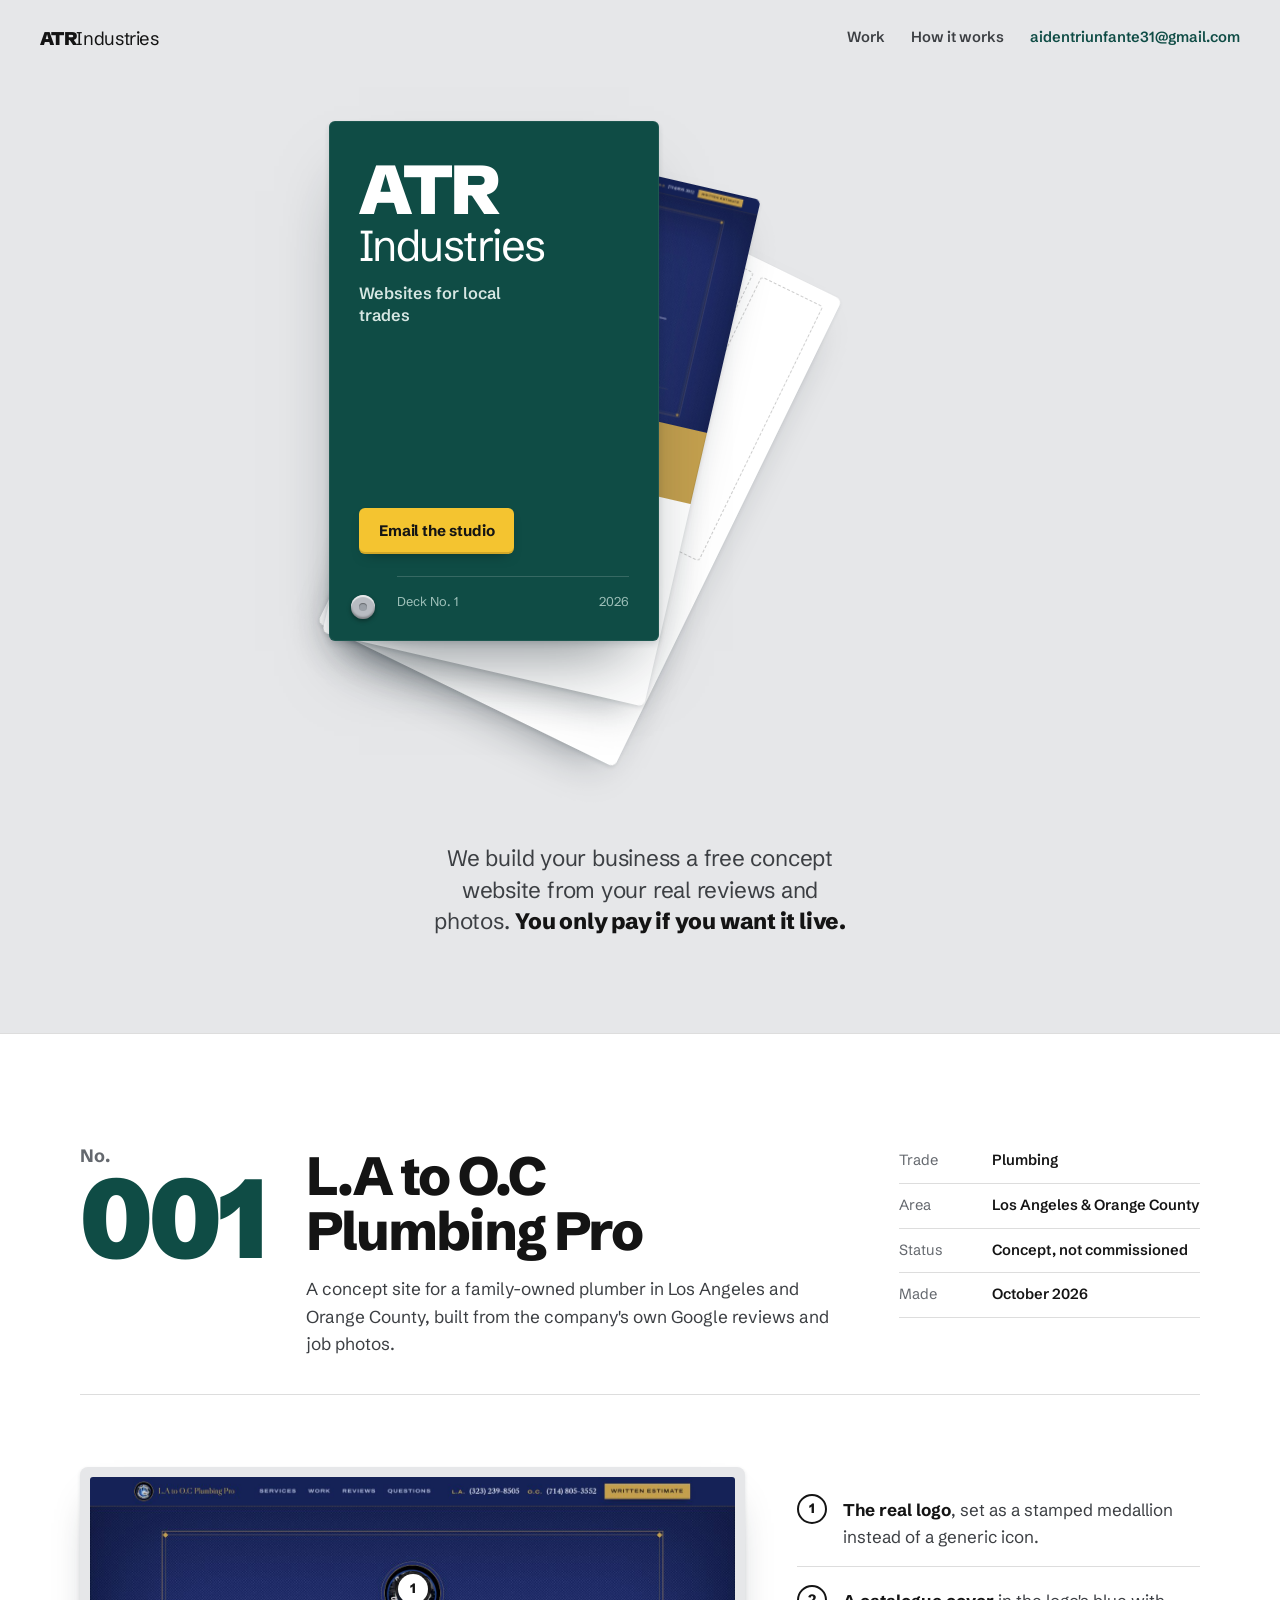
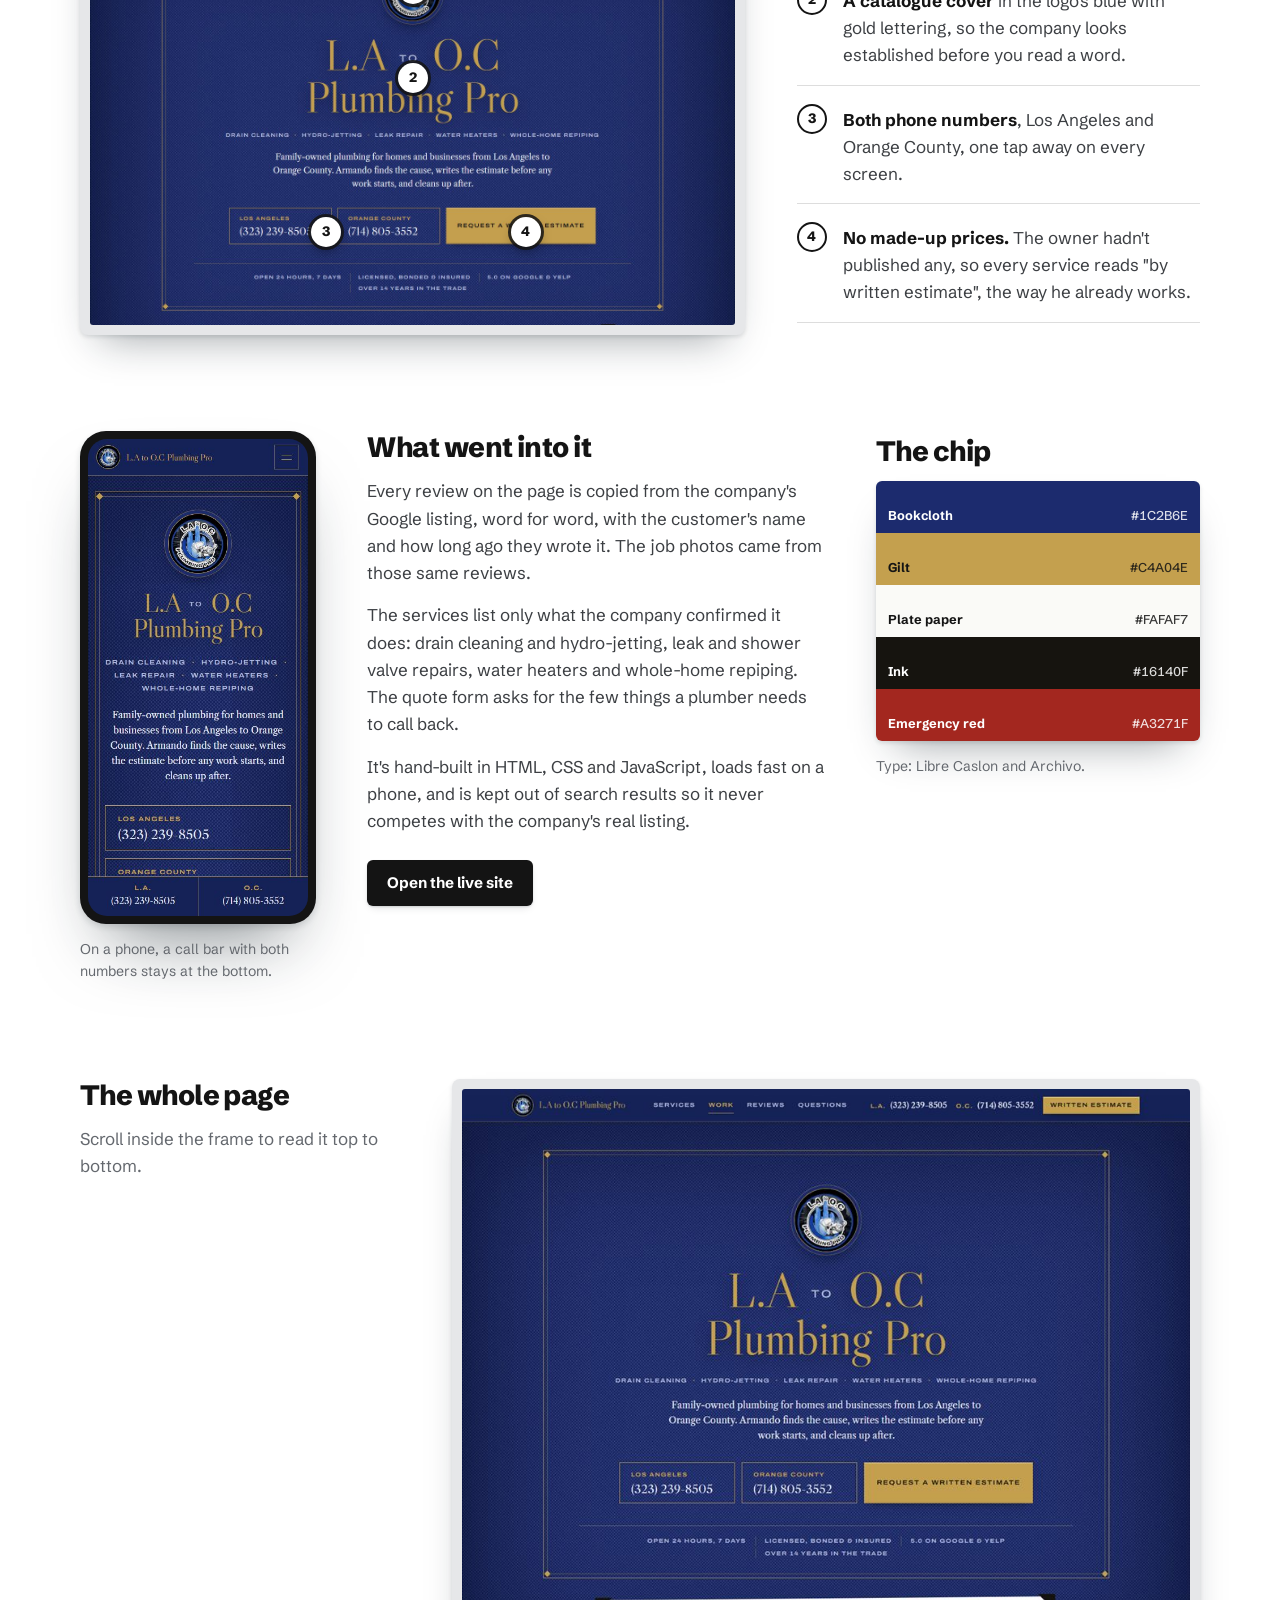
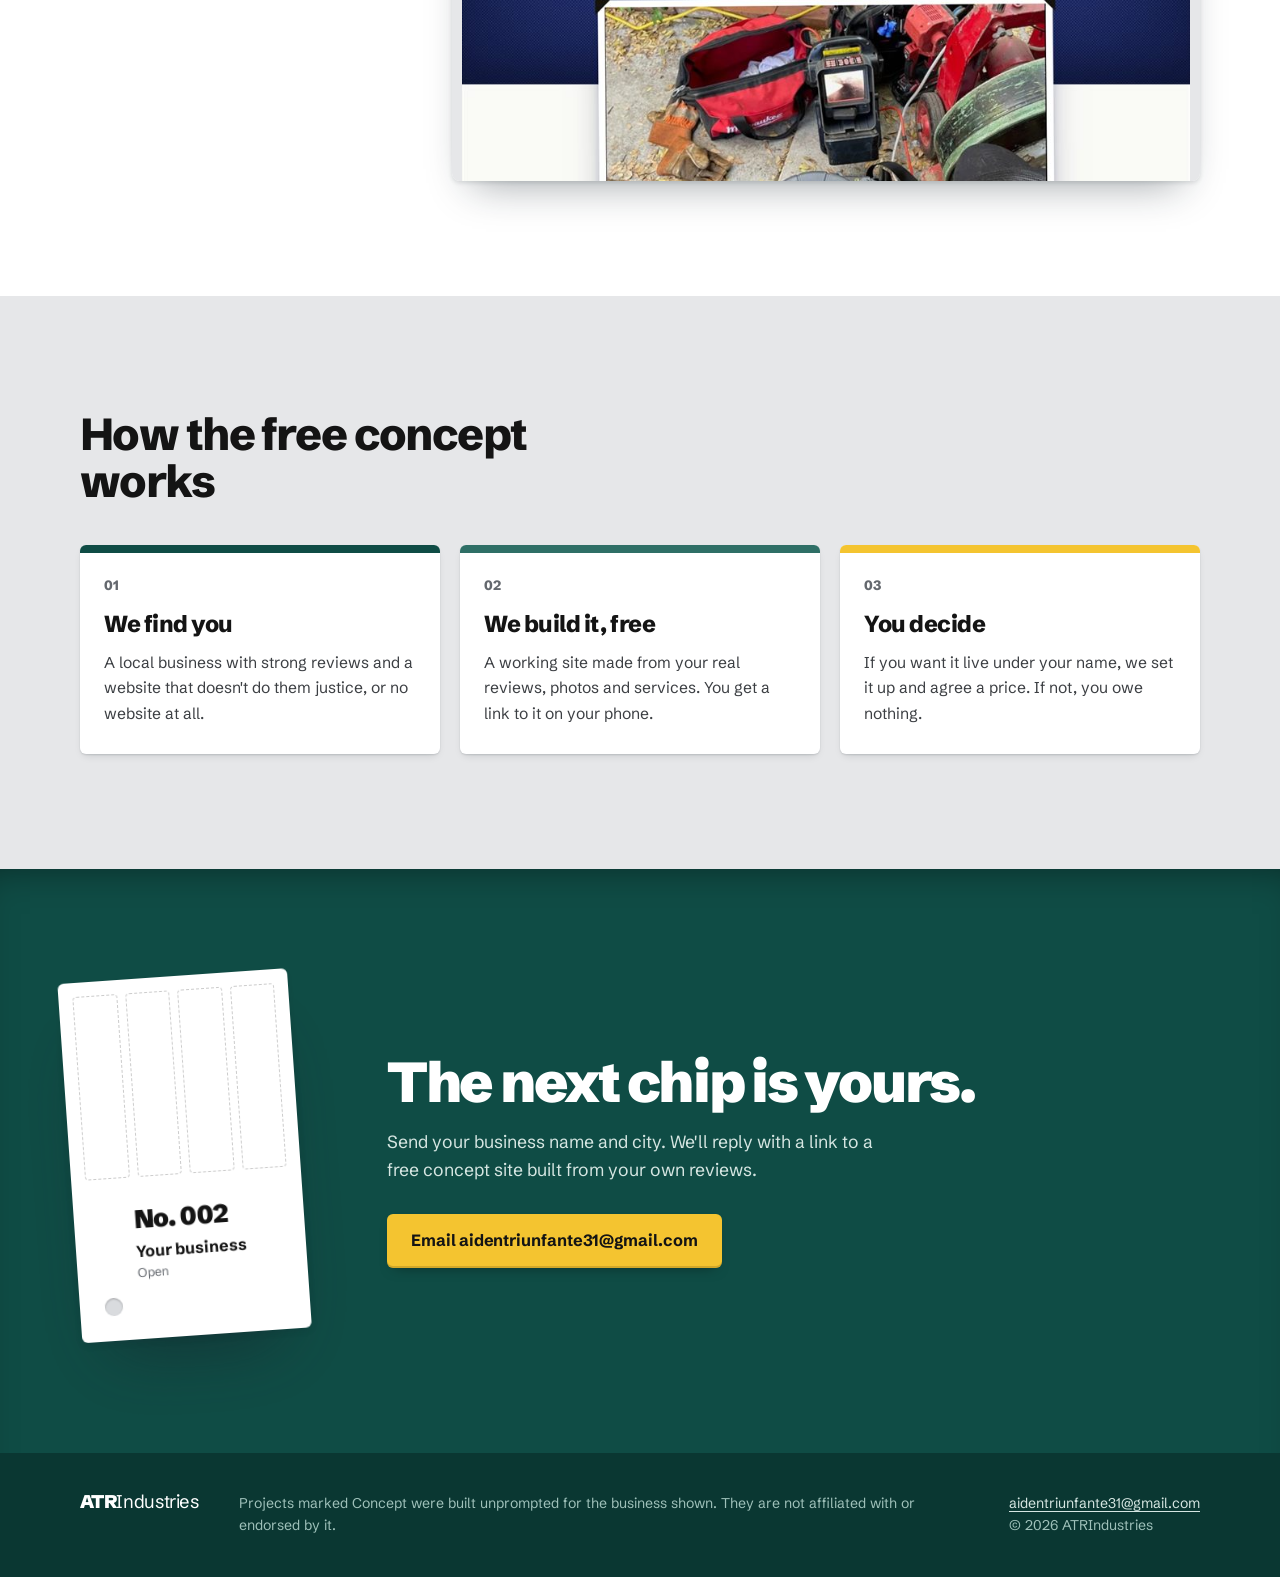
==== index.html @ 30187fc5 "ATRIndustries portfolio: fan deck with the L.A to O.C Plumbing Pro concept as chip No. 001 Co-Author" ====
<!doctype html>
<html lang="en">
<head>
<meta charset="utf-8">
<meta name="viewport" content="width=device-width, initial-scale=1">
<title>ATRIndustries | Websites for local trades</title>
<meta name="description" content="ATRIndustries builds local businesses a free concept website from their real reviews and photos. You only pay if you want it live.">
<meta property="og:title" content="ATRIndustries | Websites for local trades">
<meta property="og:description" content="A free concept website built from your real reviews and photos. You only pay if you want it live.">
<meta property="og:image" content="https://aidentriunfante31-code.github.io/assets/og.jpg">
<meta property="og:url" content="https://aidentriunfante31-code.github.io/">
<meta name="twitter:card" content="summary_large_image">
<link rel="icon" href="data:image/svg+xml,%3Csvg xmlns='http://www.w3.org/2000/svg' viewBox='0 0 32 32'%3E%3Crect x='6' y='2' width='20' height='28' rx='3' fill='%230F4C45'/%3E%3Ccircle cx='11' cy='25' r='2.4' fill='%23E6E7E9'/%3E%3Crect x='9' y='6' width='14' height='5' fill='%23F4C430'/%3E%3C/svg%3E">
<link rel="preconnect" href="https://fonts.googleapis.com">
<link rel="preconnect" href="https://fonts.gstatic.com" crossorigin>
<link href="https://fonts.googleapis.com/css2?family=Schibsted+Grotesk:ital,wght@0,400..900;1,400..900&display=swap" rel="stylesheet">
<link rel="stylesheet" href="styles.css">
</head>
<body>

<a class="skip" href="#main">Skip to content</a>

<header class="top">
  <a class="mark" href="#top" aria-label="ATRIndustries, home"><b>ATR</b>Industries</a>
  <nav class="top-nav" aria-label="Sections">
    <a href="#no-001">Work</a>
    <a href="#how">How it works</a>
    <a href="mailto:aidentriunfante31@gmail.com?subject=Free%20concept%20site" class="top-mail"><span class="long">aidentriunfante31@gmail.com</span><span class="short">Email</span></a>
  </nav>
</header>

<main id="main">

<!-- THE DECK -->
<section class="stage" id="top" aria-label="ATRIndustries fan deck">
  <div class="deck" id="deck">
    <a class="chip chip-next" href="#next" style="--a: var(--a2)" data-chip="next">
      <span class="chip-blank" aria-hidden="true"><i></i><i></i><i></i><i></i></span>
      <span class="chip-meta"><b>No. 002</b><span>Your business, next</span><small>Open</small></span>
    </a>

    <a class="chip chip-work" href="#no-001" style="--a: var(--a1)" data-chip="001">
      <span class="chip-tab" aria-hidden="true">Last opened</span>
      <span class="chip-shot"><img src="assets/plumbing-desktop.jpg" alt="" width="1440" height="1000"></span>
      <span class="chip-swatches" aria-hidden="true">
        <i style="--c:#16140f"></i><i style="--c:#a3271f"></i><i style="--c:#fafaf7"></i><i style="--c:#1c2b6e"></i><i style="--c:#c4a04e"></i>
      </span>
      <span class="chip-meta"><b>No. 001</b><span>L.A to O.C Plumbing Pro</span><small>Concept, October 2026</small></span>
    </a>

    <div class="chip cover">
      <h1 class="cover-mark"><b>ATR</b>Industries</h1>
      <p class="cover-sub">Websites for local trades</p>
      <a class="btn btn-flash" href="mailto:aidentriunfante31@gmail.com?subject=Free%20concept%20site">Email the studio</a>
      <p class="cover-foot"><span>Deck No. 1</span><span>2026</span></p>
    </div>

    <span class="rivet" aria-hidden="true"></span>
  </div>

  <p class="stage-line">We build your business a free concept website from your real reviews and photos. <strong>You only pay if you want it live.</strong></p>
</section>

<!-- CHIP No. 001 -->
<section class="project" id="no-001">
  <div class="wrap">
    <header class="project-head">
      <p class="project-no" aria-hidden="true">001</p>
      <div>
        <h2 class="project-title">L.A to O.C Plumbing Pro</h2>
        <p class="project-lede">A concept site for a family-owned plumber in Los Angeles and Orange County, built from the company's own Google reviews and job photos.</p>
      </div>
      <dl class="facts">
        <div><dt>Trade</dt><dd>Plumbing</dd></div>
        <div><dt>Area</dt><dd>Los Angeles &amp; Orange County</dd></div>
        <div><dt>Status</dt><dd>Concept, not commissioned</dd></div>
        <div><dt>Made</dt><dd>October 2026</dd></div>
      </dl>
    </header>

    <div class="annotated">
      <figure class="shot">
        <div class="shot-mat">
          <img src="assets/plumbing-desktop.jpg" alt="The plumbing concept site's opening screen: a blue cloth cover with gold lettering, the logo, two phone numbers and an estimate button" width="1440" height="1000" loading="lazy">
          <span class="pin" style="--x:50%; --y:26%" data-n="1" aria-hidden="true">1</span>
          <span class="pin" style="--x:50%; --y:45%" data-n="2" aria-hidden="true">2</span>
          <span class="pin" style="--x:37%; --y:78%" data-n="3" aria-hidden="true">3</span>
          <span class="pin" style="--x:67%; --y:78%" data-n="4" aria-hidden="true">4</span>
        </div>
      </figure>
      <ol class="notes">
        <li data-n="1"><b>The real logo</b>, set as a stamped medallion instead of a generic icon.</li>
        <li data-n="2"><b>A catalogue cover</b> in the logo's blue with gold lettering, so the company looks established before you read a word.</li>
        <li data-n="3"><b>Both phone numbers</b>, Los Angeles and Orange County, one tap away on every screen.</li>
        <li data-n="4"><b>No made-up prices.</b> The owner hadn't published any, so every service reads "by written estimate", the way he already works.</li>
      </ol>
    </div>

    <div class="detail">
      <figure class="phone">
        <div class="phone-mat"><img src="assets/plumbing-mobile.jpg" alt="The same site on a phone, with a call bar fixed to the bottom of the screen" width="390" height="844" loading="lazy"></div>
        <figcaption>On a phone, a call bar with both numbers stays at the bottom.</figcaption>
      </figure>

      <div class="detail-text">
        <h2>What went into it</h2>
        <p>Every review on the page is copied from the company's Google listing, word for word, with the customer's name and how long ago they wrote it. The job photos came from those same reviews.</p>
        <p>The services list only what the company confirmed it does: drain cleaning and hydro-jetting, leak and shower valve repairs, water heaters and whole-home repiping. The quote form asks for the few things a plumber needs to call back.</p>
        <p>It's hand-built in HTML, CSS and JavaScript, loads fast on a phone, and is kept out of search results so it never competes with the company's real listing.</p>
        <a class="btn btn-ink" href="https://aidentriunfante31-code.github.io/la-to-oc-plumbing-demo/" target="_blank" rel="noopener">Open the live site</a>
      </div>

      <div class="palette">
        <h2>The chip</h2>
        <ul>
          <li style="--c:#1c2b6e"><span>Bookcloth</span><code>#1C2B6E</code></li>
          <li style="--c:#c4a04e"><span>Gilt</span><code>#C4A04E</code></li>
          <li style="--c:#fafaf7"><span>Plate paper</span><code>#FAFAF7</code></li>
          <li style="--c:#16140f"><span>Ink</span><code>#16140F</code></li>
          <li style="--c:#a3271f"><span>Emergency red</span><code>#A3271F</code></li>
        </ul>
        <p>Type: Libre Caslon and Archivo.</p>
      </div>
    </div>

    <figure class="scroller">
      <figcaption><h2>The whole page</h2><p>Scroll inside the frame to read it top to bottom.</p></figcaption>
      <div class="scroll-frame" tabindex="0" aria-label="Full-page screenshot of the plumbing concept site, scrollable">
        <img src="assets/plumbing-full.jpg" alt="Full-page screenshot: cover, the firm and contents, five numbered services, job photos, how a job runs, customer reviews, the estimate form, questions and footer" width="900" height="6212" loading="lazy">
      </div>
    </figure>
  </div>
</section>

<!-- HOW IT WORKS -->
<section class="how" id="how">
  <div class="wrap">
    <h2>How the free concept works</h2>
    <ol class="steps">
      <li><b>01</b><h3>We find you</h3><p>A local business with strong reviews and a website that doesn't do them justice, or no website at all.</p></li>
      <li><b>02</b><h3>We build it, free</h3><p>A working site made from your real reviews, photos and services. You get a link to it on your phone.</p></li>
      <li><b>03</b><h3>You decide</h3><p>If you want it live under your name, we set it up and agree a price. If not, you owe nothing.</p></li>
    </ol>
  </div>
</section>

<!-- NEXT CHIP -->
<section class="next" id="next">
  <div class="wrap next-grid">
    <div class="next-chip" aria-hidden="true">
      <span class="chip-blank"><i></i><i></i><i></i><i></i></span>
      <span class="chip-meta"><b>No. 002</b><span>Your business</span><small>Open</small></span>
    </div>
    <div class="next-text">
      <h2>The next chip is yours.</h2>
      <p>Send your business name and city. We'll reply with a link to a free concept site built from your own reviews.</p>
      <a class="btn btn-flash btn-lg" href="mailto:aidentriunfante31@gmail.com?subject=Free%20concept%20site&body=Business%20name%3A%0ACity%3A%0A">Email aidentriunfante31@gmail.com</a>
    </div>
  </div>
</section>

</main>

<footer class="foot">
  <div class="wrap foot-row">
    <p class="mark"><b>ATR</b>Industries</p>
    <p>Projects marked Concept were built unprompted for the business shown. They are not affiliated with or endorsed by it.</p>
    <p><a href="mailto:aidentriunfante31@gmail.com">aidentriunfante31@gmail.com</a><br>&copy; <span id="year">2026</span> ATRIndustries</p>
  </div>
</footer>

<script src="app.js"></script>
</body>
</html>
---- styles.css ----
/* ATRIndustries: the fan deck
   Display-card gray ground, white chip stock, deck-cover green,
   one saffron flash for whatever is active. */

:root {
  --green: #0f4c45;
  --green-deep: #0a3732;
  --green-ink: #d6e6e2;
  --green-ink-2: #9fc1ba;
  --ground: #e6e7e9;
  --ground-2: #d9dbde;
  --chip: #ffffff;
  --ink: #141414;
  --ink-2: #3c3f43;
  --muted: #64686e;
  --rule: rgb(20 20 20 / 0.14);
  --flash: #f4c430;
  --steel: #b8bcc2;
  --shade: 20 32 40;
  --lift-1: 0 1px 2px rgb(var(--shade) / 0.14), 0 4px 10px -4px rgb(var(--shade) / 0.18);
  --lift-2: 0 2px 4px rgb(var(--shade) / 0.12), 0 22px 40px -20px rgb(var(--shade) / 0.42);
  --lift-3: 0 3px 6px rgb(var(--shade) / 0.14), 0 40px 70px -30px rgb(var(--shade) / 0.55);

  --font: "Schibsted Grotesk", "Helvetica Neue", Arial, sans-serif;
  --wrap: 1200px;
  --gutter: clamp(16px, 4vw, 40px);
  --ease: cubic-bezier(0.16, 1, 0.3, 1);

  /* deck geometry */
  --cw: 330px;
  --ch: 520px;
  --a1: 13deg;
  --a2: 26deg;
  --pivot-x: 34px;
  --pivot-y: 34px;
}

*, *::before, *::after { box-sizing: border-box; }
html { scroll-behavior: smooth; -webkit-text-size-adjust: 100%; scrollbar-color: var(--green) var(--ground); }
body { margin: 0; background: var(--ground); color: var(--ink); font-family: var(--font); font-size: 17px; line-height: 1.6; -webkit-font-smoothing: antialiased; caret-color: var(--green); overflow-x: hidden; }
::selection { background: var(--flash); color: var(--ink); }
img { display: block; max-width: 100%; height: auto; }
a { color: inherit; text-underline-offset: 0.2em; text-decoration-thickness: 1px; }
h1, h2, h3, p, figure, dl, dd { margin: 0; }
ol, ul { margin: 0; padding: 0; list-style: none; }
:focus-visible { outline: 2px solid var(--green); outline-offset: 3px; border-radius: 4px; }
.cover :focus-visible, .next :focus-visible { outline-color: var(--flash); }
.skip { position: absolute; left: 12px; top: -60px; z-index: 50; background: var(--flash); color: var(--ink); padding: 10px 14px; font-weight: 700; border-radius: 6px; }
.skip:focus { top: 12px; }
.wrap { max-width: var(--wrap); margin: 0 auto; padding-inline: var(--gutter); }

/* ---------- Buttons ---------- */
.btn { display: inline-flex; align-items: center; justify-content: center; gap: 0.5em; padding: 0.85em 1.3em; border-radius: 6px; font-weight: 700; font-size: 0.95rem; line-height: 1.3; text-decoration: none; letter-spacing: -0.005em; transition: transform 0.25s var(--ease), box-shadow 0.25s var(--ease), background-color 0.2s; }
.btn:active { transform: translateY(1px); transition-duration: 0.1s; }
.btn-lg { padding: 1em 1.5em; font-size: 1.02rem; }
.btn-flash { background: var(--flash); color: var(--ink); box-shadow: inset 0 -2px 0 rgb(0 0 0 / 0.14), 0 6px 14px -8px rgb(0 0 0 / 0.5); }
.btn-flash:hover { transform: translateY(-1px); box-shadow: inset 0 -2px 0 rgb(0 0 0 / 0.14), 0 12px 22px -10px rgb(0 0 0 / 0.55); }
.btn-ink { background: var(--ink); color: var(--chip); box-shadow: var(--lift-1); }
.btn-ink:hover { background: var(--green); transform: translateY(-1px); box-shadow: var(--lift-2); }

/* ---------- Header ---------- */
.top { position: relative; z-index: 10; display: flex; align-items: center; justify-content: space-between; gap: 20px; max-width: 1320px; margin: 0 auto; padding: 22px var(--gutter); }
.mark { font-size: 1.15rem; letter-spacing: -0.02em; text-decoration: none; font-weight: 400; }
.mark b { font-weight: 900; letter-spacing: -0.03em; }
.top-nav { display: flex; align-items: center; gap: 26px; font-size: 0.92rem; font-weight: 600; }
.top-nav a { text-decoration: none; color: var(--ink-2); padding: 4px 0; border-bottom: 1px solid transparent; transition: color 0.2s, border-color 0.2s; }
.top-nav a:hover { color: var(--ink); border-color: var(--ink); }
.top-mail { color: var(--green) !important; }
.top-mail .short { display: none; }

/* ---------- The deck ---------- */
.stage { position: relative; padding: clamp(8px, 2vw, 24px) var(--gutter) clamp(56px, 8vw, 96px); display: flex; flex-direction: column; align-items: center; }
.deck { position: relative; width: calc(var(--cw) + var(--ch) * 0.44 + 40px); height: calc(var(--ch) + 40px); margin-left: calc(var(--ch) * -0.12); margin-bottom: calc(var(--cw) * 0.42); }
.chip, .next-chip {
  position: absolute; left: 20px; bottom: 20px; width: var(--cw); height: var(--ch);
  border-radius: 6px; background: var(--chip); color: var(--ink); text-decoration: none;
  transform-origin: var(--pivot-x) calc(100% - var(--pivot-y));
  transform: rotate(var(--a, 0deg)) translateY(var(--lift, 0px));
  box-shadow: var(--lift-2);
  transition: transform 0.55s var(--ease), box-shadow 0.4s var(--ease);
  display: flex; flex-direction: column; overflow: hidden;
}
/* punched rivet hole on every chip */
.chip::after, .next-chip::after { content: ""; position: absolute; left: calc(var(--pivot-x) - 9px); bottom: calc(var(--pivot-y) - 9px); width: 18px; height: 18px; border-radius: 50%; background: var(--ground-2); box-shadow: inset 0 1px 2px rgb(0 0 0 / 0.25); }
.chip-next { z-index: 1; }
.chip-work { z-index: 2; }
.cover { z-index: 3; --a: 0deg; }
a.chip:hover, a.chip:focus-visible { --lift: -34px; box-shadow: var(--lift-3); }
a.chip:focus-visible { outline-offset: 4px; }

.chip-shot { display: block; height: 46%; overflow: hidden; background: #1c2b6e; border-bottom: 1px solid var(--rule); }
.chip-shot img { width: 100%; height: 100%; object-fit: cover; object-position: 50% 0; transition: transform 0.9s var(--ease); }
a.chip:hover .chip-shot img { transform: scale(1.04); }
.chip-swatches, .chip-blank { display: grid; grid-template-columns: repeat(5, 1fr); height: 14%; }
.chip-swatches i { background: var(--c); border-right: 1px solid rgb(0 0 0 / 0.06); }
.chip-blank { grid-template-columns: repeat(4, 1fr); height: 60%; gap: 8px; padding: 14px; }
.chip-blank i { border: 1.5px dashed rgb(20 20 20 / 0.22); border-radius: 4px; }
.chip-meta { display: flex; flex-direction: column; gap: 2px; padding: 16px 18px 0 calc(var(--pivot-x) + 26px); }
.chip-meta b { font-size: 1.6rem; font-weight: 900; letter-spacing: -0.03em; line-height: 1; }
.chip-meta span { font-weight: 700; font-size: 1rem; line-height: 1.25; margin-top: 6px; }
.chip-meta small { font-size: 0.78rem; color: var(--muted); }
.chip-work .chip-meta { padding-top: 14px; }
.chip-next .chip-meta { margin-top: auto; padding-bottom: 70px; }
.chip-tab { position: absolute; z-index: 2; top: 0; right: 14px; padding: 18px 10px 8px; background: var(--flash); color: var(--ink); font-size: 0.72rem; font-weight: 800; letter-spacing: 0.02em; border-radius: 0 0 4px 4px; transform: translateY(-110%); transition: transform 0.4s var(--ease); box-shadow: 0 4px 8px -4px rgb(0 0 0 / 0.4); }
.chip-work.seen .chip-tab { transform: translateY(-12px); }

.cover { background: var(--green); color: var(--green-ink); padding: 34px 30px 30px; justify-content: flex-start; box-shadow: var(--lift-3), inset 0 0 0 1px rgb(255 255 255 / 0.06); }
.cover::after { background: var(--green-deep); box-shadow: inset 0 1px 2px rgb(0 0 0 / 0.5); }
.cover-mark { font-size: clamp(2.1rem, 3.4vw, 2.7rem); line-height: 1; letter-spacing: -0.035em; color: #fff; font-weight: 400; }
.cover-mark b { display: block; font-weight: 900; font-size: 1.6em; letter-spacing: -0.045em; }
.cover-sub { margin-top: 16px; font-size: 1.02rem; font-weight: 600; color: var(--green-ink); max-width: 16ch; line-height: 1.3; }
.cover .btn { align-self: flex-start; margin-top: auto; }
.cover-foot { display: flex; justify-content: space-between; gap: 12px; margin: 22px 0 0 calc(var(--pivot-x) + 4px); padding-top: 14px; border-top: 1px solid rgb(255 255 255 / 0.16); font-size: 0.8rem; color: var(--green-ink-2); }

.rivet { position: absolute; z-index: 5; left: calc(20px + var(--pivot-x) - 12px); bottom: calc(20px + var(--pivot-y) - 12px); width: 24px; height: 24px; border-radius: 50%; background: var(--steel); box-shadow: inset 0 2px 1px rgb(255 255 255 / 0.7), inset 0 -2px 2px rgb(0 0 0 / 0.3), 0 2px 4px rgb(0 0 0 / 0.35); }
.rivet::after { content: ""; position: absolute; inset: 8px; border-radius: 50%; background: #9aa0a7; box-shadow: inset 0 1px 1px rgb(0 0 0 / 0.35); }

.stage-line { max-width: 34ch; margin-top: clamp(28px, 4vw, 44px); text-align: center; font-size: clamp(1.15rem, 1.8vw, 1.4rem); line-height: 1.4; color: var(--ink-2); letter-spacing: -0.01em; text-wrap: balance; }
.stage-line strong { color: var(--ink); font-weight: 800; }

/* ---------- Project No. 001 ---------- */
.project { background: var(--chip); padding: clamp(64px, 9vw, 120px) 0; border-top: 1px solid var(--rule); }
.project-head { display: grid; grid-template-columns: auto 1fr auto; gap: 20px 44px; align-items: start; padding-bottom: 36px; border-bottom: 1px solid var(--rule); }
.project-no { font-size: clamp(4rem, 9vw, 7rem); font-weight: 900; letter-spacing: -0.06em; line-height: 0.82; color: var(--green); }
.project-no::before { content: "No."; display: block; font-size: 0.16em; letter-spacing: 0; font-weight: 700; color: var(--muted); margin-bottom: 0.5em; }
.project h2.project-title { font-size: clamp(2rem, 4.2vw, 3.4rem); font-weight: 800; letter-spacing: -0.035em; line-height: 1.02; text-wrap: balance; }
.project-lede { margin-top: 16px; max-width: 52ch; color: var(--ink-2); font-size: 1.08rem; }
.facts { display: grid; gap: 10px; min-width: 230px; font-size: 0.92rem; }
.facts div { display: grid; grid-template-columns: 5.2rem 1fr; gap: 10px; padding-bottom: 10px; border-bottom: 1px solid var(--rule); }
.facts dt { color: var(--muted); }
.facts dd { font-weight: 600; }

.annotated { display: grid; grid-template-columns: 1.65fr 1fr; gap: clamp(28px, 4vw, 56px); align-items: center; margin-top: clamp(40px, 6vw, 72px); }
.shot-mat { position: relative; padding: 10px; background: var(--ground); border-radius: 8px; box-shadow: var(--lift-2); }
.shot-mat img { border-radius: 3px; }
.pin { position: absolute; left: calc(10px + (100% - 20px) * var(--x) / 100%); top: calc(10px + (100% - 20px) * var(--y) / 100%); }
.pin { left: var(--x); top: var(--y); width: 30px; height: 30px; margin: -15px 0 0 -15px; border-radius: 50%; display: grid; place-items: center; background: var(--chip); color: var(--ink); font-size: 0.85rem; font-weight: 800; box-shadow: 0 0 0 3px rgb(20 20 20 / 0.85), 0 6px 14px -4px rgb(0 0 0 / 0.6); transition: transform 0.3s var(--ease), background-color 0.2s; }
.pin.on { background: var(--flash); transform: scale(1.18); }
.notes { display: grid; gap: 4px; counter-reset: none; }
.notes li { position: relative; padding: 16px 0 16px 46px; border-bottom: 1px solid var(--rule); color: var(--ink-2); cursor: default; transition: color 0.2s; }
.notes li::before { content: attr(data-n); position: absolute; left: 0; top: 14px; width: 30px; height: 30px; border-radius: 50%; display: grid; place-items: center; border: 2px solid var(--ink); font-weight: 800; font-size: 0.85rem; color: var(--ink); transition: background-color 0.2s; }
.notes li b { color: var(--ink); }
.notes li.on::before { background: var(--flash); border-color: var(--ink); }
.notes li.on { color: var(--ink); }

.detail { display: grid; grid-template-columns: 0.62fr 1.2fr 0.85fr; gap: clamp(28px, 4vw, 56px); margin-top: clamp(56px, 8vw, 96px); align-items: start; }
.phone-mat { padding: 8px; background: var(--ink); border-radius: 26px; box-shadow: var(--lift-3); max-width: 260px; }
.phone-mat img { border-radius: 19px; }
.phone figcaption { margin-top: 14px; font-size: 0.88rem; color: var(--muted); max-width: 26ch; }
.detail h2, .scroller h2 { font-size: 1.75rem; font-weight: 800; letter-spacing: -0.02em; line-height: 1.15; margin-bottom: 14px; }
.detail-text p { color: var(--ink-2); max-width: 60ch; }
.detail-text p + p { margin-top: 0.9em; }
.detail-text .btn { margin-top: 26px; }
.palette { padding-top: 4px; }
.palette ul { display: grid; gap: 0; border-radius: 6px; overflow: hidden; box-shadow: var(--lift-2); }
.palette li { display: flex; justify-content: space-between; align-items: flex-end; gap: 10px; min-height: 52px; padding: 8px 12px; background: var(--c); font-size: 0.8rem; font-weight: 700; color: #fff; }
.palette li:nth-child(3) { color: var(--ink); }
.palette li:nth-child(2) { color: var(--ink); }
.palette code { font-family: var(--font); font-weight: 500; opacity: 0.85; font-variant-numeric: tabular-nums; }
.palette p { margin-top: 14px; font-size: 0.88rem; color: var(--muted); }

.scroller { margin-top: clamp(56px, 8vw, 96px); display: grid; grid-template-columns: 0.6fr 1.4fr; gap: clamp(24px, 4vw, 56px); align-items: start; }
.scroller figcaption p { color: var(--muted); }
.scroll-frame { height: min(78vh, 760px); overflow-y: auto; border-radius: 8px; background: var(--ground); padding: 10px; box-shadow: var(--lift-2); scrollbar-color: var(--green) var(--ground); overscroll-behavior: contain; }
.scroll-frame img { border-radius: 3px; width: 100%; }

/* ---------- How ---------- */
.how { padding: clamp(64px, 9vw, 120px) 0; }
.how h2 { font-size: clamp(1.9rem, 3.6vw, 2.8rem); font-weight: 800; letter-spacing: -0.035em; line-height: 1.05; max-width: 18ch; }
.steps { display: grid; grid-template-columns: repeat(3, 1fr); gap: 20px; margin-top: 40px; }
.steps li { background: var(--chip); border-radius: 6px; padding: 24px 24px 28px; box-shadow: var(--lift-1); position: relative; overflow: hidden; }
.steps li::before { content: ""; position: absolute; left: 0; right: 0; top: 0; height: 8px; background: var(--green); }
.steps li:nth-child(2)::before { background: #2f6f66; }
.steps li:nth-child(3)::before { background: var(--flash); }
.steps b { display: block; font-size: 0.85rem; font-weight: 800; color: var(--muted); margin-top: 6px; }
.steps h3 { font-size: 1.45rem; font-weight: 800; letter-spacing: -0.02em; margin: 8px 0 8px; }
.steps p { color: var(--ink-2); font-size: 0.98rem; }

/* ---------- Next chip ---------- */
.next { background: var(--green); color: var(--green-ink); padding: clamp(64px, 9vw, 112px) 0; box-shadow: inset 0 24px 40px -28px rgb(0 0 0 / 0.5); }
.next-grid { display: grid; grid-template-columns: auto 1fr; gap: clamp(36px, 6vw, 88px); align-items: center; }
.next-chip { position: relative; left: auto; bottom: auto; --cw: 230px; --ch: 360px; transform: rotate(-4deg); box-shadow: var(--lift-3); }
.next-chip .chip-meta { margin-top: auto; padding-bottom: 56px; }
.next-text h2 { font-size: clamp(2rem, 4.4vw, 3.6rem); font-weight: 900; letter-spacing: -0.04em; line-height: 1; color: #fff; }
.next-text p { margin: 18px 0 30px; max-width: 46ch; font-size: 1.1rem; color: var(--green-ink); }

/* ---------- Footer ---------- */
.foot { background: var(--green-deep); color: var(--green-ink-2); padding: 34px 0 40px; font-size: 0.88rem; }
.foot-row { display: grid; grid-template-columns: auto 1fr auto; gap: 16px 40px; align-items: baseline; }
.foot .mark { color: #fff; }
.foot a { color: var(--green-ink); }

/* ---------- Motion: the deck fans open once ---------- */
@media (prefers-reduced-motion: no-preference) {
  .chip-next, .chip-work { animation: fan 1.1s var(--ease) both; }
  .chip-work { animation-delay: 0.25s; }
  .chip-next { animation-delay: 0.38s; }
  .cover { animation: settle 0.8s var(--ease) 0.05s both; }
  .stage-line { animation: rise 0.8s var(--ease) 0.7s both; }
}
@keyframes fan { from { transform: rotate(0deg); } }
@keyframes settle { from { transform: translateY(18px); opacity: 0; } }
@keyframes rise { from { transform: translateY(10px); opacity: 0; } }
.pin { animation: none; }
.annotated.pre .pin { transform: scale(0); }
.annotated .pin { transition: transform 0.45s var(--ease) var(--pd, 0ms), background-color 0.2s; }
@media (prefers-reduced-motion: reduce) {
  html { scroll-behavior: auto; }
  .annotated.pre .pin { transform: none; }
  a.chip:hover, a.chip:focus-visible { --lift: 0px; }
}

/* ---------- Responsive ---------- */
@media (max-width: 1000px) {
  .project-head { grid-template-columns: auto 1fr; }
  .facts { grid-column: 1 / -1; grid-template-columns: repeat(2, 1fr); column-gap: 24px; }
  .annotated { grid-template-columns: 1fr; }
  .detail { grid-template-columns: auto 1fr; }
  .palette { grid-column: 1 / -1; }
  .scroller { grid-template-columns: 1fr; }
  .steps { grid-template-columns: 1fr; max-width: 560px; }
}
@media (max-width: 640px) {
  :root { --cw: min(62vw, 250px); --ch: calc(var(--cw) * 1.58); --a1: 9deg; --a2: 18deg; --pivot-x: 26px; --pivot-y: 26px; }
  .deck { width: calc(var(--cw) + var(--ch) * 0.32 + 30px); margin-left: 0; }
  .cover { padding: 24px 20px 20px; }
  .cover-mark { font-size: 1.85rem; }
  .cover-sub { font-size: 0.92rem; margin-top: 10px; }
  .cover .btn { padding: 0.75em 1em; font-size: 0.88rem; }
  .cover-foot { font-size: 0.72rem; margin-top: 14px; padding-top: 10px; }
  .chip-meta { padding: 10px 12px 0 calc(var(--pivot-x) + 20px); }
  .chip-meta b { font-size: 1.2rem; }
  .chip-meta span { font-size: 0.85rem; }
  .chip-meta small { font-size: 0.72rem; }
  .top-mail .long { display: none; }
  .top-mail .short { display: inline; }
  .top-nav { gap: 18px; }
  .top-nav a:not(.top-mail):first-child { display: none; }
  .project-head { grid-template-columns: 1fr; }
  .facts { grid-template-columns: 1fr; }
  .detail { grid-template-columns: 1fr; }
  .phone-mat { max-width: 230px; }
  .next-grid { grid-template-columns: 1fr; }
  .next-chip { --cw: 180px; --ch: 280px; }
  .foot-row { grid-template-columns: 1fr; }
  .pin { width: 24px; height: 24px; margin: -12px 0 0 -12px; font-size: 0.72rem; }
}
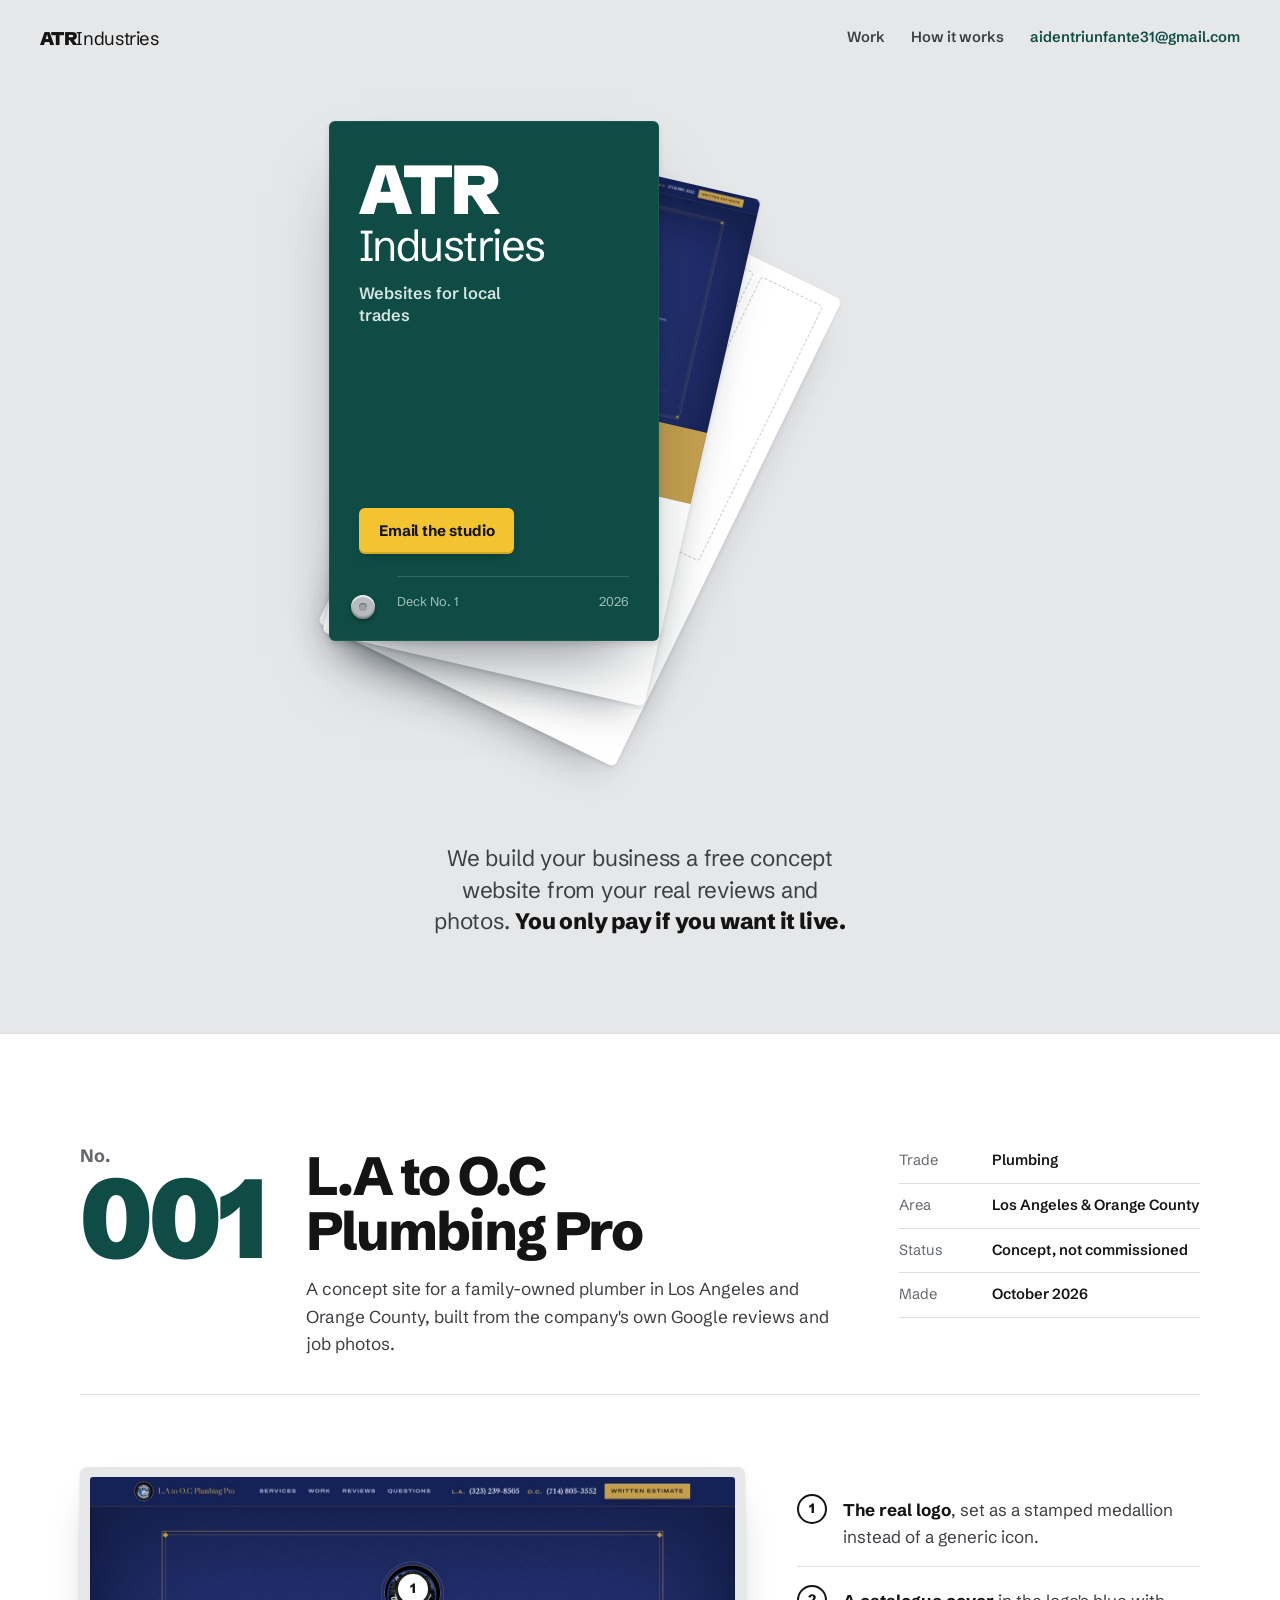
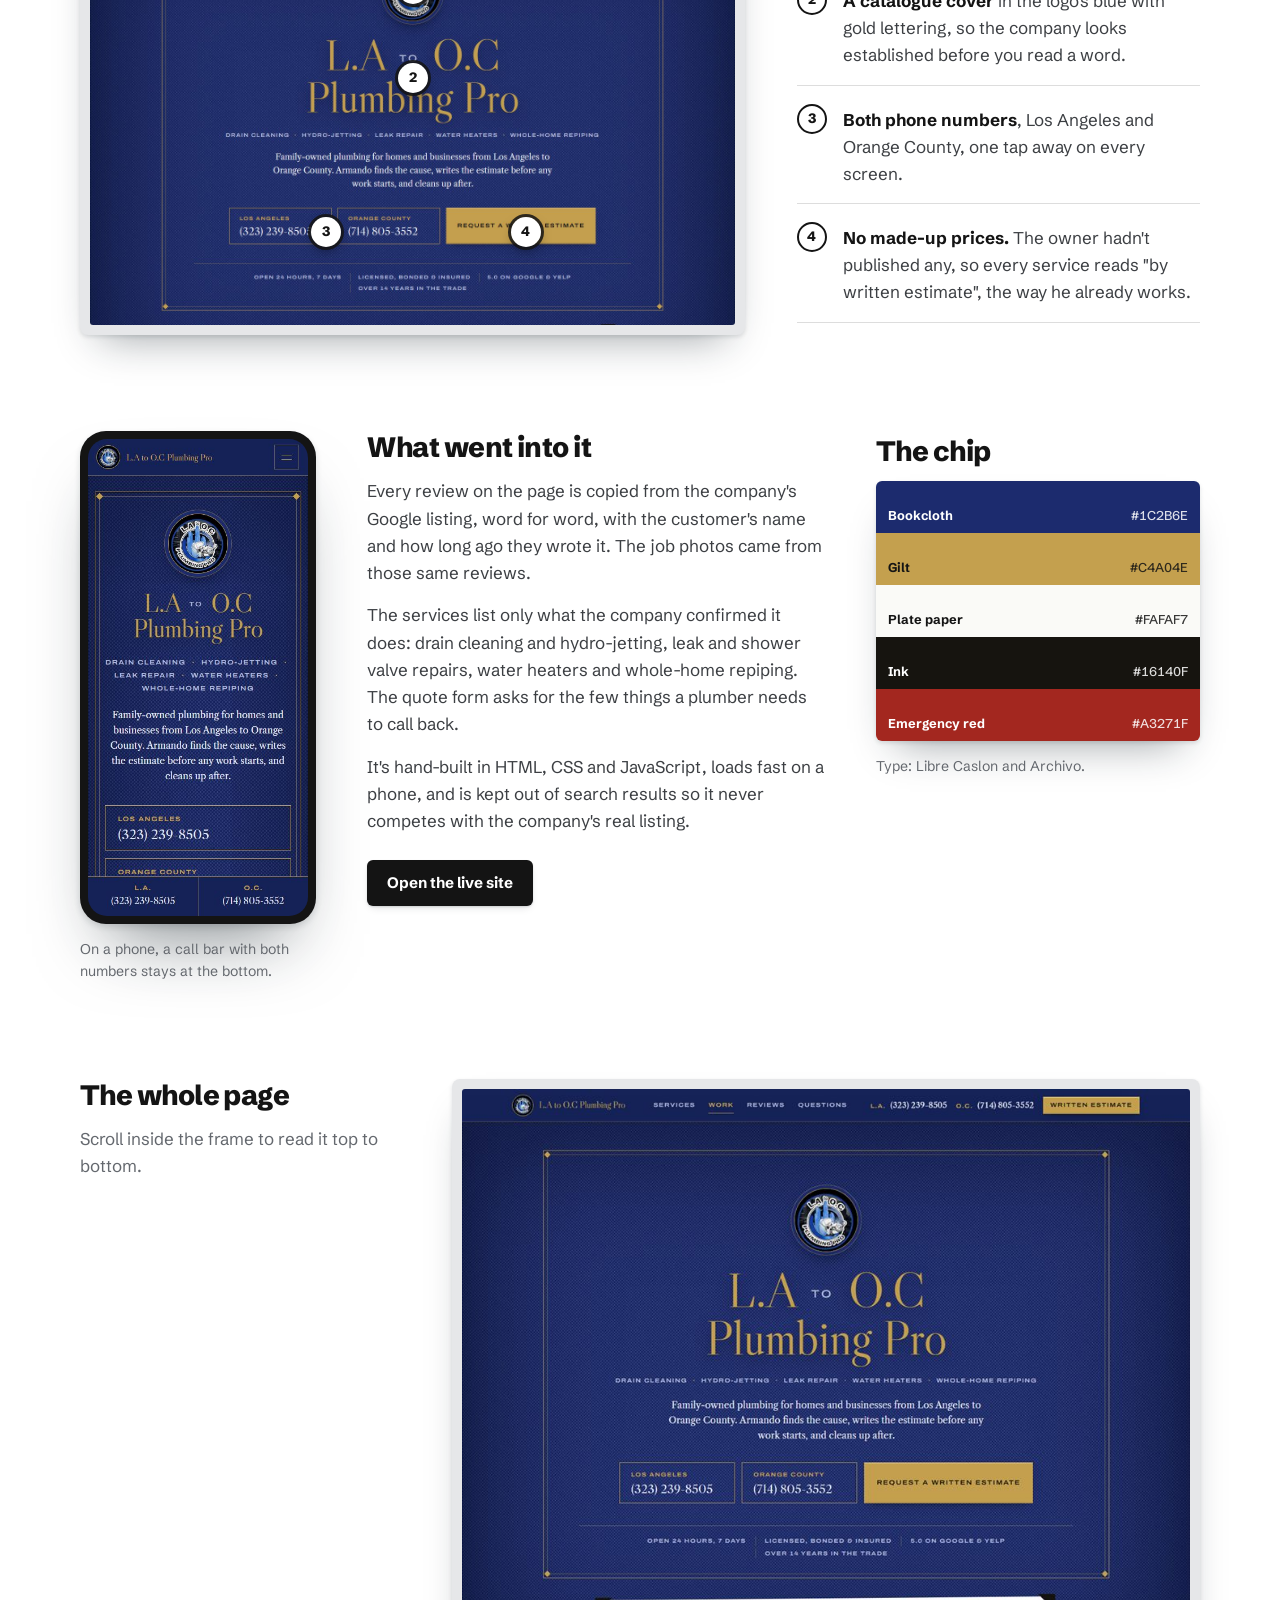
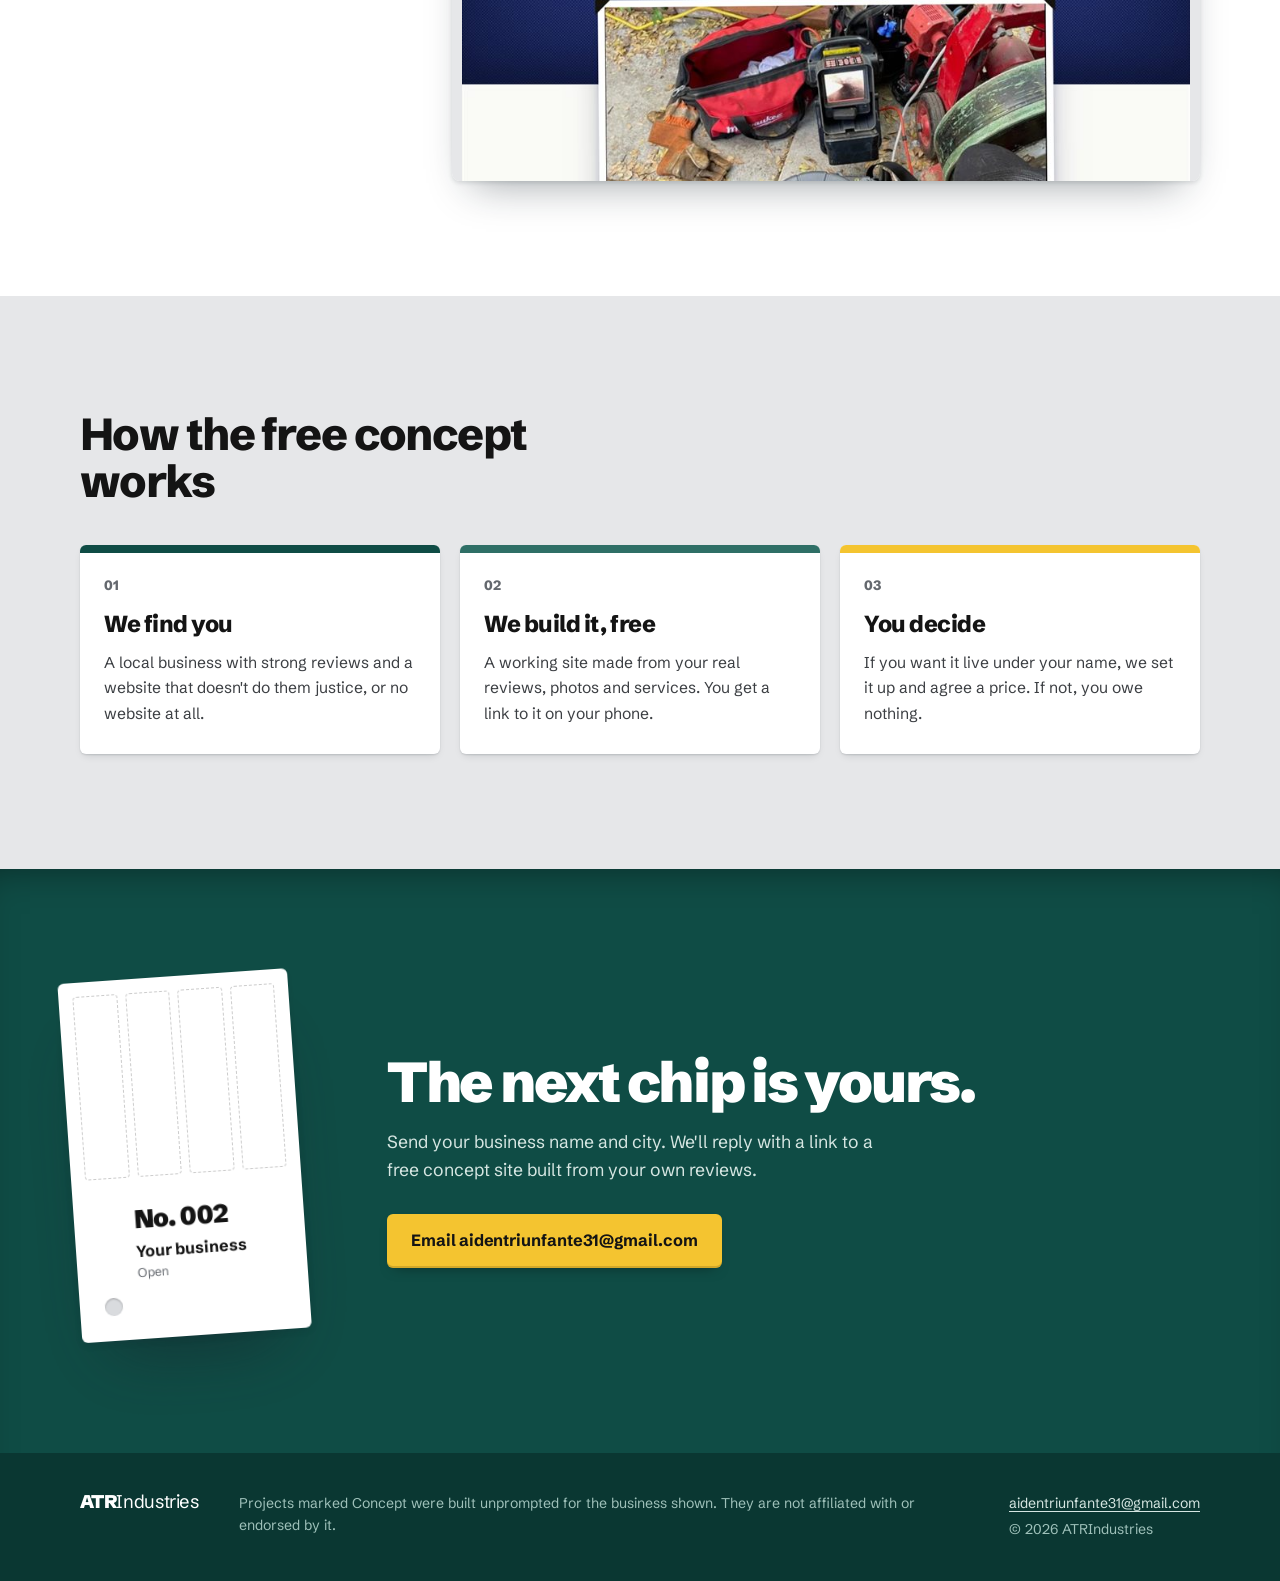
==== commit 4f1e2807: "Production-readiness fixes: local font, faster first paint, Organization JSON-LD, robots, sitemap, 4" ====
--- a/index.html
+++ b/index.html
@@ -11,9 +11,19 @@
 <meta property="og:url" content="https://aidentriunfante31-code.github.io/">
 <meta name="twitter:card" content="summary_large_image">
 <link rel="icon" href="data:image/svg+xml,%3Csvg xmlns='http://www.w3.org/2000/svg' viewBox='0 0 32 32'%3E%3Crect x='6' y='2' width='20' height='28' rx='3' fill='%230F4C45'/%3E%3Ccircle cx='11' cy='25' r='2.4' fill='%23E6E7E9'/%3E%3Crect x='9' y='6' width='14' height='5' fill='%23F4C430'/%3E%3C/svg%3E">
-<link rel="preconnect" href="https://fonts.googleapis.com">
-<link rel="preconnect" href="https://fonts.gstatic.com" crossorigin>
-<link href="https://fonts.googleapis.com/css2?family=Schibsted+Grotesk:ital,wght@0,400..900;1,400..900&display=swap" rel="stylesheet">
+<link rel="canonical" href="https://aidentriunfante31-code.github.io/">
+<link rel="preload" href="assets/fonts/schibsted-grotesk-normal-400-900.woff2" as="font" type="font/woff2" crossorigin>
+<script type="application/ld+json">
+{
+  "@context": "https://schema.org",
+  "@type": "Organization",
+  "name": "ATRIndustries",
+  "description": "Builds local businesses a free concept website from their real reviews and photos; they only pay if they want it live.",
+  "url": "https://aidentriunfante31-code.github.io/",
+  "email": "aidentriunfante31@gmail.com",
+  "image": "https://aidentriunfante31-code.github.io/assets/og.jpg"
+}
+</script>
 <link rel="stylesheet" href="styles.css">
 </head>
 <body>
@@ -41,7 +51,7 @@
 
     <a class="chip chip-work" href="#no-001" style="--a: var(--a1)" data-chip="001">
       <span class="chip-tab" aria-hidden="true">Last opened</span>
-      <span class="chip-shot"><img src="assets/plumbing-desktop.jpg" alt="" width="1440" height="1000"></span>
+      <span class="chip-shot"><img src="assets/plumbing-chip.jpg" alt="" width="660" height="480" fetchpriority="high"></span>
       <span class="chip-swatches" aria-hidden="true">
         <i style="--c:#16140f"></i><i style="--c:#a3271f"></i><i style="--c:#fafaf7"></i><i style="--c:#1c2b6e"></i><i style="--c:#c4a04e"></i>
       </span>
--- a/styles.css
+++ b/styles.css
@@ -1,6 +1,16 @@
 /* ATRIndustries: the fan deck
    Display-card gray ground, white chip stock, deck-cover green,
    one saffron flash for whatever is active. */
+
+/* Self-hosted font (latin subset): no third-party request blocks the first paint */
+@font-face {
+  font-family: 'Schibsted Grotesk';
+  font-style: normal;
+  font-weight: 400 900;
+  font-display: swap;
+  src: url(assets/fonts/schibsted-grotesk-normal-400-900.woff2) format('woff2');
+  unicode-range: U+0000-00FF, U+0131, U+0152-0153, U+02BB-02BC, U+02C6, U+02DA, U+02DC, U+0304, U+0308, U+0329, U+2000-206F, U+20AC, U+2122, U+2191, U+2193, U+2212, U+2215, U+FEFF, U+FFFD;
+}
 
 :root {
   --green: #0f4c45;
@@ -199,8 +209,8 @@
   .stage-line { animation: rise 0.8s var(--ease) 0.7s both; }
 }
 @keyframes fan { from { transform: rotate(0deg); } }
-@keyframes settle { from { transform: translateY(18px); opacity: 0; } }
-@keyframes rise { from { transform: translateY(10px); opacity: 0; } }
+@keyframes settle { from { transform: translateY(18px); } }
+@keyframes rise { from { transform: translateY(10px); } }
 .pin { animation: none; }
 .annotated.pre .pin { transform: scale(0); }
 .annotated .pin { transition: transform 0.45s var(--ease) var(--pd, 0ms), background-color 0.2s; }
@@ -245,3 +255,6 @@
   .foot-row { grid-template-columns: 1fr; }
   .pin { width: 24px; height: 24px; margin: -12px 0 0 -12px; font-size: 0.72rem; }
 }
+
+/* Footer email: comfortable tap height on phones */
+.foot a { display: inline-block; padding: 4px 0; }
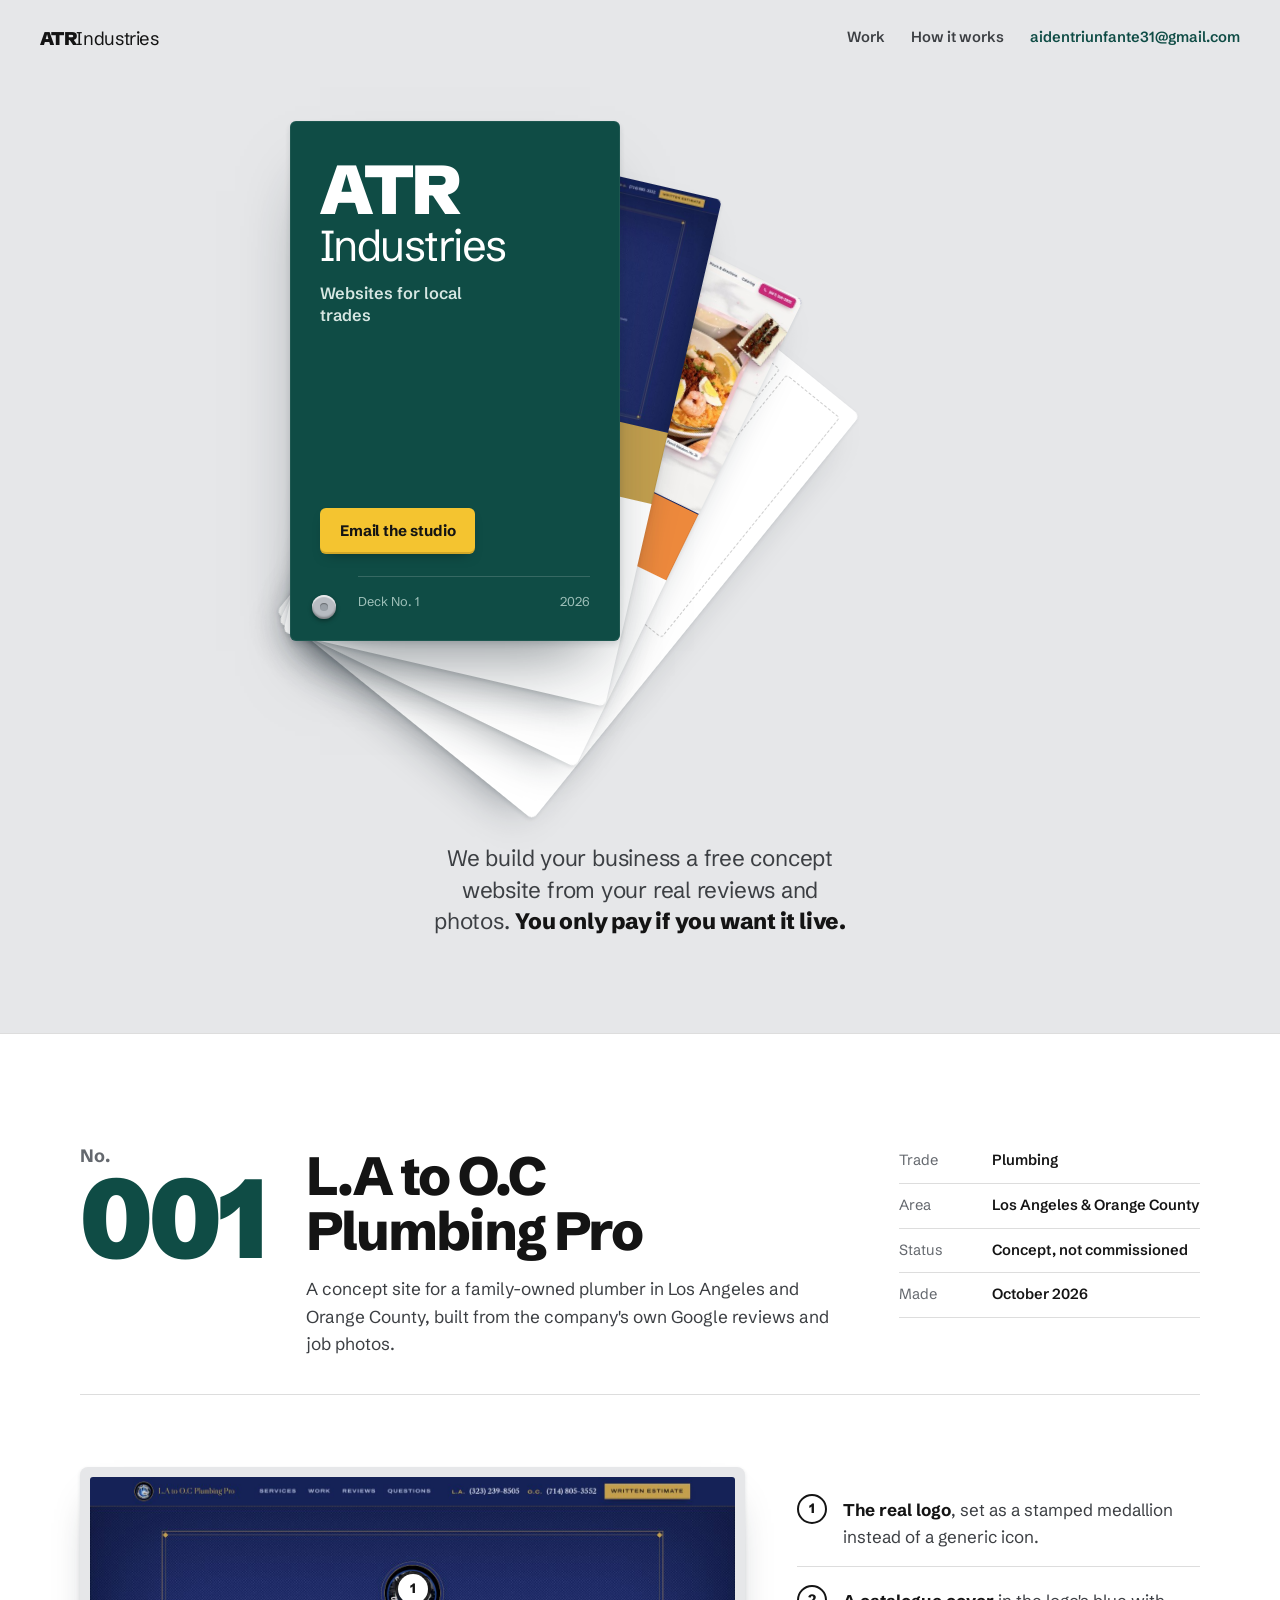
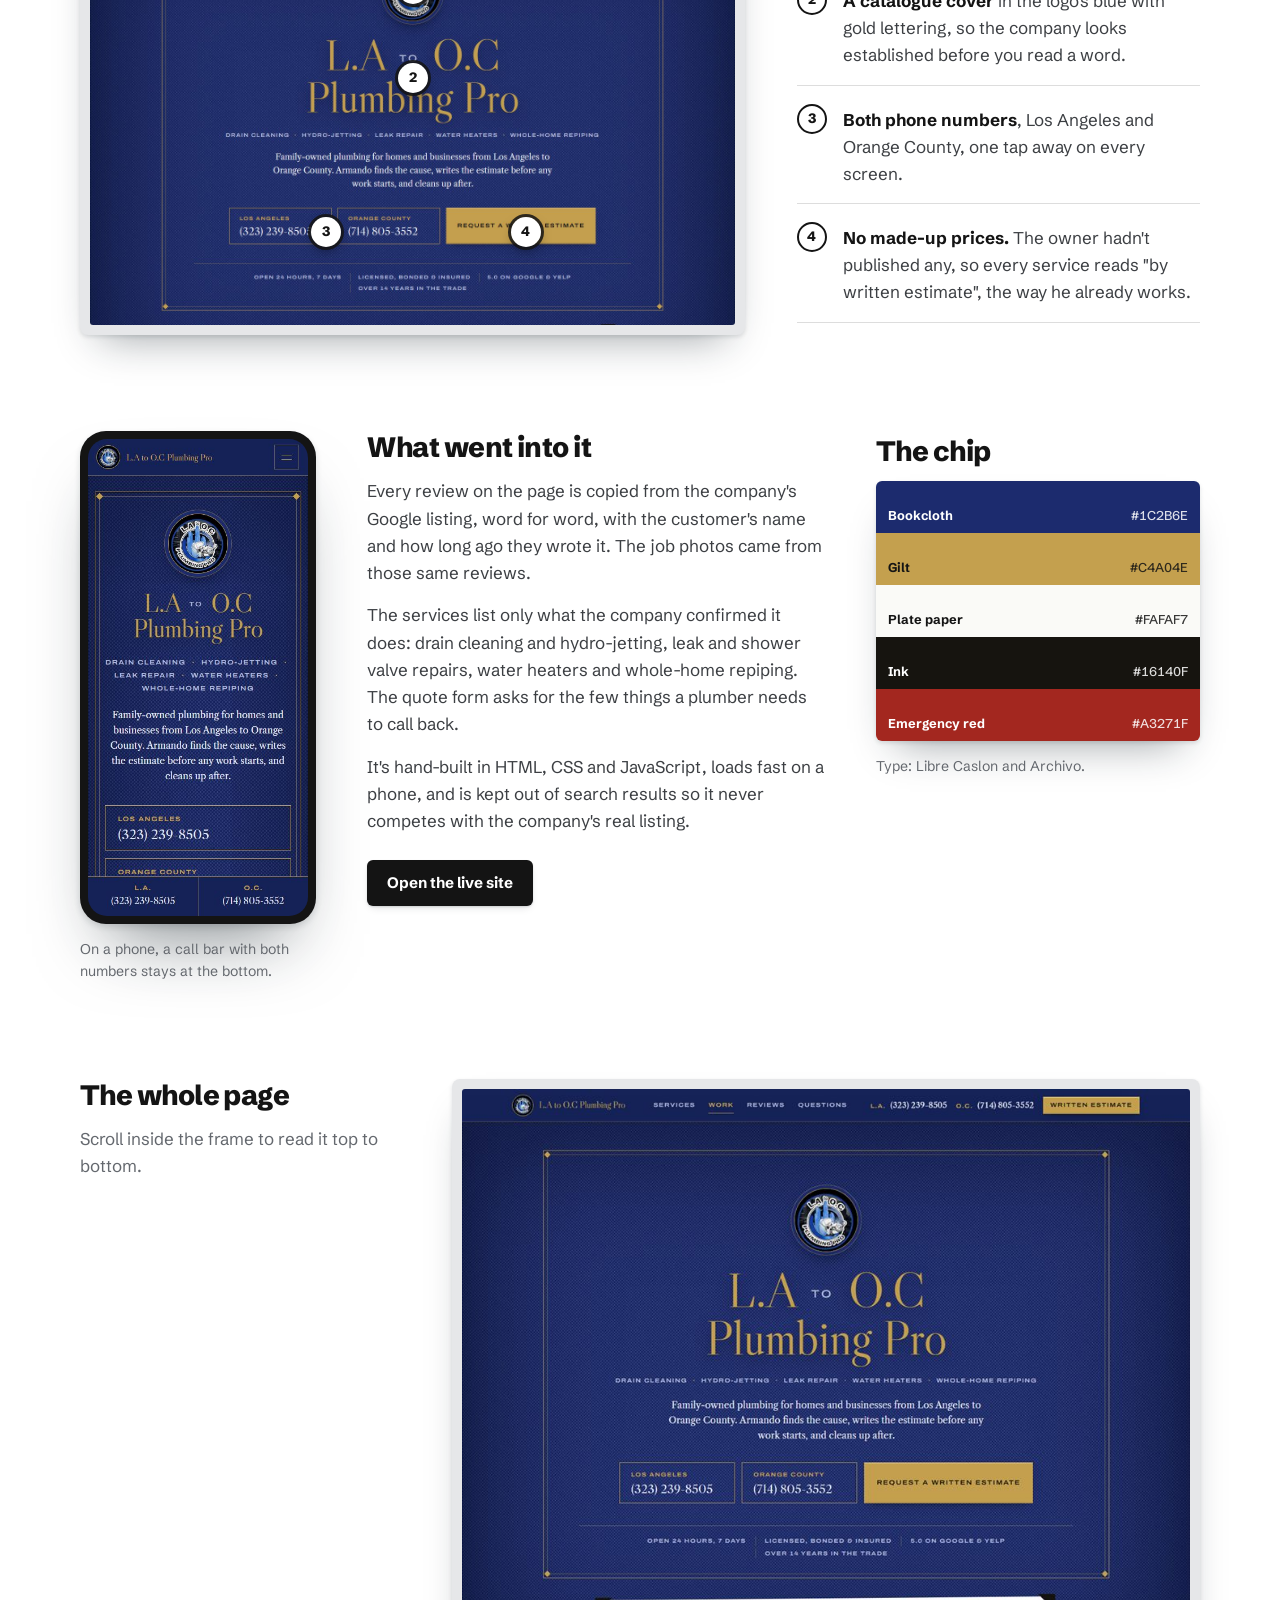
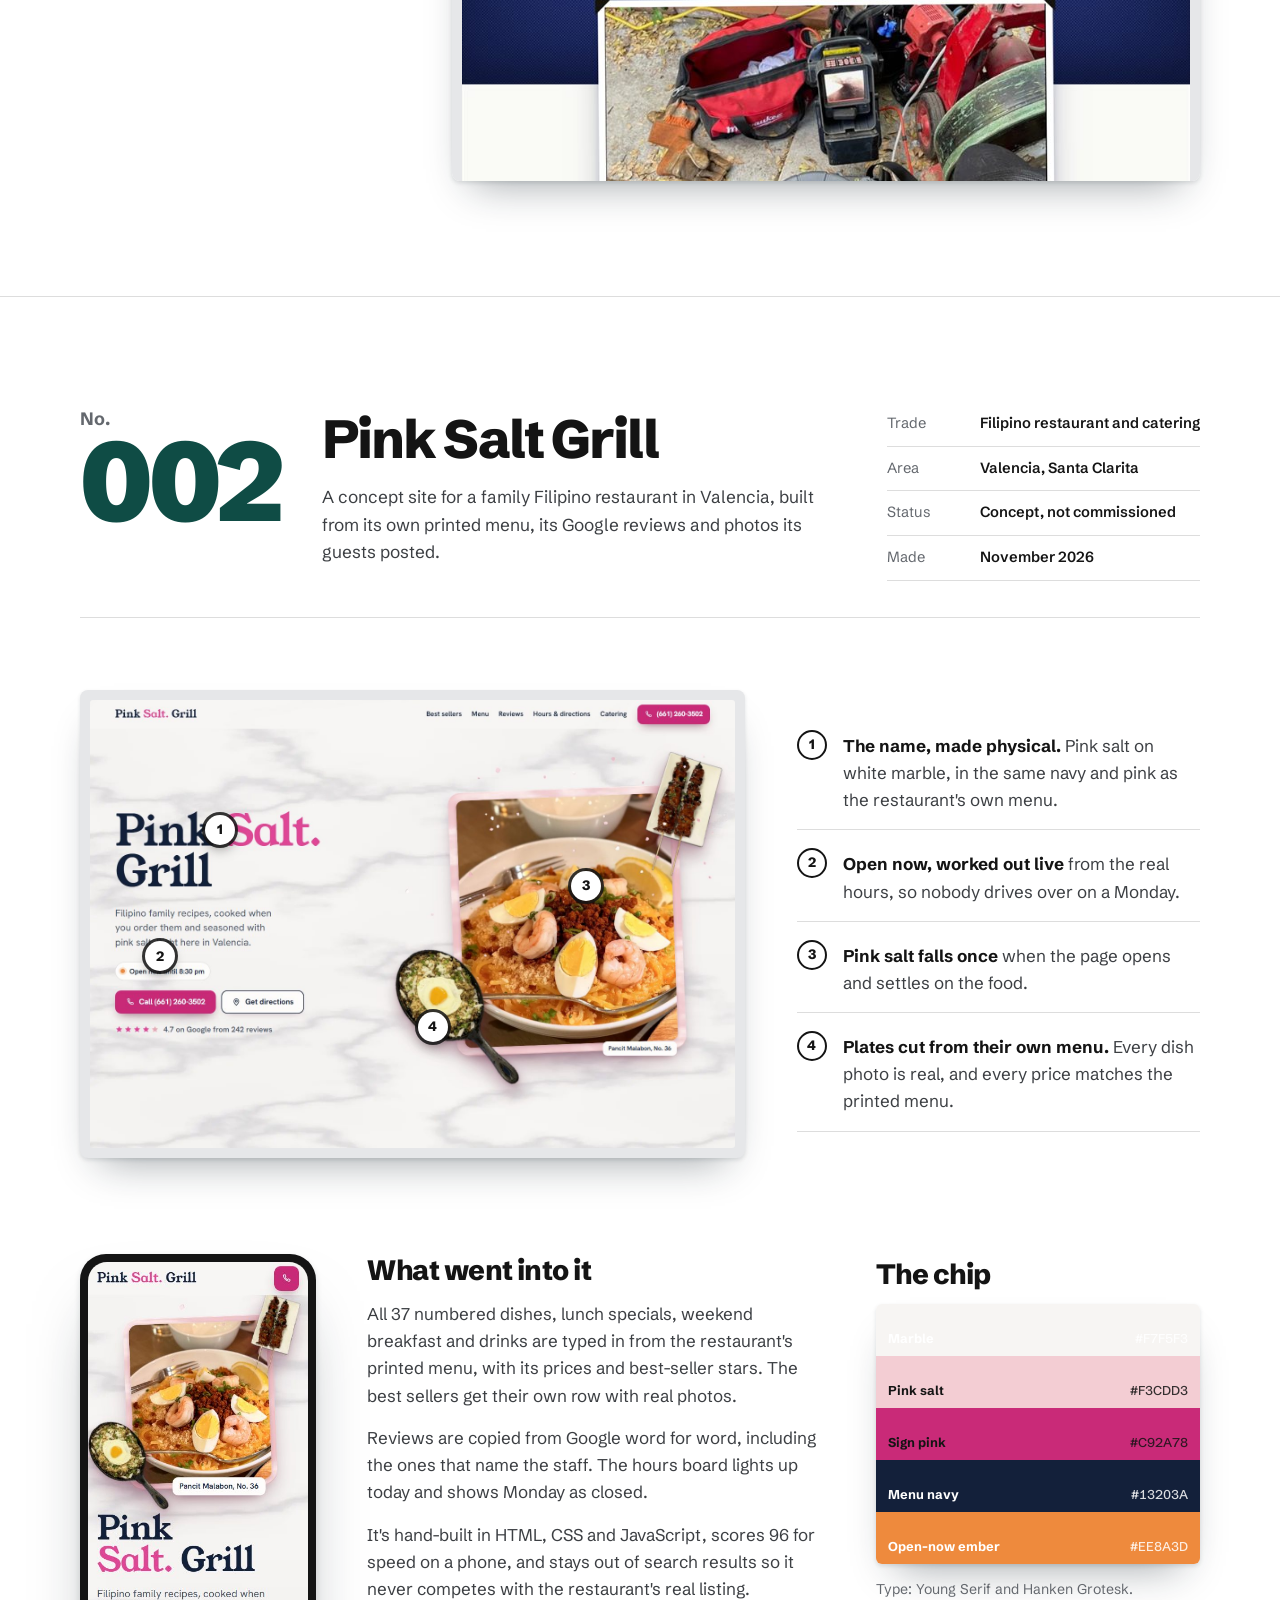
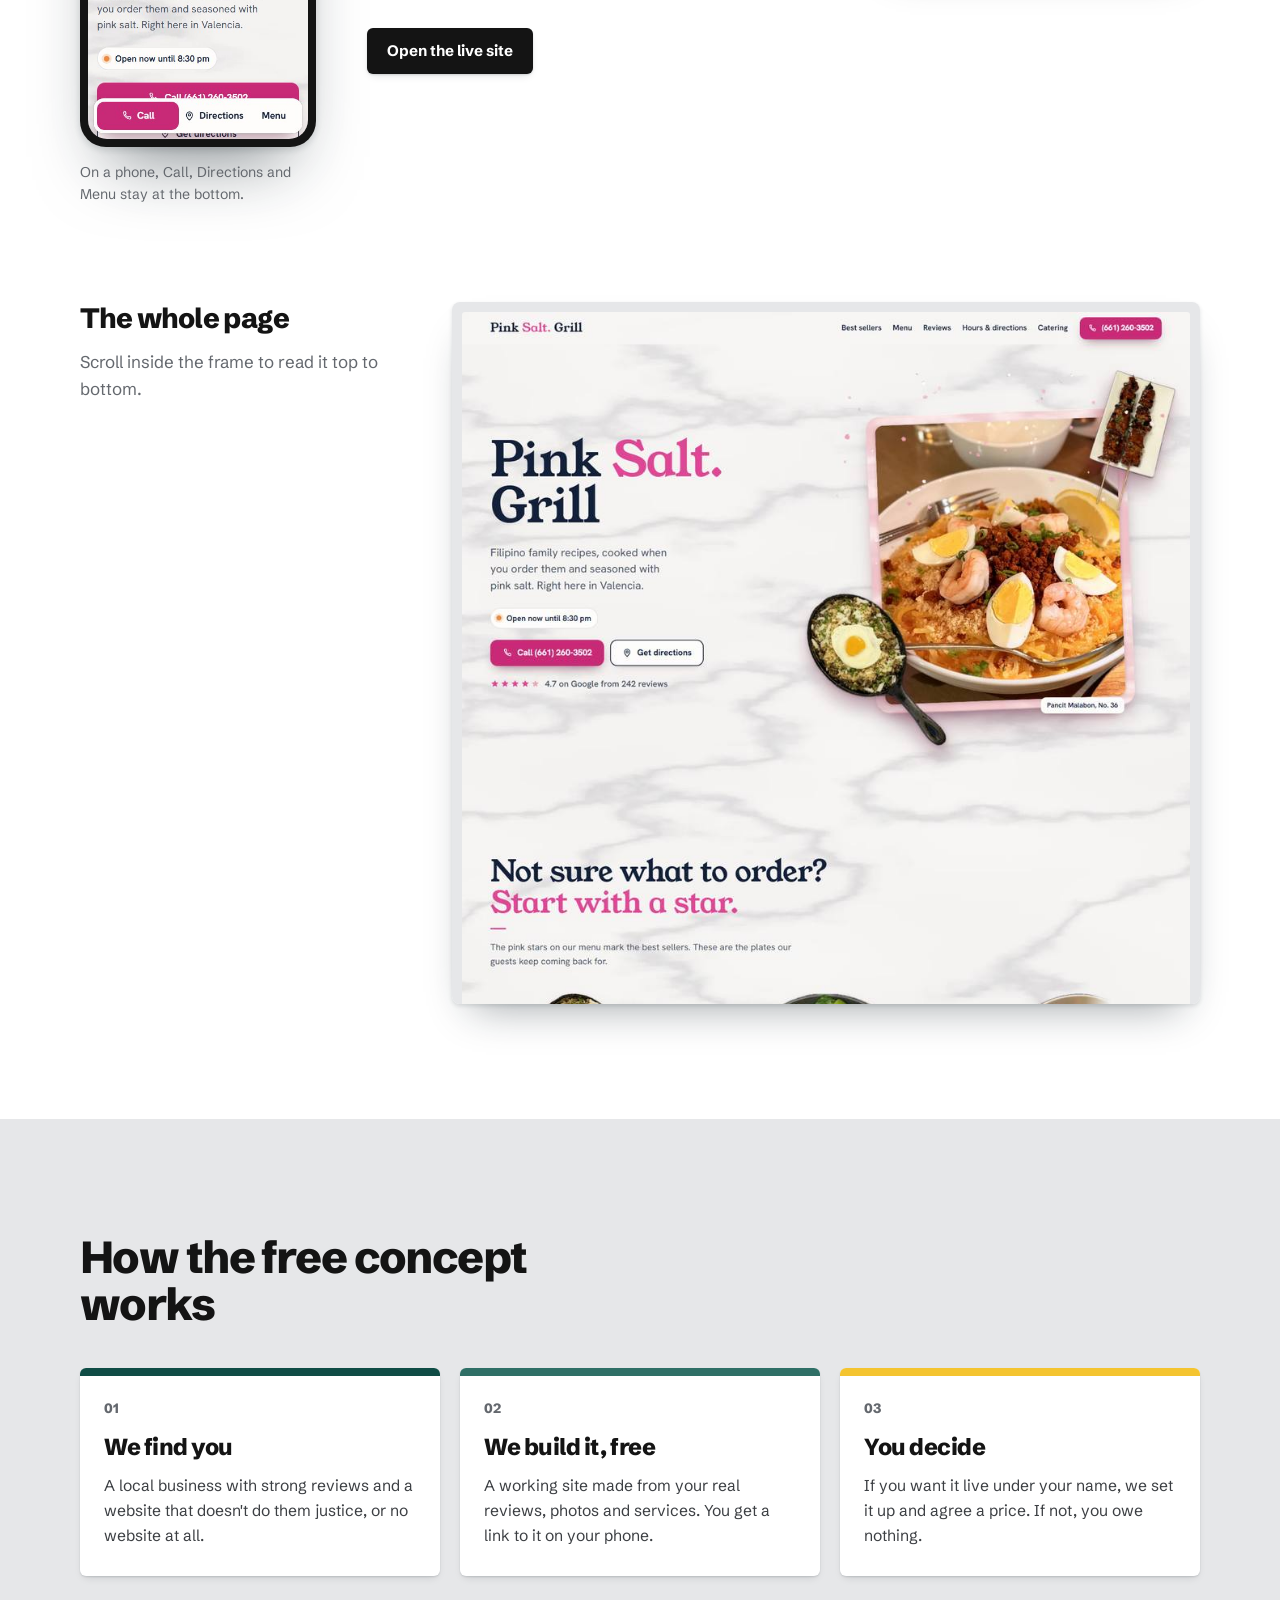
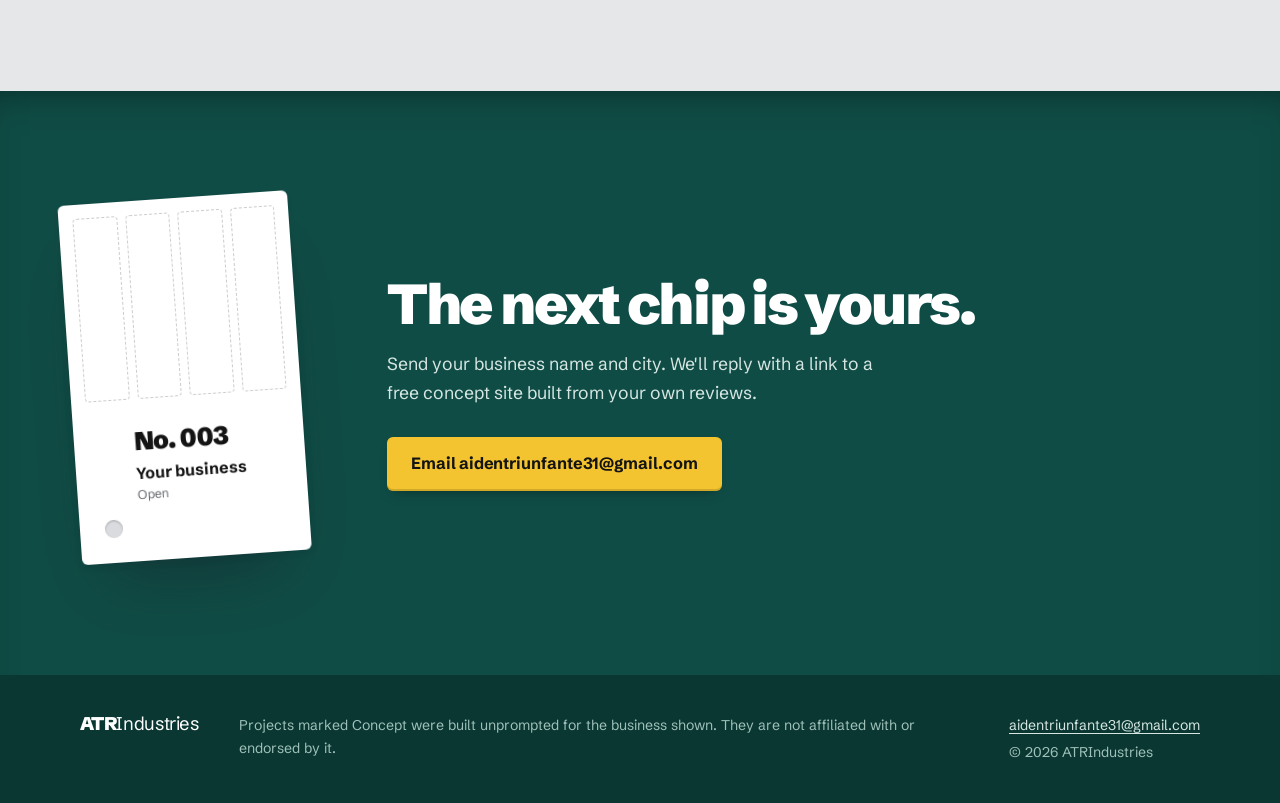
==== commit 2dc133d6: "Add chip No. 002: Pink Salt Grill concept Co-Authored-By: Claude Opus 5.5 <noreply@anthropic.com>" ====
--- a/index.html
+++ b/index.html
@@ -44,9 +44,18 @@
 <!-- THE DECK -->
 <section class="stage" id="top" aria-label="ATRIndustries fan deck">
   <div class="deck" id="deck">
-    <a class="chip chip-next" href="#next" style="--a: var(--a2)" data-chip="next">
+    <a class="chip chip-next" href="#next" style="--a: var(--a3)" data-chip="next">
       <span class="chip-blank" aria-hidden="true"><i></i><i></i><i></i><i></i></span>
-      <span class="chip-meta"><b>No. 002</b><span>Your business, next</span><small>Open</small></span>
+      <span class="chip-meta"><b>No. 003</b><span>Your business, next</span><small>Open</small></span>
+    </a>
+
+    <a class="chip chip-work chip-w2" href="#no-002" style="--a: var(--a2)" data-chip="002">
+      <span class="chip-tab" aria-hidden="true">Last opened</span>
+      <span class="chip-shot"><img src="assets/pinksalt-chip.jpg" alt="" width="660" height="480"></span>
+      <span class="chip-swatches" aria-hidden="true">
+        <i style="--c:#f7f5f3"></i><i style="--c:#f3cdd3"></i><i style="--c:#c92a78"></i><i style="--c:#13203a"></i><i style="--c:#ee8a3d"></i>
+      </span>
+      <span class="chip-meta"><b>No. 002</b><span>Pink Salt Grill</span><small>Concept, November 2026</small></span>
     </a>
 
     <a class="chip chip-work" href="#no-001" style="--a: var(--a1)" data-chip="001">
@@ -142,6 +151,77 @@
   </div>
 </section>
 
+<!-- CHIP No. 002 -->
+<section class="project" id="no-002">
+  <div class="wrap">
+    <header class="project-head">
+      <p class="project-no" aria-hidden="true">002</p>
+      <div>
+        <h2 class="project-title">Pink Salt Grill</h2>
+        <p class="project-lede">A concept site for a family Filipino restaurant in Valencia, built from its own printed menu, its Google reviews and photos its guests posted.</p>
+      </div>
+      <dl class="facts">
+        <div><dt>Trade</dt><dd>Filipino restaurant and catering</dd></div>
+        <div><dt>Area</dt><dd>Valencia, Santa Clarita</dd></div>
+        <div><dt>Status</dt><dd>Concept, not commissioned</dd></div>
+        <div><dt>Made</dt><dd>November 2026</dd></div>
+      </dl>
+    </header>
+
+    <div class="annotated">
+      <figure class="shot">
+        <div class="shot-mat">
+          <img src="assets/pinksalt-desktop.jpg" alt="The restaurant concept site's opening screen: the Pink Salt Grill wordmark on white marble, an open-now status, call and directions buttons, and a plate of pancit malabon on a pink salt slab" width="1440" height="1000" loading="lazy">
+          <span class="pin" style="--x:21%; --y:30%" data-n="1" aria-hidden="true">1</span>
+          <span class="pin" style="--x:12%; --y:57%" data-n="2" aria-hidden="true">2</span>
+          <span class="pin" style="--x:76%; --y:42%" data-n="3" aria-hidden="true">3</span>
+          <span class="pin" style="--x:53%; --y:72%" data-n="4" aria-hidden="true">4</span>
+        </div>
+      </figure>
+      <ol class="notes">
+        <li data-n="1"><b>The name, made physical.</b> Pink salt on white marble, in the same navy and pink as the restaurant's own menu.</li>
+        <li data-n="2"><b>Open now, worked out live</b> from the real hours, so nobody drives over on a Monday.</li>
+        <li data-n="3"><b>Pink salt falls once</b> when the page opens and settles on the food.</li>
+        <li data-n="4"><b>Plates cut from their own menu.</b> Every dish photo is real, and every price matches the printed menu.</li>
+      </ol>
+    </div>
+
+    <div class="detail">
+      <figure class="phone">
+        <div class="phone-mat"><img src="assets/pinksalt-mobile.jpg" alt="The same site on a phone, with Call, Directions and Menu buttons fixed to the bottom" width="390" height="844" loading="lazy"></div>
+        <figcaption>On a phone, Call, Directions and Menu stay at the bottom.</figcaption>
+      </figure>
+
+      <div class="detail-text">
+        <h2>What went into it</h2>
+        <p>All 37 numbered dishes, lunch specials, weekend breakfast and drinks are typed in from the restaurant's printed menu, with its prices and best-seller stars. The best sellers get their own row with real photos.</p>
+        <p>Reviews are copied from Google word for word, including the ones that name the staff. The hours board lights up today and shows Monday as closed.</p>
+        <p>It's hand-built in HTML, CSS and JavaScript, scores 96 for speed on a phone, and stays out of search results so it never competes with the restaurant's real listing.</p>
+        <a class="btn btn-ink" href="https://aidentriunfante31-code.github.io/pink-salt-grill/" target="_blank" rel="noopener">Open the live site</a>
+      </div>
+
+      <div class="palette">
+        <h2>The chip</h2>
+        <ul>
+          <li style="--c:#f7f5f3"><span>Marble</span><code>#F7F5F3</code></li>
+          <li style="--c:#f3cdd3"><span>Pink salt</span><code>#F3CDD3</code></li>
+          <li style="--c:#c92a78"><span>Sign pink</span><code>#C92A78</code></li>
+          <li style="--c:#13203a"><span>Menu navy</span><code>#13203A</code></li>
+          <li style="--c:#ee8a3d"><span>Open-now ember</span><code>#EE8A3D</code></li>
+        </ul>
+        <p>Type: Young Serif and Hanken Grotesk.</p>
+      </div>
+    </div>
+
+    <figure class="scroller">
+      <figcaption><h2>The whole page</h2><p>Scroll inside the frame to read it top to bottom.</p></figcaption>
+      <div class="scroll-frame" tabindex="0" aria-label="Full-page screenshot of the Pink Salt Grill concept site, scrollable">
+        <img src="assets/pinksalt-full.jpg" alt="Full-page screenshot: the marble hero, starred best sellers, the full priced menu with lunch and breakfast, guest reviews, hours and photos, catering request form, questions and footer" width="900" height="7468" loading="lazy">
+      </div>
+    </figure>
+  </div>
+</section>
+
 <!-- HOW IT WORKS -->
 <section class="how" id="how">
   <div class="wrap">
@@ -159,7 +239,7 @@
   <div class="wrap next-grid">
     <div class="next-chip" aria-hidden="true">
       <span class="chip-blank"><i></i><i></i><i></i><i></i></span>
-      <span class="chip-meta"><b>No. 002</b><span>Your business</span><small>Open</small></span>
+      <span class="chip-meta"><b>No. 003</b><span>Your business</span><small>Open</small></span>
     </div>
     <div class="next-text">
       <h2>The next chip is yours.</h2>
--- a/styles.css
+++ b/styles.css
@@ -1,260 +1,262 @@
-/* ATRIndustries: the fan deck
-   Display-card gray ground, white chip stock, deck-cover green,
-   one saffron flash for whatever is active. */
-
-/* Self-hosted font (latin subset): no third-party request blocks the first paint */
-@font-face {
-  font-family: 'Schibsted Grotesk';
-  font-style: normal;
-  font-weight: 400 900;
-  font-display: swap;
-  src: url(assets/fonts/schibsted-grotesk-normal-400-900.woff2) format('woff2');
-  unicode-range: U+0000-00FF, U+0131, U+0152-0153, U+02BB-02BC, U+02C6, U+02DA, U+02DC, U+0304, U+0308, U+0329, U+2000-206F, U+20AC, U+2122, U+2191, U+2193, U+2212, U+2215, U+FEFF, U+FFFD;
-}
-
-:root {
-  --green: #0f4c45;
-  --green-deep: #0a3732;
-  --green-ink: #d6e6e2;
-  --green-ink-2: #9fc1ba;
-  --ground: #e6e7e9;
-  --ground-2: #d9dbde;
-  --chip: #ffffff;
-  --ink: #141414;
-  --ink-2: #3c3f43;
-  --muted: #64686e;
-  --rule: rgb(20 20 20 / 0.14);
-  --flash: #f4c430;
-  --steel: #b8bcc2;
-  --shade: 20 32 40;
-  --lift-1: 0 1px 2px rgb(var(--shade) / 0.14), 0 4px 10px -4px rgb(var(--shade) / 0.18);
-  --lift-2: 0 2px 4px rgb(var(--shade) / 0.12), 0 22px 40px -20px rgb(var(--shade) / 0.42);
-  --lift-3: 0 3px 6px rgb(var(--shade) / 0.14), 0 40px 70px -30px rgb(var(--shade) / 0.55);
-
-  --font: "Schibsted Grotesk", "Helvetica Neue", Arial, sans-serif;
-  --wrap: 1200px;
-  --gutter: clamp(16px, 4vw, 40px);
-  --ease: cubic-bezier(0.16, 1, 0.3, 1);
-
-  /* deck geometry */
-  --cw: 330px;
-  --ch: 520px;
-  --a1: 13deg;
-  --a2: 26deg;
-  --pivot-x: 34px;
-  --pivot-y: 34px;
-}
-
-*, *::before, *::after { box-sizing: border-box; }
-html { scroll-behavior: smooth; -webkit-text-size-adjust: 100%; scrollbar-color: var(--green) var(--ground); }
-body { margin: 0; background: var(--ground); color: var(--ink); font-family: var(--font); font-size: 17px; line-height: 1.6; -webkit-font-smoothing: antialiased; caret-color: var(--green); overflow-x: hidden; }
-::selection { background: var(--flash); color: var(--ink); }
-img { display: block; max-width: 100%; height: auto; }
-a { color: inherit; text-underline-offset: 0.2em; text-decoration-thickness: 1px; }
-h1, h2, h3, p, figure, dl, dd { margin: 0; }
-ol, ul { margin: 0; padding: 0; list-style: none; }
-:focus-visible { outline: 2px solid var(--green); outline-offset: 3px; border-radius: 4px; }
-.cover :focus-visible, .next :focus-visible { outline-color: var(--flash); }
-.skip { position: absolute; left: 12px; top: -60px; z-index: 50; background: var(--flash); color: var(--ink); padding: 10px 14px; font-weight: 700; border-radius: 6px; }
-.skip:focus { top: 12px; }
-.wrap { max-width: var(--wrap); margin: 0 auto; padding-inline: var(--gutter); }
-
-/* ---------- Buttons ---------- */
-.btn { display: inline-flex; align-items: center; justify-content: center; gap: 0.5em; padding: 0.85em 1.3em; border-radius: 6px; font-weight: 700; font-size: 0.95rem; line-height: 1.3; text-decoration: none; letter-spacing: -0.005em; transition: transform 0.25s var(--ease), box-shadow 0.25s var(--ease), background-color 0.2s; }
-.btn:active { transform: translateY(1px); transition-duration: 0.1s; }
-.btn-lg { padding: 1em 1.5em; font-size: 1.02rem; }
-.btn-flash { background: var(--flash); color: var(--ink); box-shadow: inset 0 -2px 0 rgb(0 0 0 / 0.14), 0 6px 14px -8px rgb(0 0 0 / 0.5); }
-.btn-flash:hover { transform: translateY(-1px); box-shadow: inset 0 -2px 0 rgb(0 0 0 / 0.14), 0 12px 22px -10px rgb(0 0 0 / 0.55); }
-.btn-ink { background: var(--ink); color: var(--chip); box-shadow: var(--lift-1); }
-.btn-ink:hover { background: var(--green); transform: translateY(-1px); box-shadow: var(--lift-2); }
-
-/* ---------- Header ---------- */
-.top { position: relative; z-index: 10; display: flex; align-items: center; justify-content: space-between; gap: 20px; max-width: 1320px; margin: 0 auto; padding: 22px var(--gutter); }
-.mark { font-size: 1.15rem; letter-spacing: -0.02em; text-decoration: none; font-weight: 400; }
-.mark b { font-weight: 900; letter-spacing: -0.03em; }
-.top-nav { display: flex; align-items: center; gap: 26px; font-size: 0.92rem; font-weight: 600; }
-.top-nav a { text-decoration: none; color: var(--ink-2); padding: 4px 0; border-bottom: 1px solid transparent; transition: color 0.2s, border-color 0.2s; }
-.top-nav a:hover { color: var(--ink); border-color: var(--ink); }
-.top-mail { color: var(--green) !important; }
-.top-mail .short { display: none; }
-
-/* ---------- The deck ---------- */
-.stage { position: relative; padding: clamp(8px, 2vw, 24px) var(--gutter) clamp(56px, 8vw, 96px); display: flex; flex-direction: column; align-items: center; }
-.deck { position: relative; width: calc(var(--cw) + var(--ch) * 0.44 + 40px); height: calc(var(--ch) + 40px); margin-left: calc(var(--ch) * -0.12); margin-bottom: calc(var(--cw) * 0.42); }
-.chip, .next-chip {
-  position: absolute; left: 20px; bottom: 20px; width: var(--cw); height: var(--ch);
-  border-radius: 6px; background: var(--chip); color: var(--ink); text-decoration: none;
-  transform-origin: var(--pivot-x) calc(100% - var(--pivot-y));
-  transform: rotate(var(--a, 0deg)) translateY(var(--lift, 0px));
-  box-shadow: var(--lift-2);
-  transition: transform 0.55s var(--ease), box-shadow 0.4s var(--ease);
-  display: flex; flex-direction: column; overflow: hidden;
-}
-/* punched rivet hole on every chip */
-.chip::after, .next-chip::after { content: ""; position: absolute; left: calc(var(--pivot-x) - 9px); bottom: calc(var(--pivot-y) - 9px); width: 18px; height: 18px; border-radius: 50%; background: var(--ground-2); box-shadow: inset 0 1px 2px rgb(0 0 0 / 0.25); }
-.chip-next { z-index: 1; }
-.chip-work { z-index: 2; }
-.cover { z-index: 3; --a: 0deg; }
-a.chip:hover, a.chip:focus-visible { --lift: -34px; box-shadow: var(--lift-3); }
-a.chip:focus-visible { outline-offset: 4px; }
-
-.chip-shot { display: block; height: 46%; overflow: hidden; background: #1c2b6e; border-bottom: 1px solid var(--rule); }
-.chip-shot img { width: 100%; height: 100%; object-fit: cover; object-position: 50% 0; transition: transform 0.9s var(--ease); }
-a.chip:hover .chip-shot img { transform: scale(1.04); }
-.chip-swatches, .chip-blank { display: grid; grid-template-columns: repeat(5, 1fr); height: 14%; }
-.chip-swatches i { background: var(--c); border-right: 1px solid rgb(0 0 0 / 0.06); }
-.chip-blank { grid-template-columns: repeat(4, 1fr); height: 60%; gap: 8px; padding: 14px; }
-.chip-blank i { border: 1.5px dashed rgb(20 20 20 / 0.22); border-radius: 4px; }
-.chip-meta { display: flex; flex-direction: column; gap: 2px; padding: 16px 18px 0 calc(var(--pivot-x) + 26px); }
-.chip-meta b { font-size: 1.6rem; font-weight: 900; letter-spacing: -0.03em; line-height: 1; }
-.chip-meta span { font-weight: 700; font-size: 1rem; line-height: 1.25; margin-top: 6px; }
-.chip-meta small { font-size: 0.78rem; color: var(--muted); }
-.chip-work .chip-meta { padding-top: 14px; }
-.chip-next .chip-meta { margin-top: auto; padding-bottom: 70px; }
-.chip-tab { position: absolute; z-index: 2; top: 0; right: 14px; padding: 18px 10px 8px; background: var(--flash); color: var(--ink); font-size: 0.72rem; font-weight: 800; letter-spacing: 0.02em; border-radius: 0 0 4px 4px; transform: translateY(-110%); transition: transform 0.4s var(--ease); box-shadow: 0 4px 8px -4px rgb(0 0 0 / 0.4); }
-.chip-work.seen .chip-tab { transform: translateY(-12px); }
-
-.cover { background: var(--green); color: var(--green-ink); padding: 34px 30px 30px; justify-content: flex-start; box-shadow: var(--lift-3), inset 0 0 0 1px rgb(255 255 255 / 0.06); }
-.cover::after { background: var(--green-deep); box-shadow: inset 0 1px 2px rgb(0 0 0 / 0.5); }
-.cover-mark { font-size: clamp(2.1rem, 3.4vw, 2.7rem); line-height: 1; letter-spacing: -0.035em; color: #fff; font-weight: 400; }
-.cover-mark b { display: block; font-weight: 900; font-size: 1.6em; letter-spacing: -0.045em; }
-.cover-sub { margin-top: 16px; font-size: 1.02rem; font-weight: 600; color: var(--green-ink); max-width: 16ch; line-height: 1.3; }
-.cover .btn { align-self: flex-start; margin-top: auto; }
-.cover-foot { display: flex; justify-content: space-between; gap: 12px; margin: 22px 0 0 calc(var(--pivot-x) + 4px); padding-top: 14px; border-top: 1px solid rgb(255 255 255 / 0.16); font-size: 0.8rem; color: var(--green-ink-2); }
-
-.rivet { position: absolute; z-index: 5; left: calc(20px + var(--pivot-x) - 12px); bottom: calc(20px + var(--pivot-y) - 12px); width: 24px; height: 24px; border-radius: 50%; background: var(--steel); box-shadow: inset 0 2px 1px rgb(255 255 255 / 0.7), inset 0 -2px 2px rgb(0 0 0 / 0.3), 0 2px 4px rgb(0 0 0 / 0.35); }
-.rivet::after { content: ""; position: absolute; inset: 8px; border-radius: 50%; background: #9aa0a7; box-shadow: inset 0 1px 1px rgb(0 0 0 / 0.35); }
-
-.stage-line { max-width: 34ch; margin-top: clamp(28px, 4vw, 44px); text-align: center; font-size: clamp(1.15rem, 1.8vw, 1.4rem); line-height: 1.4; color: var(--ink-2); letter-spacing: -0.01em; text-wrap: balance; }
-.stage-line strong { color: var(--ink); font-weight: 800; }
-
-/* ---------- Project No. 001 ---------- */
-.project { background: var(--chip); padding: clamp(64px, 9vw, 120px) 0; border-top: 1px solid var(--rule); }
-.project-head { display: grid; grid-template-columns: auto 1fr auto; gap: 20px 44px; align-items: start; padding-bottom: 36px; border-bottom: 1px solid var(--rule); }
-.project-no { font-size: clamp(4rem, 9vw, 7rem); font-weight: 900; letter-spacing: -0.06em; line-height: 0.82; color: var(--green); }
-.project-no::before { content: "No."; display: block; font-size: 0.16em; letter-spacing: 0; font-weight: 700; color: var(--muted); margin-bottom: 0.5em; }
-.project h2.project-title { font-size: clamp(2rem, 4.2vw, 3.4rem); font-weight: 800; letter-spacing: -0.035em; line-height: 1.02; text-wrap: balance; }
-.project-lede { margin-top: 16px; max-width: 52ch; color: var(--ink-2); font-size: 1.08rem; }
-.facts { display: grid; gap: 10px; min-width: 230px; font-size: 0.92rem; }
-.facts div { display: grid; grid-template-columns: 5.2rem 1fr; gap: 10px; padding-bottom: 10px; border-bottom: 1px solid var(--rule); }
-.facts dt { color: var(--muted); }
-.facts dd { font-weight: 600; }
-
-.annotated { display: grid; grid-template-columns: 1.65fr 1fr; gap: clamp(28px, 4vw, 56px); align-items: center; margin-top: clamp(40px, 6vw, 72px); }
-.shot-mat { position: relative; padding: 10px; background: var(--ground); border-radius: 8px; box-shadow: var(--lift-2); }
-.shot-mat img { border-radius: 3px; }
-.pin { position: absolute; left: calc(10px + (100% - 20px) * var(--x) / 100%); top: calc(10px + (100% - 20px) * var(--y) / 100%); }
-.pin { left: var(--x); top: var(--y); width: 30px; height: 30px; margin: -15px 0 0 -15px; border-radius: 50%; display: grid; place-items: center; background: var(--chip); color: var(--ink); font-size: 0.85rem; font-weight: 800; box-shadow: 0 0 0 3px rgb(20 20 20 / 0.85), 0 6px 14px -4px rgb(0 0 0 / 0.6); transition: transform 0.3s var(--ease), background-color 0.2s; }
-.pin.on { background: var(--flash); transform: scale(1.18); }
-.notes { display: grid; gap: 4px; counter-reset: none; }
-.notes li { position: relative; padding: 16px 0 16px 46px; border-bottom: 1px solid var(--rule); color: var(--ink-2); cursor: default; transition: color 0.2s; }
-.notes li::before { content: attr(data-n); position: absolute; left: 0; top: 14px; width: 30px; height: 30px; border-radius: 50%; display: grid; place-items: center; border: 2px solid var(--ink); font-weight: 800; font-size: 0.85rem; color: var(--ink); transition: background-color 0.2s; }
-.notes li b { color: var(--ink); }
-.notes li.on::before { background: var(--flash); border-color: var(--ink); }
-.notes li.on { color: var(--ink); }
-
-.detail { display: grid; grid-template-columns: 0.62fr 1.2fr 0.85fr; gap: clamp(28px, 4vw, 56px); margin-top: clamp(56px, 8vw, 96px); align-items: start; }
-.phone-mat { padding: 8px; background: var(--ink); border-radius: 26px; box-shadow: var(--lift-3); max-width: 260px; }
-.phone-mat img { border-radius: 19px; }
-.phone figcaption { margin-top: 14px; font-size: 0.88rem; color: var(--muted); max-width: 26ch; }
-.detail h2, .scroller h2 { font-size: 1.75rem; font-weight: 800; letter-spacing: -0.02em; line-height: 1.15; margin-bottom: 14px; }
-.detail-text p { color: var(--ink-2); max-width: 60ch; }
-.detail-text p + p { margin-top: 0.9em; }
-.detail-text .btn { margin-top: 26px; }
-.palette { padding-top: 4px; }
-.palette ul { display: grid; gap: 0; border-radius: 6px; overflow: hidden; box-shadow: var(--lift-2); }
-.palette li { display: flex; justify-content: space-between; align-items: flex-end; gap: 10px; min-height: 52px; padding: 8px 12px; background: var(--c); font-size: 0.8rem; font-weight: 700; color: #fff; }
-.palette li:nth-child(3) { color: var(--ink); }
-.palette li:nth-child(2) { color: var(--ink); }
-.palette code { font-family: var(--font); font-weight: 500; opacity: 0.85; font-variant-numeric: tabular-nums; }
-.palette p { margin-top: 14px; font-size: 0.88rem; color: var(--muted); }
-
-.scroller { margin-top: clamp(56px, 8vw, 96px); display: grid; grid-template-columns: 0.6fr 1.4fr; gap: clamp(24px, 4vw, 56px); align-items: start; }
-.scroller figcaption p { color: var(--muted); }
-.scroll-frame { height: min(78vh, 760px); overflow-y: auto; border-radius: 8px; background: var(--ground); padding: 10px; box-shadow: var(--lift-2); scrollbar-color: var(--green) var(--ground); overscroll-behavior: contain; }
-.scroll-frame img { border-radius: 3px; width: 100%; }
-
-/* ---------- How ---------- */
-.how { padding: clamp(64px, 9vw, 120px) 0; }
-.how h2 { font-size: clamp(1.9rem, 3.6vw, 2.8rem); font-weight: 800; letter-spacing: -0.035em; line-height: 1.05; max-width: 18ch; }
-.steps { display: grid; grid-template-columns: repeat(3, 1fr); gap: 20px; margin-top: 40px; }
-.steps li { background: var(--chip); border-radius: 6px; padding: 24px 24px 28px; box-shadow: var(--lift-1); position: relative; overflow: hidden; }
-.steps li::before { content: ""; position: absolute; left: 0; right: 0; top: 0; height: 8px; background: var(--green); }
-.steps li:nth-child(2)::before { background: #2f6f66; }
-.steps li:nth-child(3)::before { background: var(--flash); }
-.steps b { display: block; font-size: 0.85rem; font-weight: 800; color: var(--muted); margin-top: 6px; }
-.steps h3 { font-size: 1.45rem; font-weight: 800; letter-spacing: -0.02em; margin: 8px 0 8px; }
-.steps p { color: var(--ink-2); font-size: 0.98rem; }
-
-/* ---------- Next chip ---------- */
-.next { background: var(--green); color: var(--green-ink); padding: clamp(64px, 9vw, 112px) 0; box-shadow: inset 0 24px 40px -28px rgb(0 0 0 / 0.5); }
-.next-grid { display: grid; grid-template-columns: auto 1fr; gap: clamp(36px, 6vw, 88px); align-items: center; }
-.next-chip { position: relative; left: auto; bottom: auto; --cw: 230px; --ch: 360px; transform: rotate(-4deg); box-shadow: var(--lift-3); }
-.next-chip .chip-meta { margin-top: auto; padding-bottom: 56px; }
-.next-text h2 { font-size: clamp(2rem, 4.4vw, 3.6rem); font-weight: 900; letter-spacing: -0.04em; line-height: 1; color: #fff; }
-.next-text p { margin: 18px 0 30px; max-width: 46ch; font-size: 1.1rem; color: var(--green-ink); }
-
-/* ---------- Footer ---------- */
-.foot { background: var(--green-deep); color: var(--green-ink-2); padding: 34px 0 40px; font-size: 0.88rem; }
-.foot-row { display: grid; grid-template-columns: auto 1fr auto; gap: 16px 40px; align-items: baseline; }
-.foot .mark { color: #fff; }
-.foot a { color: var(--green-ink); }
-
-/* ---------- Motion: the deck fans open once ---------- */
-@media (prefers-reduced-motion: no-preference) {
-  .chip-next, .chip-work { animation: fan 1.1s var(--ease) both; }
-  .chip-work { animation-delay: 0.25s; }
-  .chip-next { animation-delay: 0.38s; }
-  .cover { animation: settle 0.8s var(--ease) 0.05s both; }
-  .stage-line { animation: rise 0.8s var(--ease) 0.7s both; }
-}
-@keyframes fan { from { transform: rotate(0deg); } }
-@keyframes settle { from { transform: translateY(18px); } }
-@keyframes rise { from { transform: translateY(10px); } }
-.pin { animation: none; }
-.annotated.pre .pin { transform: scale(0); }
-.annotated .pin { transition: transform 0.45s var(--ease) var(--pd, 0ms), background-color 0.2s; }
-@media (prefers-reduced-motion: reduce) {
-  html { scroll-behavior: auto; }
-  .annotated.pre .pin { transform: none; }
-  a.chip:hover, a.chip:focus-visible { --lift: 0px; }
-}
-
-/* ---------- Responsive ---------- */
-@media (max-width: 1000px) {
-  .project-head { grid-template-columns: auto 1fr; }
-  .facts { grid-column: 1 / -1; grid-template-columns: repeat(2, 1fr); column-gap: 24px; }
-  .annotated { grid-template-columns: 1fr; }
-  .detail { grid-template-columns: auto 1fr; }
-  .palette { grid-column: 1 / -1; }
-  .scroller { grid-template-columns: 1fr; }
-  .steps { grid-template-columns: 1fr; max-width: 560px; }
-}
-@media (max-width: 640px) {
-  :root { --cw: min(62vw, 250px); --ch: calc(var(--cw) * 1.58); --a1: 9deg; --a2: 18deg; --pivot-x: 26px; --pivot-y: 26px; }
-  .deck { width: calc(var(--cw) + var(--ch) * 0.32 + 30px); margin-left: 0; }
-  .cover { padding: 24px 20px 20px; }
-  .cover-mark { font-size: 1.85rem; }
-  .cover-sub { font-size: 0.92rem; margin-top: 10px; }
-  .cover .btn { padding: 0.75em 1em; font-size: 0.88rem; }
-  .cover-foot { font-size: 0.72rem; margin-top: 14px; padding-top: 10px; }
-  .chip-meta { padding: 10px 12px 0 calc(var(--pivot-x) + 20px); }
-  .chip-meta b { font-size: 1.2rem; }
-  .chip-meta span { font-size: 0.85rem; }
-  .chip-meta small { font-size: 0.72rem; }
-  .top-mail .long { display: none; }
-  .top-mail .short { display: inline; }
-  .top-nav { gap: 18px; }
-  .top-nav a:not(.top-mail):first-child { display: none; }
-  .project-head { grid-template-columns: 1fr; }
-  .facts { grid-template-columns: 1fr; }
-  .detail { grid-template-columns: 1fr; }
-  .phone-mat { max-width: 230px; }
-  .next-grid { grid-template-columns: 1fr; }
-  .next-chip { --cw: 180px; --ch: 280px; }
-  .foot-row { grid-template-columns: 1fr; }
-  .pin { width: 24px; height: 24px; margin: -12px 0 0 -12px; font-size: 0.72rem; }
-}
-
-/* Footer email: comfortable tap height on phones */
-.foot a { display: inline-block; padding: 4px 0; }
+/* ATRIndustries: the fan deck
+   Display-card gray ground, white chip stock, deck-cover green,
+   one saffron flash for whatever is active. */
+
+/* Self-hosted font (latin subset): no third-party request blocks the first paint */
+@font-face {
+  font-family: 'Schibsted Grotesk';
+  font-style: normal;
+  font-weight: 400 900;
+  font-display: swap;
+  src: url(assets/fonts/schibsted-grotesk-normal-400-900.woff2) format('woff2');
+  unicode-range: U+0000-00FF, U+0131, U+0152-0153, U+02BB-02BC, U+02C6, U+02DA, U+02DC, U+0304, U+0308, U+0329, U+2000-206F, U+20AC, U+2122, U+2191, U+2193, U+2212, U+2215, U+FEFF, U+FFFD;
+}
+
+:root {
+  --green: #0f4c45;
+  --green-deep: #0a3732;
+  --green-ink: #d6e6e2;
+  --green-ink-2: #9fc1ba;
+  --ground: #e6e7e9;
+  --ground-2: #d9dbde;
+  --chip: #ffffff;
+  --ink: #141414;
+  --ink-2: #3c3f43;
+  --muted: #64686e;
+  --rule: rgb(20 20 20 / 0.14);
+  --flash: #f4c430;
+  --steel: #b8bcc2;
+  --shade: 20 32 40;
+  --lift-1: 0 1px 2px rgb(var(--shade) / 0.14), 0 4px 10px -4px rgb(var(--shade) / 0.18);
+  --lift-2: 0 2px 4px rgb(var(--shade) / 0.12), 0 22px 40px -20px rgb(var(--shade) / 0.42);
+  --lift-3: 0 3px 6px rgb(var(--shade) / 0.14), 0 40px 70px -30px rgb(var(--shade) / 0.55);
+
+  --font: "Schibsted Grotesk", "Helvetica Neue", Arial, sans-serif;
+  --wrap: 1200px;
+  --gutter: clamp(16px, 4vw, 40px);
+  --ease: cubic-bezier(0.16, 1, 0.3, 1);
+
+  /* deck geometry */
+  --cw: 330px;
+  --ch: 520px;
+  --a1: 13deg;
+  --a2: 26deg;
+  --a3: 39deg;
+  --pivot-x: 34px;
+  --pivot-y: 34px;
+}
+
+*, *::before, *::after { box-sizing: border-box; }
+html { scroll-behavior: smooth; -webkit-text-size-adjust: 100%; scrollbar-color: var(--green) var(--ground); }
+body { margin: 0; background: var(--ground); color: var(--ink); font-family: var(--font); font-size: 17px; line-height: 1.6; -webkit-font-smoothing: antialiased; caret-color: var(--green); overflow-x: hidden; }
+::selection { background: var(--flash); color: var(--ink); }
+img { display: block; max-width: 100%; height: auto; }
+a { color: inherit; text-underline-offset: 0.2em; text-decoration-thickness: 1px; }
+h1, h2, h3, p, figure, dl, dd { margin: 0; }
+ol, ul { margin: 0; padding: 0; list-style: none; }
+:focus-visible { outline: 2px solid var(--green); outline-offset: 3px; border-radius: 4px; }
+.cover :focus-visible, .next :focus-visible { outline-color: var(--flash); }
+.skip { position: absolute; left: 12px; top: -60px; z-index: 50; background: var(--flash); color: var(--ink); padding: 10px 14px; font-weight: 700; border-radius: 6px; }
+.skip:focus { top: 12px; }
+.wrap { max-width: var(--wrap); margin: 0 auto; padding-inline: var(--gutter); }
+
+/* ---------- Buttons ---------- */
+.btn { display: inline-flex; align-items: center; justify-content: center; gap: 0.5em; padding: 0.85em 1.3em; border-radius: 6px; font-weight: 700; font-size: 0.95rem; line-height: 1.3; text-decoration: none; letter-spacing: -0.005em; transition: transform 0.25s var(--ease), box-shadow 0.25s var(--ease), background-color 0.2s; }
+.btn:active { transform: translateY(1px); transition-duration: 0.1s; }
+.btn-lg { padding: 1em 1.5em; font-size: 1.02rem; }
+.btn-flash { background: var(--flash); color: var(--ink); box-shadow: inset 0 -2px 0 rgb(0 0 0 / 0.14), 0 6px 14px -8px rgb(0 0 0 / 0.5); }
+.btn-flash:hover { transform: translateY(-1px); box-shadow: inset 0 -2px 0 rgb(0 0 0 / 0.14), 0 12px 22px -10px rgb(0 0 0 / 0.55); }
+.btn-ink { background: var(--ink); color: var(--chip); box-shadow: var(--lift-1); }
+.btn-ink:hover { background: var(--green); transform: translateY(-1px); box-shadow: var(--lift-2); }
+
+/* ---------- Header ---------- */
+.top { position: relative; z-index: 10; display: flex; align-items: center; justify-content: space-between; gap: 20px; max-width: 1320px; margin: 0 auto; padding: 22px var(--gutter); }
+.mark { font-size: 1.15rem; letter-spacing: -0.02em; text-decoration: none; font-weight: 400; }
+.mark b { font-weight: 900; letter-spacing: -0.03em; }
+.top-nav { display: flex; align-items: center; gap: 26px; font-size: 0.92rem; font-weight: 600; }
+.top-nav a { text-decoration: none; color: var(--ink-2); padding: 4px 0; border-bottom: 1px solid transparent; transition: color 0.2s, border-color 0.2s; }
+.top-nav a:hover { color: var(--ink); border-color: var(--ink); }
+.top-mail { color: var(--green) !important; }
+.top-mail .short { display: none; }
+
+/* ---------- The deck ---------- */
+.stage { position: relative; padding: clamp(8px, 2vw, 24px) var(--gutter) clamp(56px, 8vw, 96px); display: flex; flex-direction: column; align-items: center; }
+.deck { position: relative; width: calc(var(--cw) * 0.8 + var(--ch) * 0.64 + 40px); height: calc(var(--ch) + 40px); margin-left: calc(var(--ch) * -0.2); margin-bottom: calc(var(--cw) * 0.42); }
+.chip, .next-chip {
+  position: absolute; left: 20px; bottom: 20px; width: var(--cw); height: var(--ch);
+  border-radius: 6px; background: var(--chip); color: var(--ink); text-decoration: none;
+  transform-origin: var(--pivot-x) calc(100% - var(--pivot-y));
+  transform: rotate(var(--a, 0deg)) translateY(var(--lift, 0px));
+  box-shadow: var(--lift-2);
+  transition: transform 0.55s var(--ease), box-shadow 0.4s var(--ease);
+  display: flex; flex-direction: column; overflow: hidden;
+}
+/* punched rivet hole on every chip */
+.chip::after, .next-chip::after { content: ""; position: absolute; left: calc(var(--pivot-x) - 9px); bottom: calc(var(--pivot-y) - 9px); width: 18px; height: 18px; border-radius: 50%; background: var(--ground-2); box-shadow: inset 0 1px 2px rgb(0 0 0 / 0.25); }
+.chip-next { z-index: 1; }
+.chip-work { z-index: 2; }
+.cover { z-index: 3; --a: 0deg; }
+a.chip:hover, a.chip:focus-visible { --lift: -34px; box-shadow: var(--lift-3); }
+a.chip:focus-visible { outline-offset: 4px; }
+
+.chip-shot { display: block; height: 46%; overflow: hidden; background: #1c2b6e; border-bottom: 1px solid var(--rule); }
+.chip-shot img { width: 100%; height: 100%; object-fit: cover; object-position: 50% 0; transition: transform 0.9s var(--ease); }
+a.chip:hover .chip-shot img { transform: scale(1.04); }
+.chip-swatches, .chip-blank { display: grid; grid-template-columns: repeat(5, 1fr); height: 14%; }
+.chip-swatches i { background: var(--c); border-right: 1px solid rgb(0 0 0 / 0.06); }
+.chip-blank { grid-template-columns: repeat(4, 1fr); height: 60%; gap: 8px; padding: 14px; }
+.chip-blank i { border: 1.5px dashed rgb(20 20 20 / 0.22); border-radius: 4px; }
+.chip-meta { display: flex; flex-direction: column; gap: 2px; padding: 16px 18px 0 calc(var(--pivot-x) + 26px); }
+.chip-meta b { font-size: 1.6rem; font-weight: 900; letter-spacing: -0.03em; line-height: 1; }
+.chip-meta span { font-weight: 700; font-size: 1rem; line-height: 1.25; margin-top: 6px; }
+.chip-meta small { font-size: 0.78rem; color: var(--muted); }
+.chip-work .chip-meta { padding-top: 14px; }
+.chip-next .chip-meta { margin-top: auto; padding-bottom: 70px; }
+.chip-tab { position: absolute; z-index: 2; top: 0; right: 14px; padding: 18px 10px 8px; background: var(--flash); color: var(--ink); font-size: 0.72rem; font-weight: 800; letter-spacing: 0.02em; border-radius: 0 0 4px 4px; transform: translateY(-110%); transition: transform 0.4s var(--ease); box-shadow: 0 4px 8px -4px rgb(0 0 0 / 0.4); }
+.chip-work.seen .chip-tab { transform: translateY(-12px); }
+
+.cover { background: var(--green); color: var(--green-ink); padding: 34px 30px 30px; justify-content: flex-start; box-shadow: var(--lift-3), inset 0 0 0 1px rgb(255 255 255 / 0.06); }
+.cover::after { background: var(--green-deep); box-shadow: inset 0 1px 2px rgb(0 0 0 / 0.5); }
+.cover-mark { font-size: clamp(2.1rem, 3.4vw, 2.7rem); line-height: 1; letter-spacing: -0.035em; color: #fff; font-weight: 400; }
+.cover-mark b { display: block; font-weight: 900; font-size: 1.6em; letter-spacing: -0.045em; }
+.cover-sub { margin-top: 16px; font-size: 1.02rem; font-weight: 600; color: var(--green-ink); max-width: 16ch; line-height: 1.3; }
+.cover .btn { align-self: flex-start; margin-top: auto; }
+.cover-foot { display: flex; justify-content: space-between; gap: 12px; margin: 22px 0 0 calc(var(--pivot-x) + 4px); padding-top: 14px; border-top: 1px solid rgb(255 255 255 / 0.16); font-size: 0.8rem; color: var(--green-ink-2); }
+
+.rivet { position: absolute; z-index: 5; left: calc(20px + var(--pivot-x) - 12px); bottom: calc(20px + var(--pivot-y) - 12px); width: 24px; height: 24px; border-radius: 50%; background: var(--steel); box-shadow: inset 0 2px 1px rgb(255 255 255 / 0.7), inset 0 -2px 2px rgb(0 0 0 / 0.3), 0 2px 4px rgb(0 0 0 / 0.35); }
+.rivet::after { content: ""; position: absolute; inset: 8px; border-radius: 50%; background: #9aa0a7; box-shadow: inset 0 1px 1px rgb(0 0 0 / 0.35); }
+
+.stage-line { max-width: 34ch; margin-top: clamp(28px, 4vw, 44px); text-align: center; font-size: clamp(1.15rem, 1.8vw, 1.4rem); line-height: 1.4; color: var(--ink-2); letter-spacing: -0.01em; text-wrap: balance; }
+.stage-line strong { color: var(--ink); font-weight: 800; }
+
+/* ---------- Project No. 001 ---------- */
+.project { background: var(--chip); padding: clamp(64px, 9vw, 120px) 0; border-top: 1px solid var(--rule); }
+.project-head { display: grid; grid-template-columns: auto 1fr auto; gap: 20px 44px; align-items: start; padding-bottom: 36px; border-bottom: 1px solid var(--rule); }
+.project-no { font-size: clamp(4rem, 9vw, 7rem); font-weight: 900; letter-spacing: -0.06em; line-height: 0.82; color: var(--green); }
+.project-no::before { content: "No."; display: block; font-size: 0.16em; letter-spacing: 0; font-weight: 700; color: var(--muted); margin-bottom: 0.5em; }
+.project h2.project-title { font-size: clamp(2rem, 4.2vw, 3.4rem); font-weight: 800; letter-spacing: -0.035em; line-height: 1.02; text-wrap: balance; }
+.project-lede { margin-top: 16px; max-width: 52ch; color: var(--ink-2); font-size: 1.08rem; }
+.facts { display: grid; gap: 10px; min-width: 230px; font-size: 0.92rem; }
+.facts div { display: grid; grid-template-columns: 5.2rem 1fr; gap: 10px; padding-bottom: 10px; border-bottom: 1px solid var(--rule); }
+.facts dt { color: var(--muted); }
+.facts dd { font-weight: 600; }
+
+.annotated { display: grid; grid-template-columns: 1.65fr 1fr; gap: clamp(28px, 4vw, 56px); align-items: center; margin-top: clamp(40px, 6vw, 72px); }
+.shot-mat { position: relative; padding: 10px; background: var(--ground); border-radius: 8px; box-shadow: var(--lift-2); }
+.shot-mat img { border-radius: 3px; }
+.pin { position: absolute; left: calc(10px + (100% - 20px) * var(--x) / 100%); top: calc(10px + (100% - 20px) * var(--y) / 100%); }
+.pin { left: var(--x); top: var(--y); width: 30px; height: 30px; margin: -15px 0 0 -15px; border-radius: 50%; display: grid; place-items: center; background: var(--chip); color: var(--ink); font-size: 0.85rem; font-weight: 800; box-shadow: 0 0 0 3px rgb(20 20 20 / 0.85), 0 6px 14px -4px rgb(0 0 0 / 0.6); transition: transform 0.3s var(--ease), background-color 0.2s; }
+.pin.on { background: var(--flash); transform: scale(1.18); }
+.notes { display: grid; gap: 4px; counter-reset: none; }
+.notes li { position: relative; padding: 16px 0 16px 46px; border-bottom: 1px solid var(--rule); color: var(--ink-2); cursor: default; transition: color 0.2s; }
+.notes li::before { content: attr(data-n); position: absolute; left: 0; top: 14px; width: 30px; height: 30px; border-radius: 50%; display: grid; place-items: center; border: 2px solid var(--ink); font-weight: 800; font-size: 0.85rem; color: var(--ink); transition: background-color 0.2s; }
+.notes li b { color: var(--ink); }
+.notes li.on::before { background: var(--flash); border-color: var(--ink); }
+.notes li.on { color: var(--ink); }
+
+.detail { display: grid; grid-template-columns: 0.62fr 1.2fr 0.85fr; gap: clamp(28px, 4vw, 56px); margin-top: clamp(56px, 8vw, 96px); align-items: start; }
+.phone-mat { padding: 8px; background: var(--ink); border-radius: 26px; box-shadow: var(--lift-3); max-width: 260px; }
+.phone-mat img { border-radius: 19px; }
+.phone figcaption { margin-top: 14px; font-size: 0.88rem; color: var(--muted); max-width: 26ch; }
+.detail h2, .scroller h2 { font-size: 1.75rem; font-weight: 800; letter-spacing: -0.02em; line-height: 1.15; margin-bottom: 14px; }
+.detail-text p { color: var(--ink-2); max-width: 60ch; }
+.detail-text p + p { margin-top: 0.9em; }
+.detail-text .btn { margin-top: 26px; }
+.palette { padding-top: 4px; }
+.palette ul { display: grid; gap: 0; border-radius: 6px; overflow: hidden; box-shadow: var(--lift-2); }
+.palette li { display: flex; justify-content: space-between; align-items: flex-end; gap: 10px; min-height: 52px; padding: 8px 12px; background: var(--c); font-size: 0.8rem; font-weight: 700; color: #fff; }
+.palette li:nth-child(3) { color: var(--ink); }
+.palette li:nth-child(2) { color: var(--ink); }
+.palette code { font-family: var(--font); font-weight: 500; opacity: 0.85; font-variant-numeric: tabular-nums; }
+.palette p { margin-top: 14px; font-size: 0.88rem; color: var(--muted); }
+
+.scroller { margin-top: clamp(56px, 8vw, 96px); display: grid; grid-template-columns: 0.6fr 1.4fr; gap: clamp(24px, 4vw, 56px); align-items: start; }
+.scroller figcaption p { color: var(--muted); }
+.scroll-frame { height: min(78vh, 760px); overflow-y: auto; border-radius: 8px; background: var(--ground); padding: 10px; box-shadow: var(--lift-2); scrollbar-color: var(--green) var(--ground); overscroll-behavior: contain; }
+.scroll-frame img { border-radius: 3px; width: 100%; }
+
+/* ---------- How ---------- */
+.how { padding: clamp(64px, 9vw, 120px) 0; }
+.how h2 { font-size: clamp(1.9rem, 3.6vw, 2.8rem); font-weight: 800; letter-spacing: -0.035em; line-height: 1.05; max-width: 18ch; }
+.steps { display: grid; grid-template-columns: repeat(3, 1fr); gap: 20px; margin-top: 40px; }
+.steps li { background: var(--chip); border-radius: 6px; padding: 24px 24px 28px; box-shadow: var(--lift-1); position: relative; overflow: hidden; }
+.steps li::before { content: ""; position: absolute; left: 0; right: 0; top: 0; height: 8px; background: var(--green); }
+.steps li:nth-child(2)::before { background: #2f6f66; }
+.steps li:nth-child(3)::before { background: var(--flash); }
+.steps b { display: block; font-size: 0.85rem; font-weight: 800; color: var(--muted); margin-top: 6px; }
+.steps h3 { font-size: 1.45rem; font-weight: 800; letter-spacing: -0.02em; margin: 8px 0 8px; }
+.steps p { color: var(--ink-2); font-size: 0.98rem; }
+
+/* ---------- Next chip ---------- */
+.next { background: var(--green); color: var(--green-ink); padding: clamp(64px, 9vw, 112px) 0; box-shadow: inset 0 24px 40px -28px rgb(0 0 0 / 0.5); }
+.next-grid { display: grid; grid-template-columns: auto 1fr; gap: clamp(36px, 6vw, 88px); align-items: center; }
+.next-chip { position: relative; left: auto; bottom: auto; --cw: 230px; --ch: 360px; transform: rotate(-4deg); box-shadow: var(--lift-3); }
+.next-chip .chip-meta { margin-top: auto; padding-bottom: 56px; }
+.next-text h2 { font-size: clamp(2rem, 4.4vw, 3.6rem); font-weight: 900; letter-spacing: -0.04em; line-height: 1; color: #fff; }
+.next-text p { margin: 18px 0 30px; max-width: 46ch; font-size: 1.1rem; color: var(--green-ink); }
+
+/* ---------- Footer ---------- */
+.foot { background: var(--green-deep); color: var(--green-ink-2); padding: 34px 0 40px; font-size: 0.88rem; }
+.foot-row { display: grid; grid-template-columns: auto 1fr auto; gap: 16px 40px; align-items: baseline; }
+.foot .mark { color: #fff; }
+.foot a { color: var(--green-ink); }
+
+/* ---------- Motion: the deck fans open once ---------- */
+@media (prefers-reduced-motion: no-preference) {
+  .chip-next, .chip-work { animation: fan 1.1s var(--ease) both; }
+  .chip-work { animation-delay: 0.25s; }
+  .chip-w2 { animation-delay: 0.34s; }
+  .chip-next { animation-delay: 0.44s; }
+  .cover { animation: settle 0.8s var(--ease) 0.05s both; }
+  .stage-line { animation: rise 0.8s var(--ease) 0.7s both; }
+}
+@keyframes fan { from { transform: rotate(0deg); } }
+@keyframes settle { from { transform: translateY(18px); } }
+@keyframes rise { from { transform: translateY(10px); } }
+.pin { animation: none; }
+.annotated.pre .pin { transform: scale(0); }
+.annotated .pin { transition: transform 0.45s var(--ease) var(--pd, 0ms), background-color 0.2s; }
+@media (prefers-reduced-motion: reduce) {
+  html { scroll-behavior: auto; }
+  .annotated.pre .pin { transform: none; }
+  a.chip:hover, a.chip:focus-visible { --lift: 0px; }
+}
+
+/* ---------- Responsive ---------- */
+@media (max-width: 1000px) {
+  .project-head { grid-template-columns: auto 1fr; }
+  .facts { grid-column: 1 / -1; grid-template-columns: repeat(2, 1fr); column-gap: 24px; }
+  .annotated { grid-template-columns: 1fr; }
+  .detail { grid-template-columns: auto 1fr; }
+  .palette { grid-column: 1 / -1; }
+  .scroller { grid-template-columns: 1fr; }
+  .steps { grid-template-columns: 1fr; max-width: 560px; }
+}
+@media (max-width: 640px) {
+  :root { --cw: min(62vw, 250px); --ch: calc(var(--cw) * 1.58); --a1: 9deg; --a2: 18deg; --a3: 27deg; --pivot-x: 26px; --pivot-y: 26px; }
+  .deck { width: calc(var(--cw) * 0.9 + var(--ch) * 0.46 + 30px); margin-left: 0; }
+  .cover { padding: 24px 20px 20px; }
+  .cover-mark { font-size: 1.85rem; }
+  .cover-sub { font-size: 0.92rem; margin-top: 10px; }
+  .cover .btn { padding: 0.75em 1em; font-size: 0.88rem; }
+  .cover-foot { font-size: 0.72rem; margin-top: 14px; padding-top: 10px; }
+  .chip-meta { padding: 10px 12px 0 calc(var(--pivot-x) + 20px); }
+  .chip-meta b { font-size: 1.2rem; }
+  .chip-meta span { font-size: 0.85rem; }
+  .chip-meta small { font-size: 0.72rem; }
+  .top-mail .long { display: none; }
+  .top-mail .short { display: inline; }
+  .top-nav { gap: 18px; }
+  .top-nav a:not(.top-mail):first-child { display: none; }
+  .project-head { grid-template-columns: 1fr; }
+  .facts { grid-template-columns: 1fr; }
+  .detail { grid-template-columns: 1fr; }
+  .phone-mat { max-width: 230px; }
+  .next-grid { grid-template-columns: 1fr; }
+  .next-chip { --cw: 180px; --ch: 280px; }
+  .foot-row { grid-template-columns: 1fr; }
+  .pin { width: 24px; height: 24px; margin: -12px 0 0 -12px; font-size: 0.72rem; }
+}
+
+/* Footer email: comfortable tap height on phones */
+.foot a { display: inline-block; padding: 4px 0; }
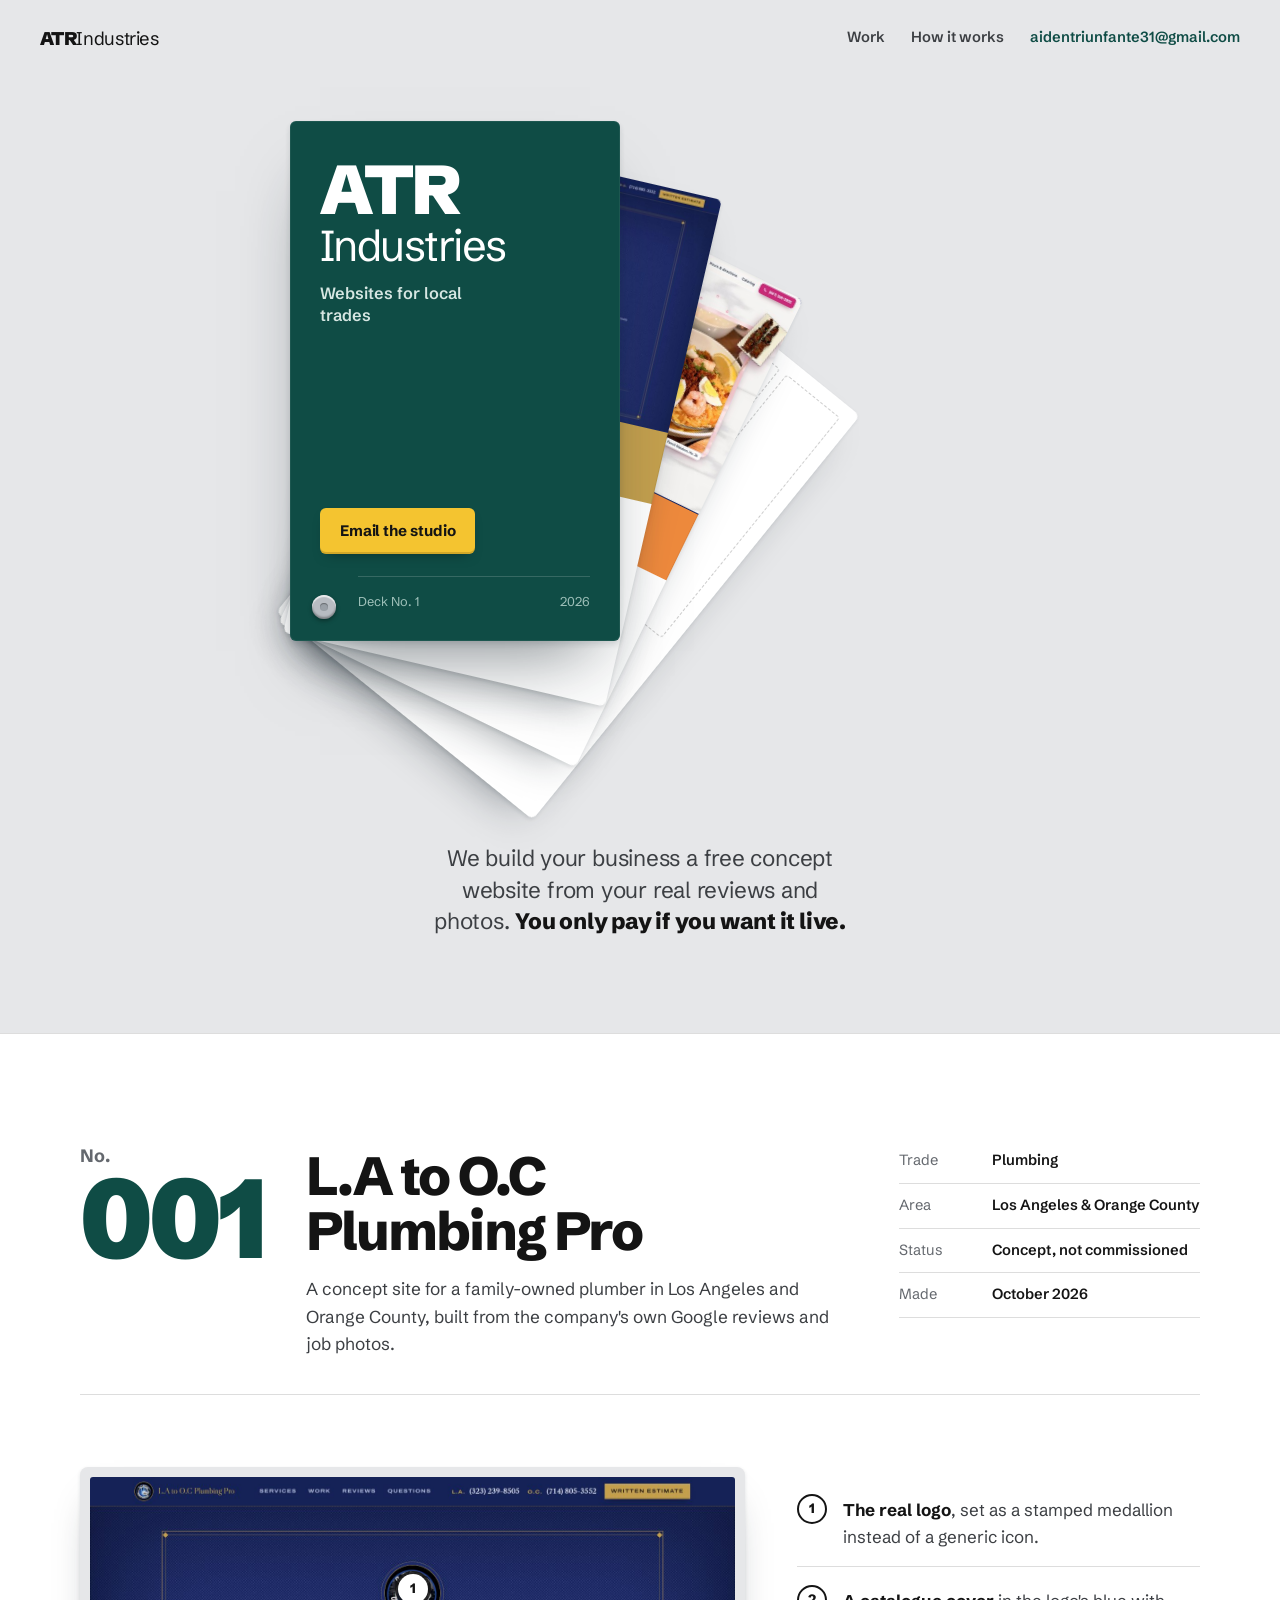
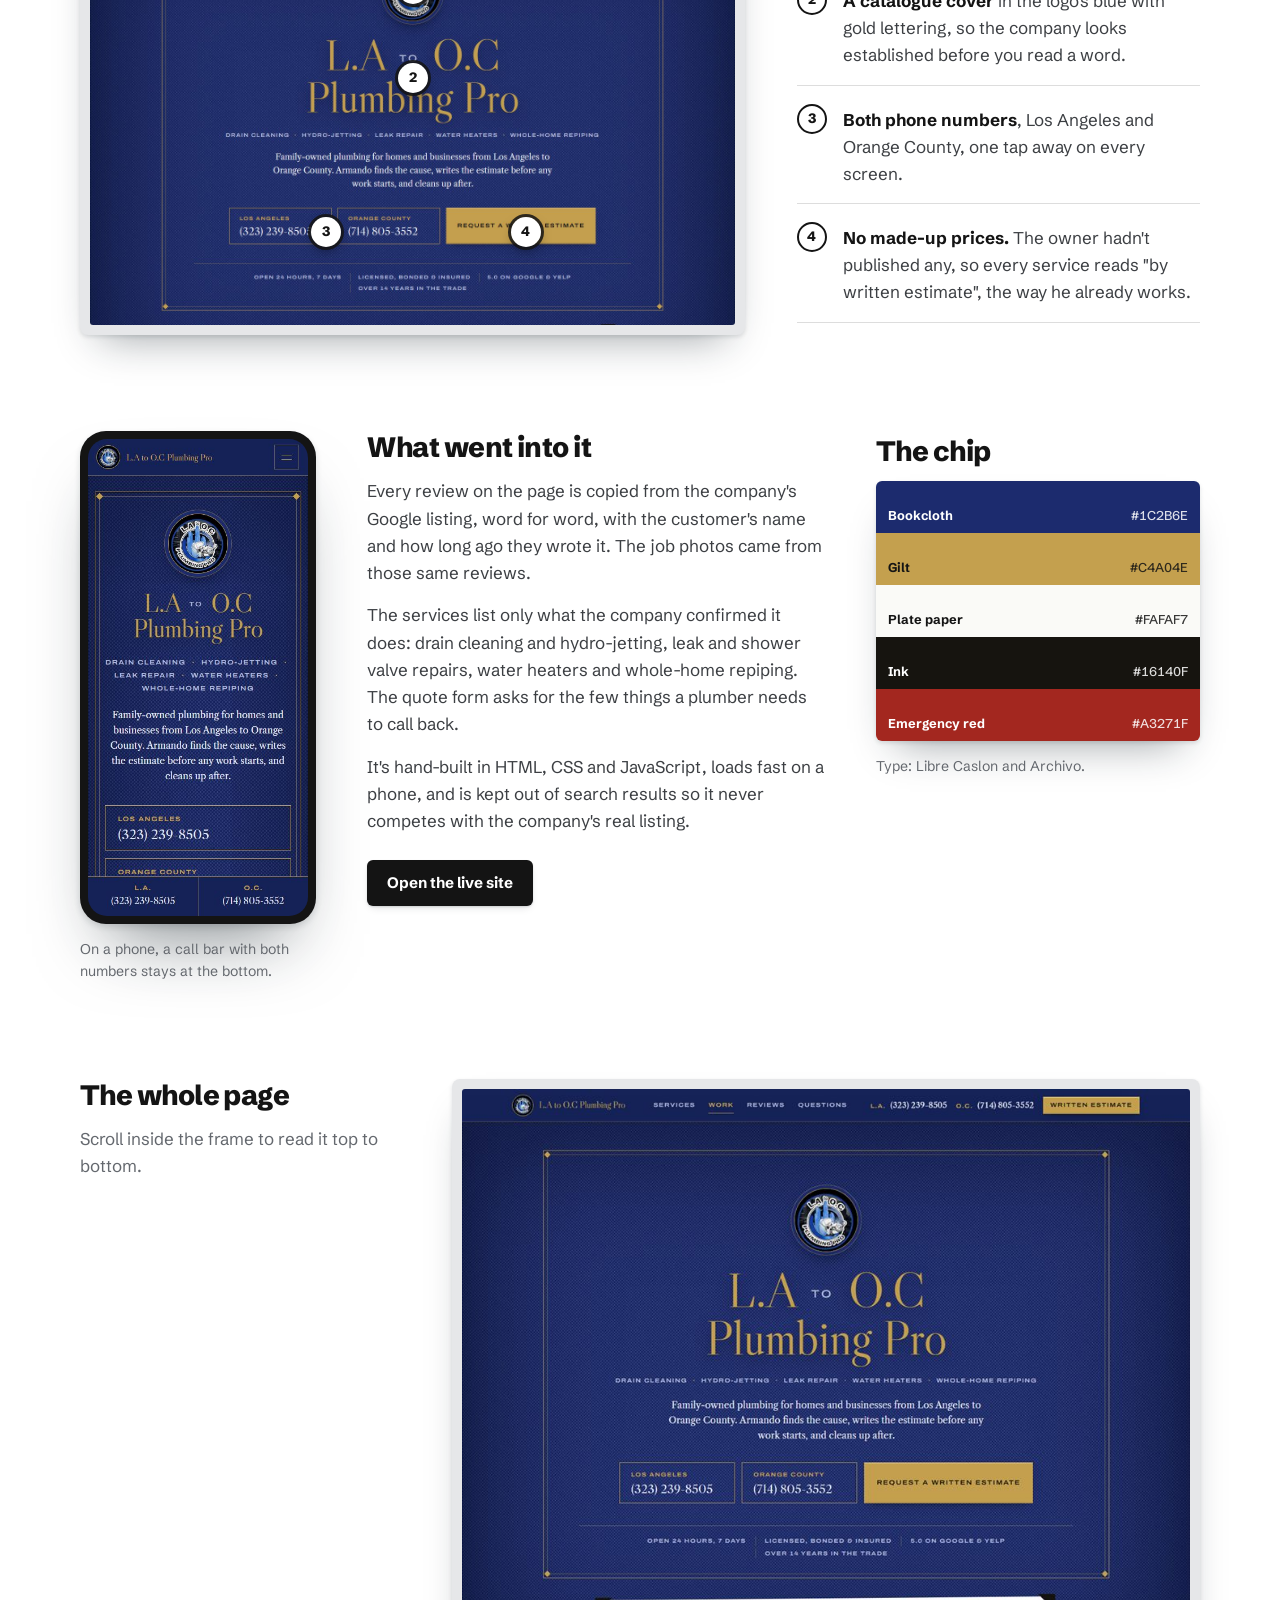
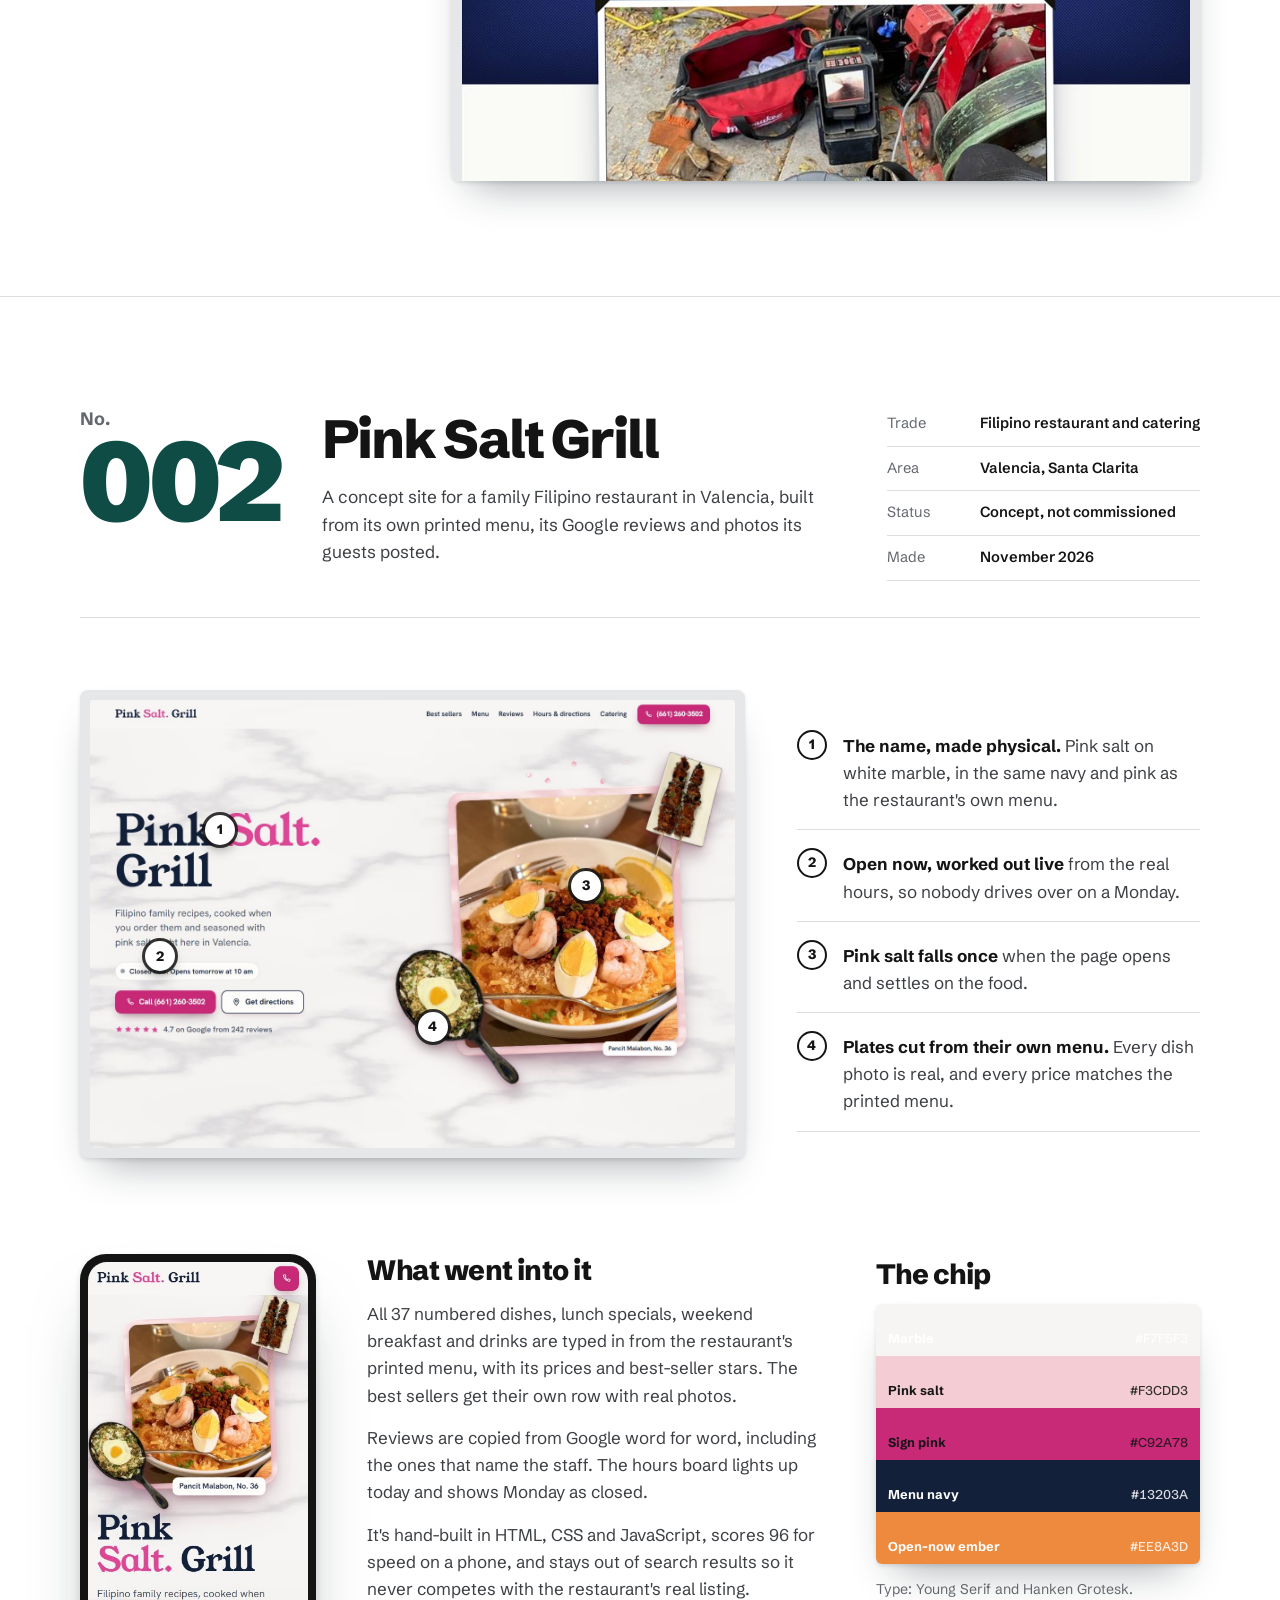
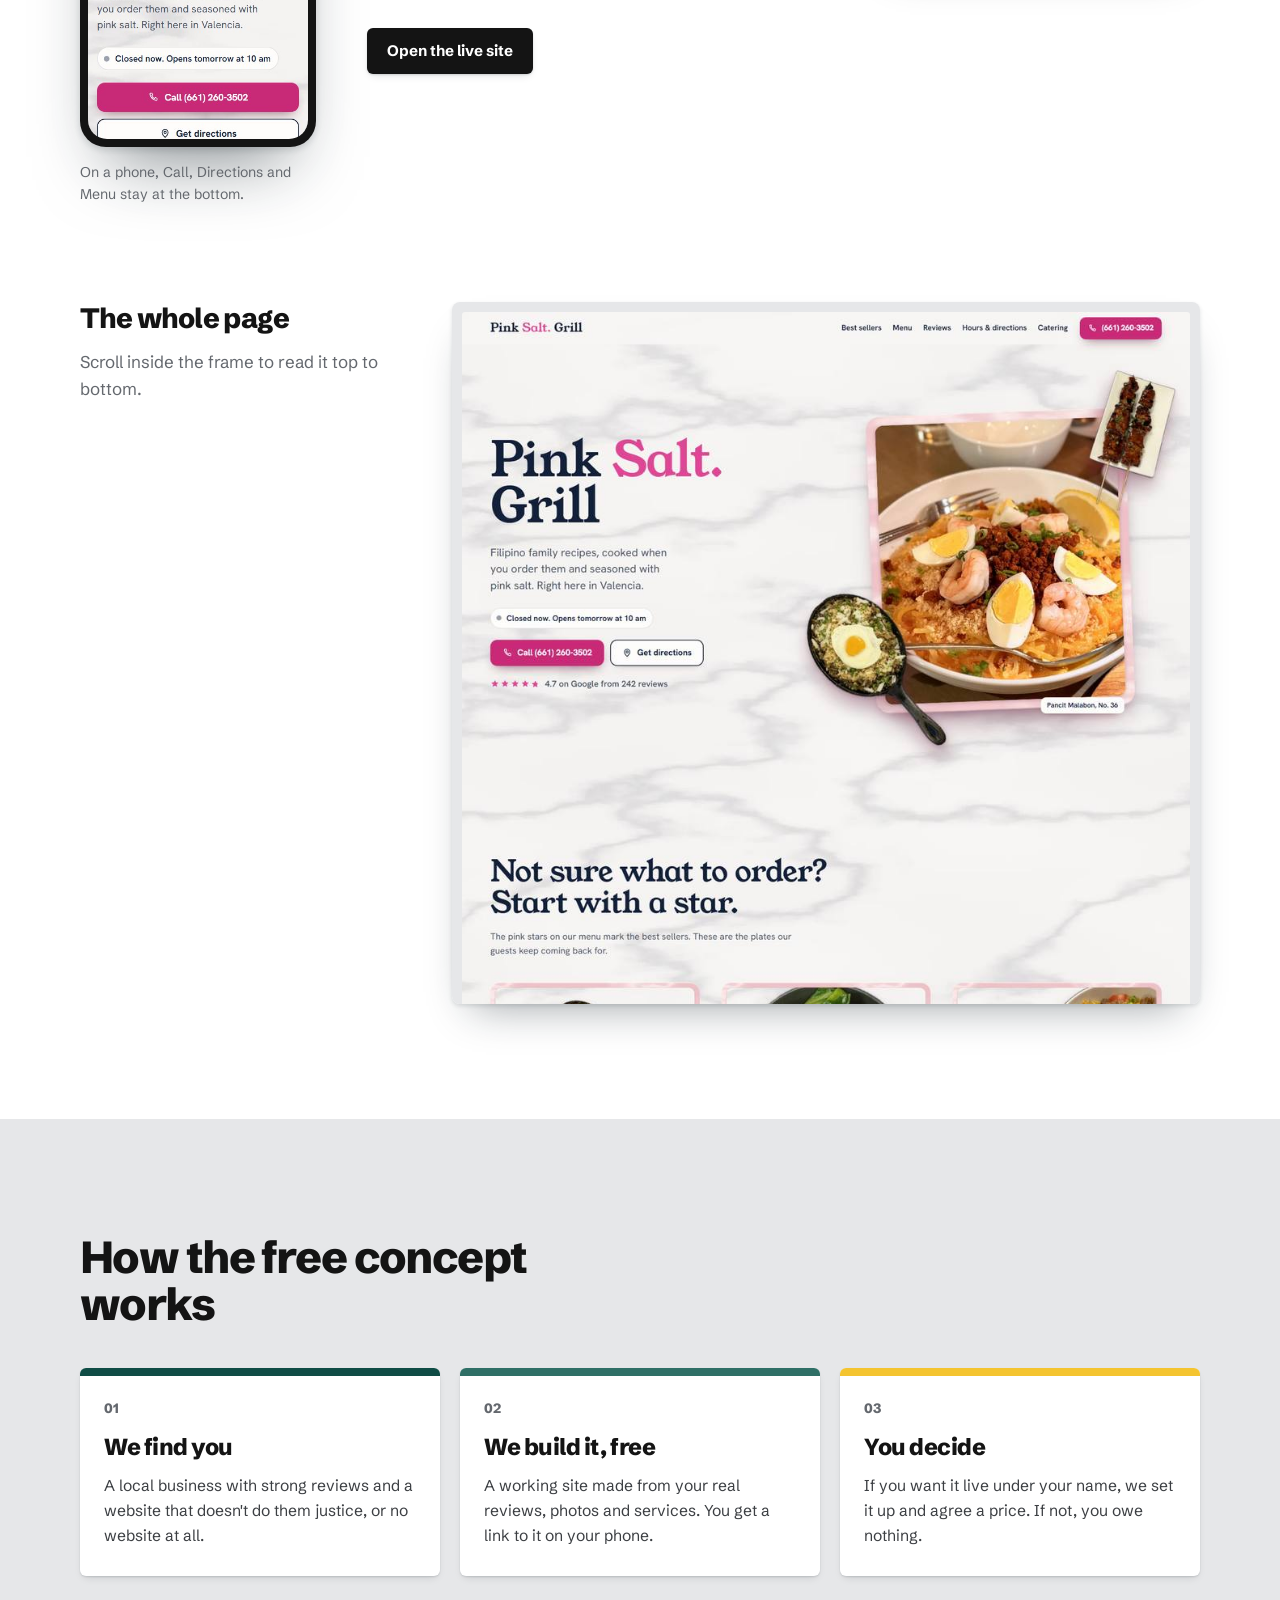
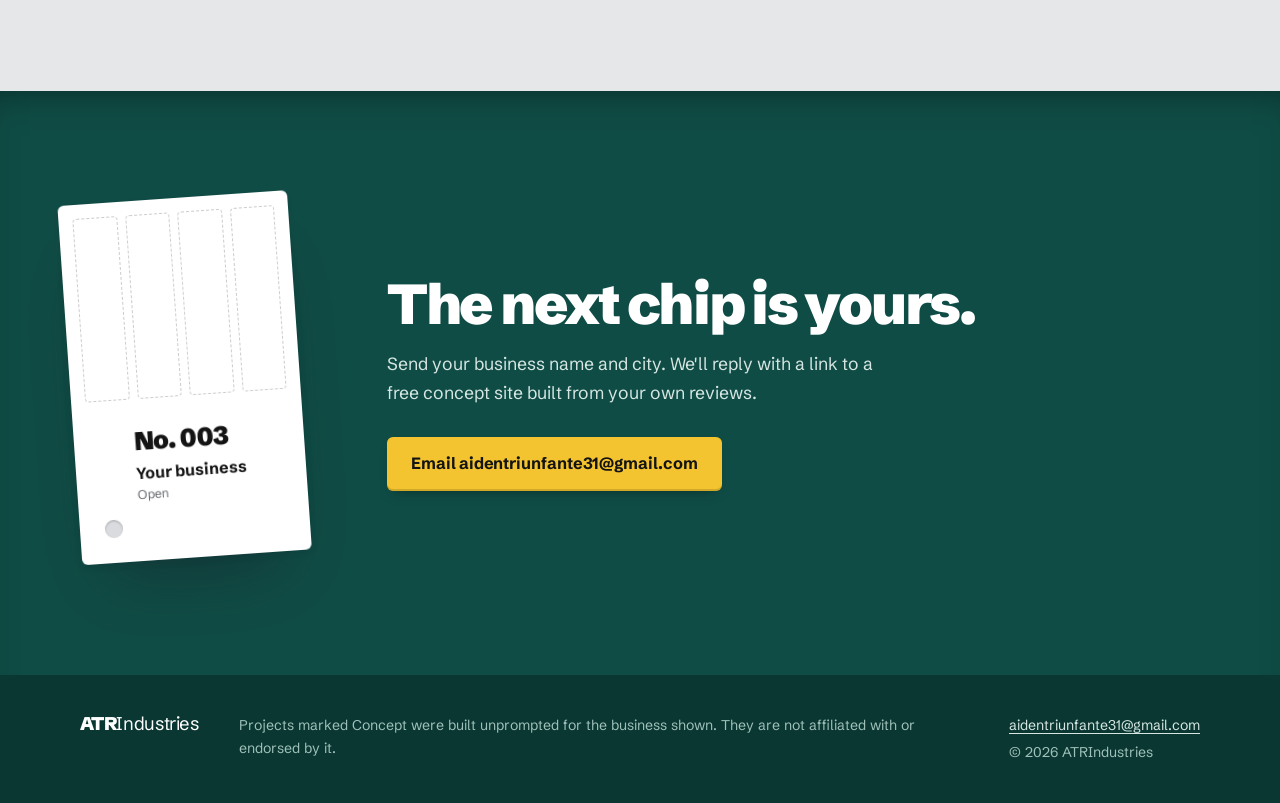
==== commit 4c68a053: "Refresh Pink Salt Grill screenshots Co-Authored-By: Claude Opus 5.5 <noreply@anthropic.com>" ====
--- a/index.html
+++ b/index.html
@@ -216,7 +216,7 @@
     <figure class="scroller">
       <figcaption><h2>The whole page</h2><p>Scroll inside the frame to read it top to bottom.</p></figcaption>
       <div class="scroll-frame" tabindex="0" aria-label="Full-page screenshot of the Pink Salt Grill concept site, scrollable">
-        <img src="assets/pinksalt-full.jpg" alt="Full-page screenshot: the marble hero, starred best sellers, the full priced menu with lunch and breakfast, guest reviews, hours and photos, catering request form, questions and footer" width="900" height="7468" loading="lazy">
+        <img src="assets/pinksalt-full.jpg" alt="Full-page screenshot: the marble hero, starred best sellers, the full priced menu with lunch and breakfast, guest reviews, hours and photos, catering request form, questions and footer" width="900" height="7326" loading="lazy">
       </div>
     </figure>
   </div>
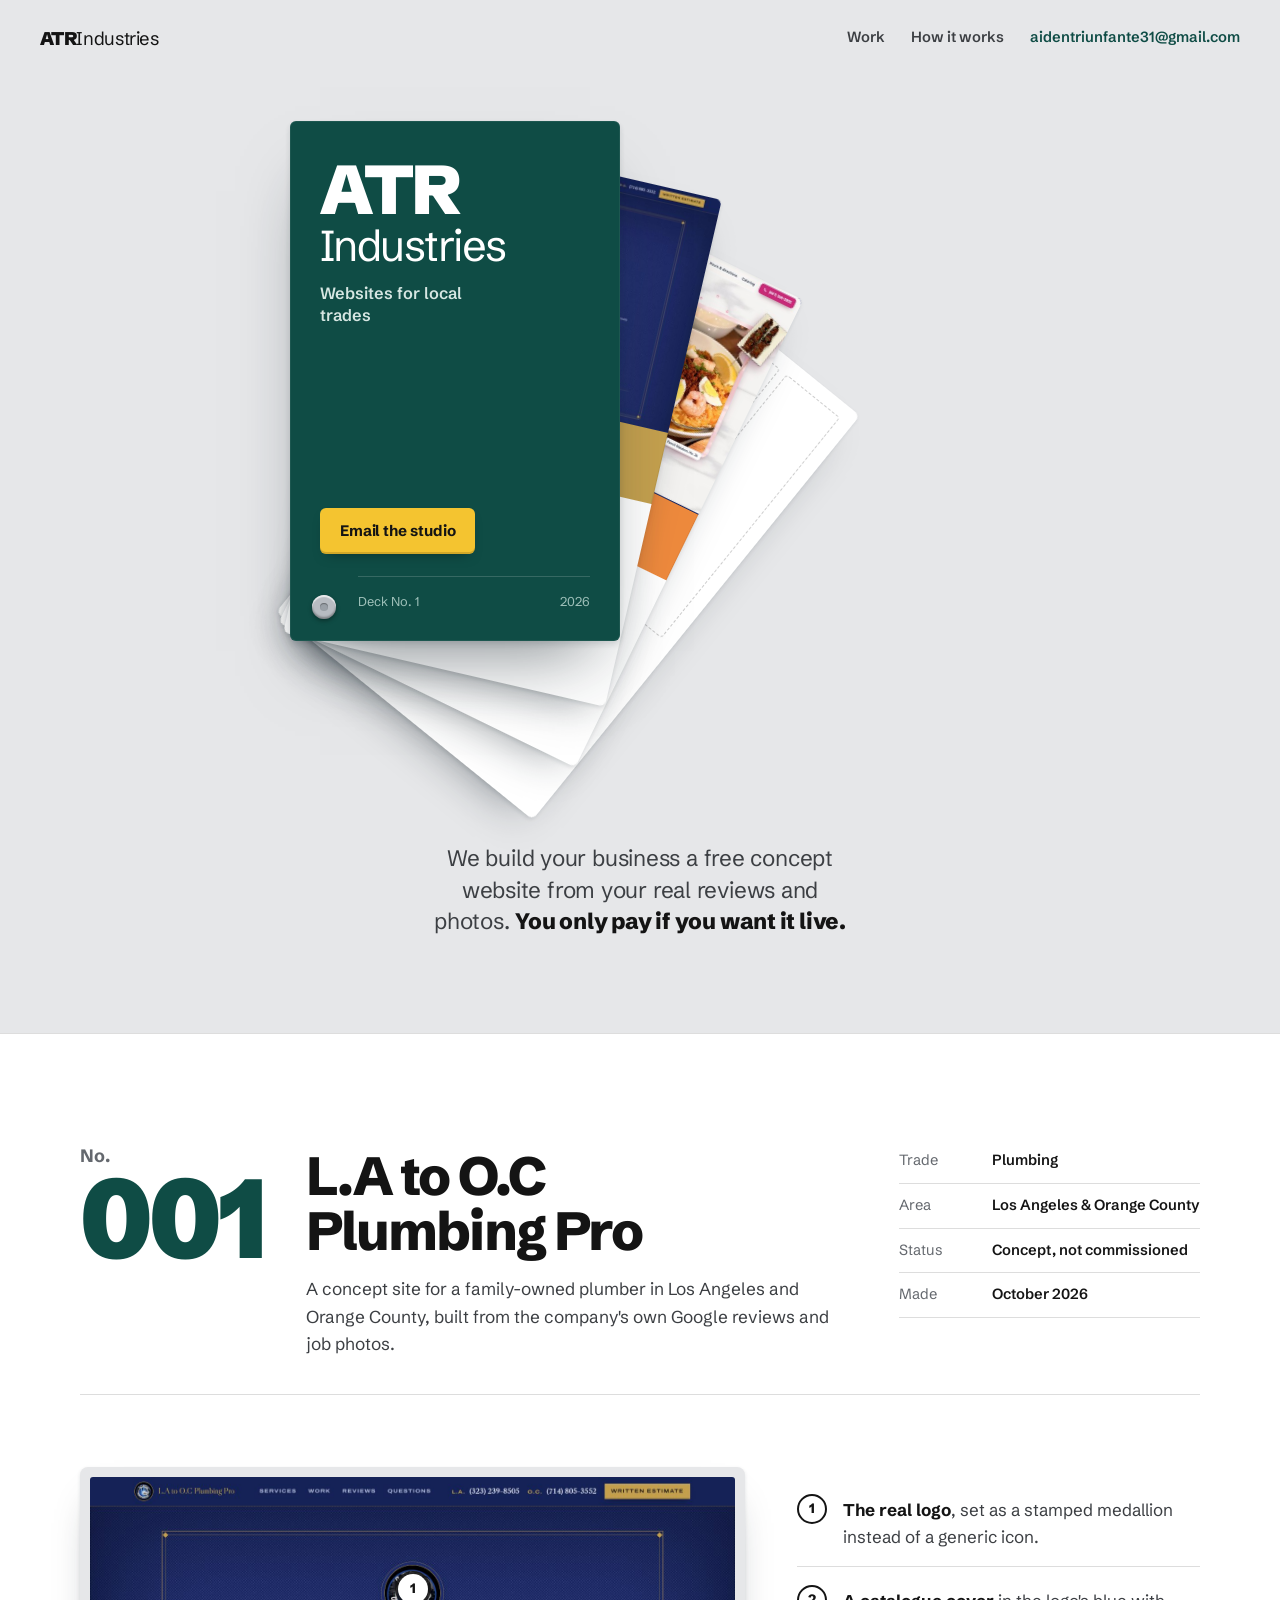
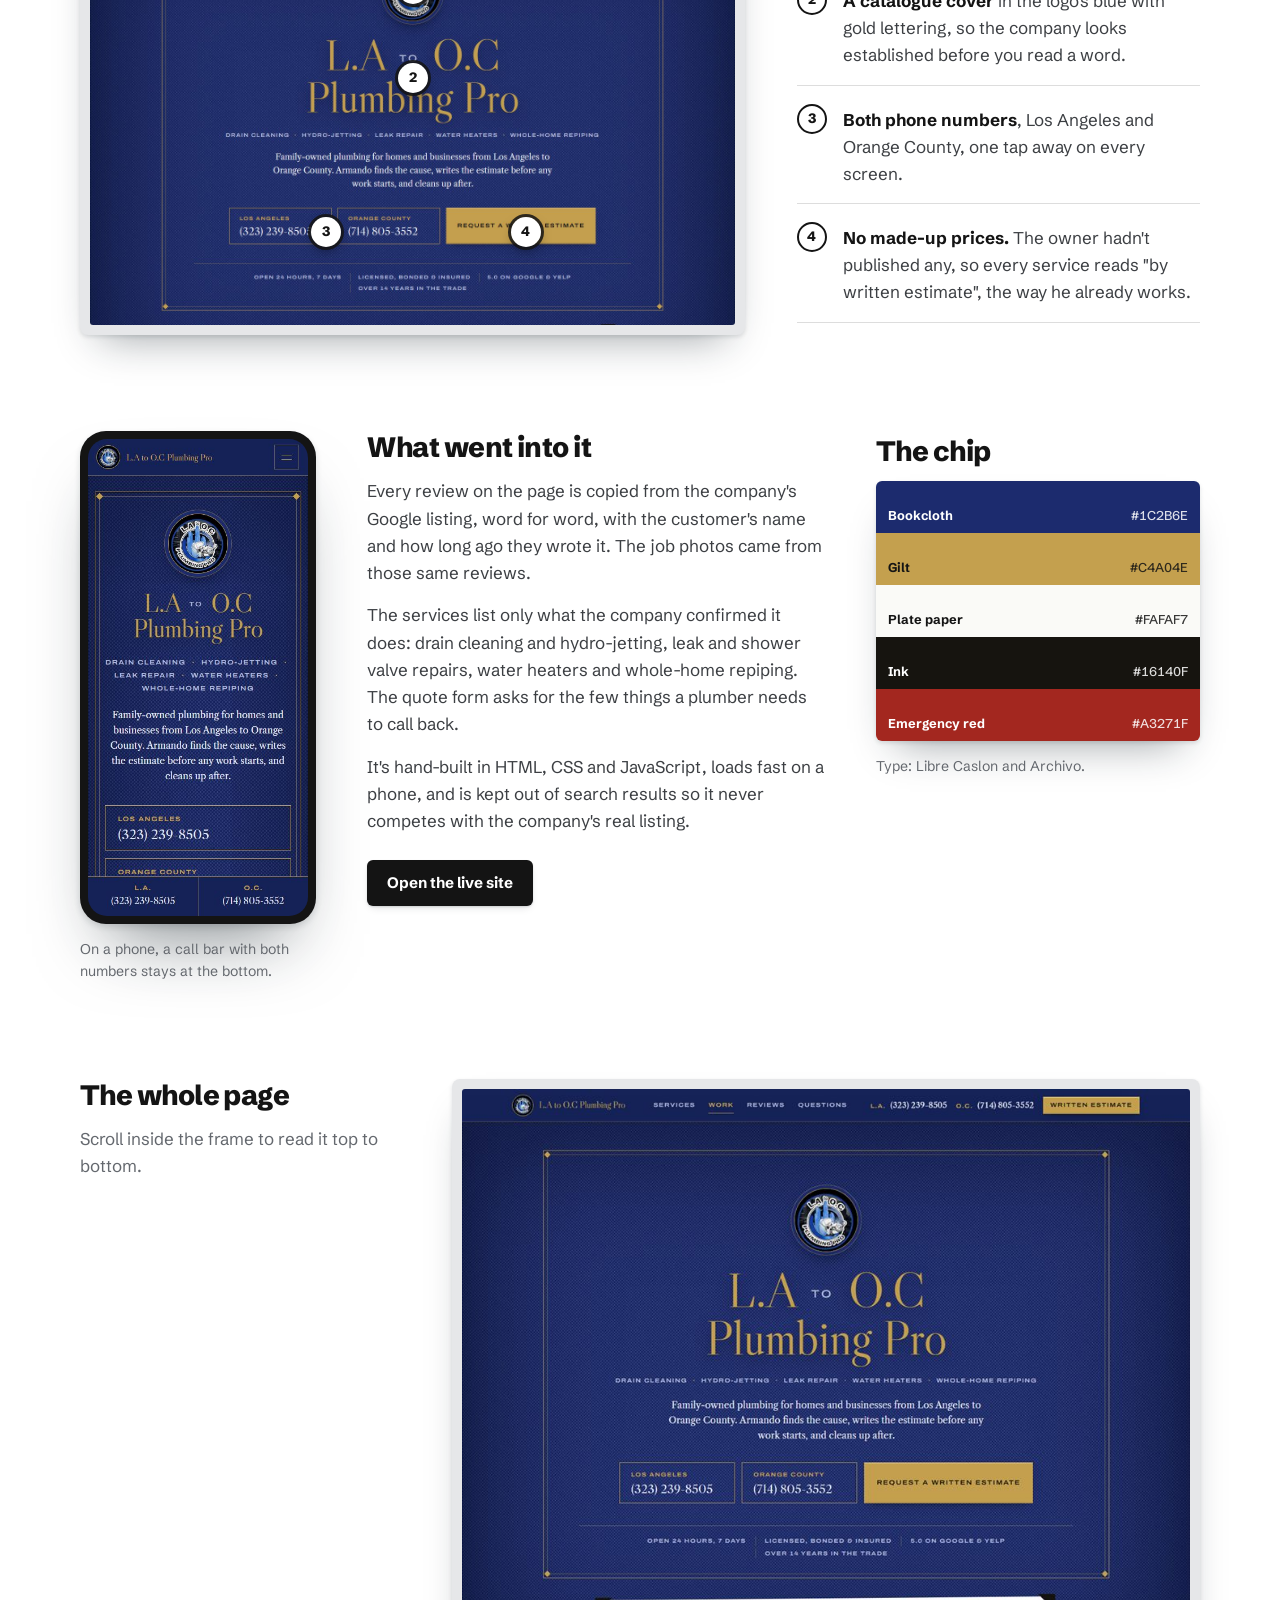
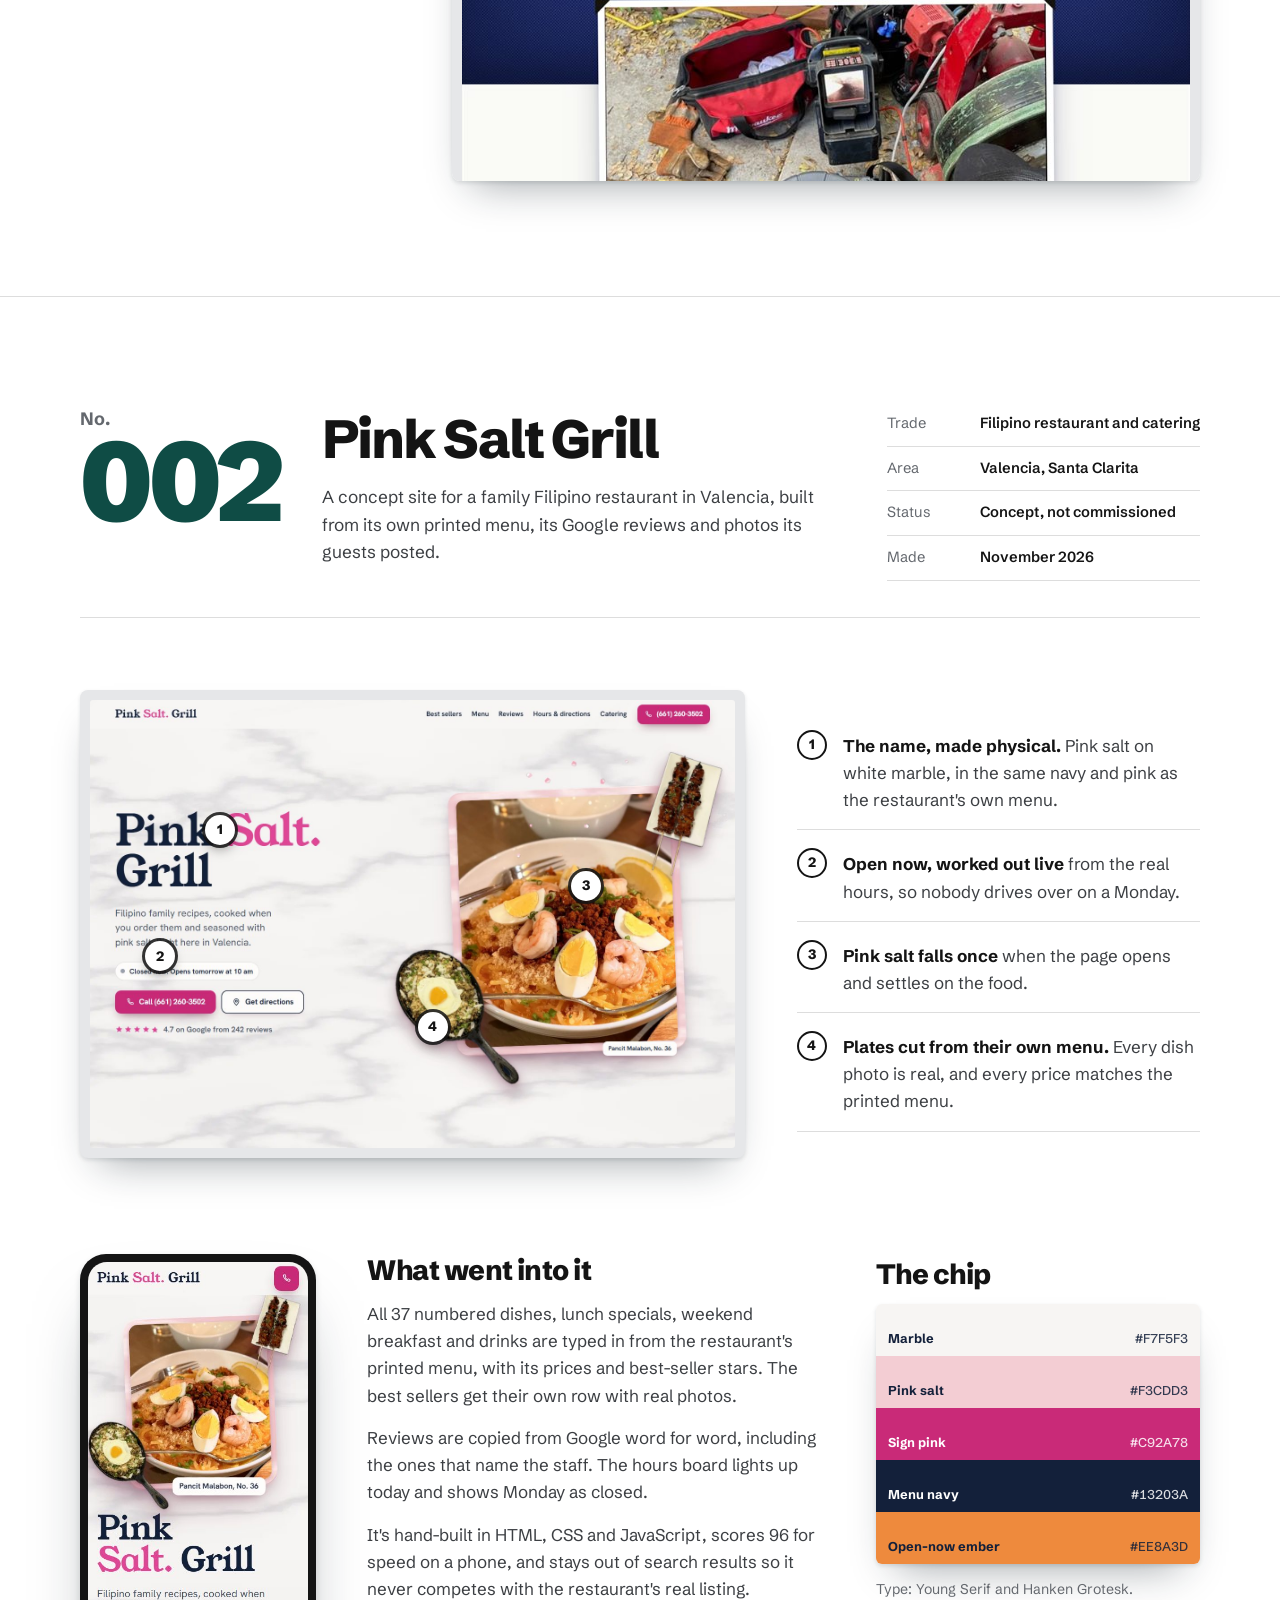
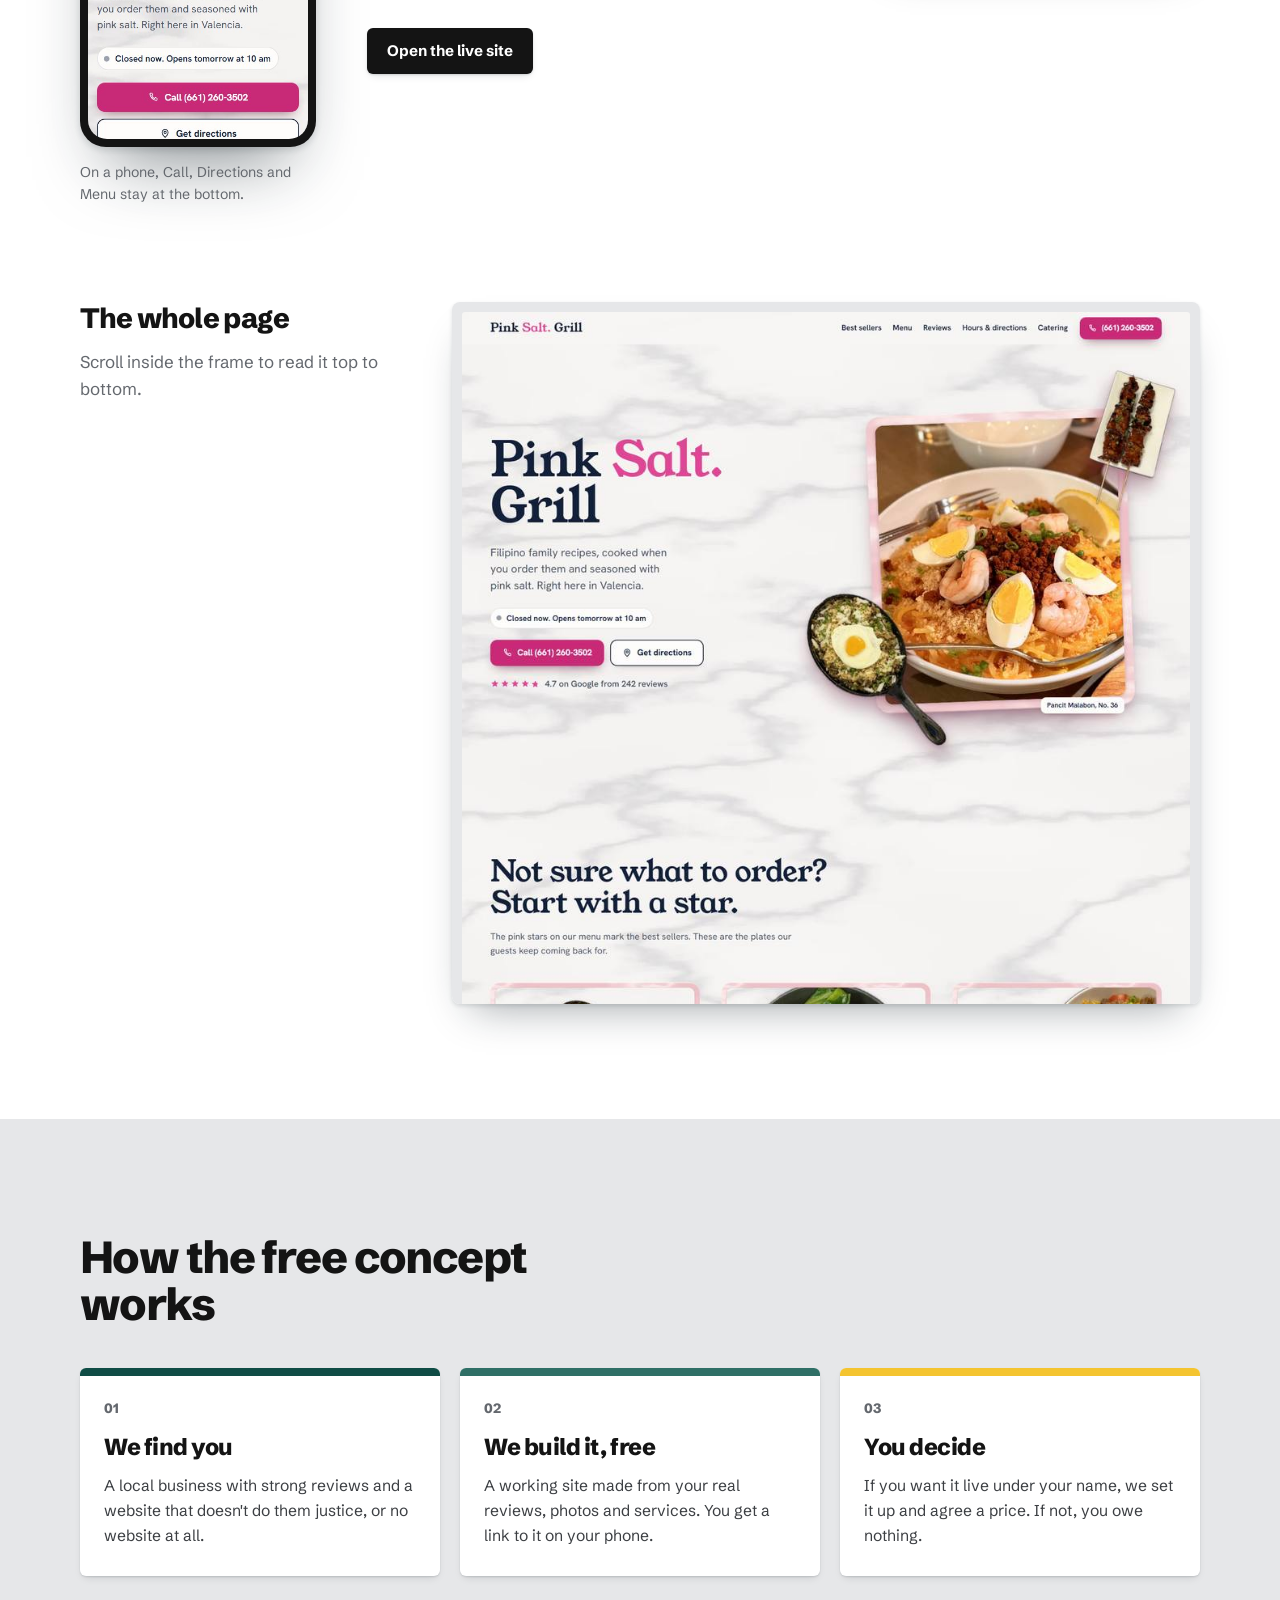
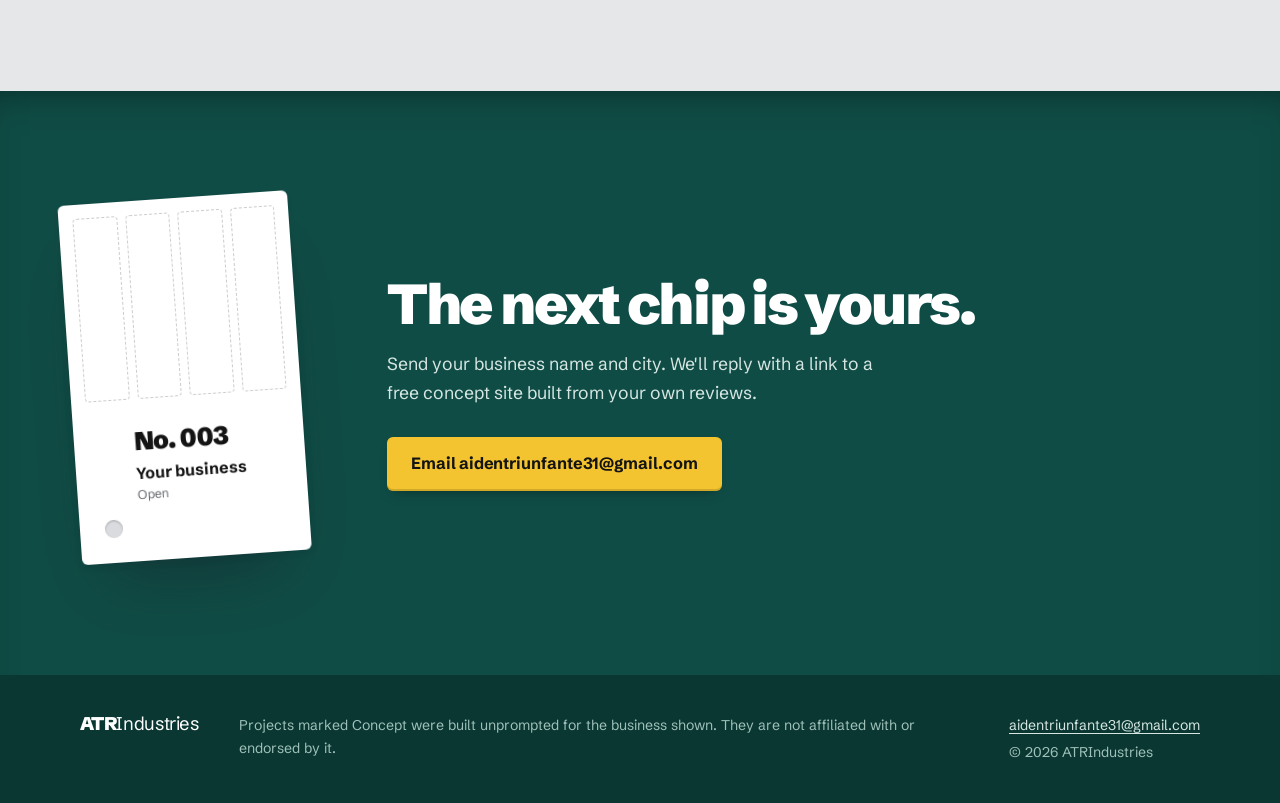
==== commit 3cca287d: "Readable labels on the Pink Salt Grill palette swatches Co-Authored-By: Claude Opus 5.5 <noreply@ant" ====
--- a/index.html
+++ b/index.html
@@ -203,11 +203,11 @@
       <div class="palette">
         <h2>The chip</h2>
         <ul>
-          <li style="--c:#f7f5f3"><span>Marble</span><code>#F7F5F3</code></li>
-          <li style="--c:#f3cdd3"><span>Pink salt</span><code>#F3CDD3</code></li>
-          <li style="--c:#c92a78"><span>Sign pink</span><code>#C92A78</code></li>
-          <li style="--c:#13203a"><span>Menu navy</span><code>#13203A</code></li>
-          <li style="--c:#ee8a3d"><span>Open-now ember</span><code>#EE8A3D</code></li>
+          <li style="--c:#f7f5f3; --t:#13203a"><span>Marble</span><code>#F7F5F3</code></li>
+          <li style="--c:#f3cdd3; --t:#13203a"><span>Pink salt</span><code>#F3CDD3</code></li>
+          <li style="--c:#c92a78; --t:#ffffff"><span>Sign pink</span><code>#C92A78</code></li>
+          <li style="--c:#13203a; --t:#ffffff"><span>Menu navy</span><code>#13203A</code></li>
+          <li style="--c:#ee8a3d; --t:#13203a"><span>Open-now ember</span><code>#EE8A3D</code></li>
         </ul>
         <p>Type: Young Serif and Hanken Grotesk.</p>
       </div>
--- a/styles.css
+++ b/styles.css
@@ -1,262 +1,263 @@
-/* ATRIndustries: the fan deck
-   Display-card gray ground, white chip stock, deck-cover green,
-   one saffron flash for whatever is active. */
-
-/* Self-hosted font (latin subset): no third-party request blocks the first paint */
-@font-face {
-  font-family: 'Schibsted Grotesk';
-  font-style: normal;
-  font-weight: 400 900;
-  font-display: swap;
-  src: url(assets/fonts/schibsted-grotesk-normal-400-900.woff2) format('woff2');
-  unicode-range: U+0000-00FF, U+0131, U+0152-0153, U+02BB-02BC, U+02C6, U+02DA, U+02DC, U+0304, U+0308, U+0329, U+2000-206F, U+20AC, U+2122, U+2191, U+2193, U+2212, U+2215, U+FEFF, U+FFFD;
-}
-
-:root {
-  --green: #0f4c45;
-  --green-deep: #0a3732;
-  --green-ink: #d6e6e2;
-  --green-ink-2: #9fc1ba;
-  --ground: #e6e7e9;
-  --ground-2: #d9dbde;
-  --chip: #ffffff;
-  --ink: #141414;
-  --ink-2: #3c3f43;
-  --muted: #64686e;
-  --rule: rgb(20 20 20 / 0.14);
-  --flash: #f4c430;
-  --steel: #b8bcc2;
-  --shade: 20 32 40;
-  --lift-1: 0 1px 2px rgb(var(--shade) / 0.14), 0 4px 10px -4px rgb(var(--shade) / 0.18);
-  --lift-2: 0 2px 4px rgb(var(--shade) / 0.12), 0 22px 40px -20px rgb(var(--shade) / 0.42);
-  --lift-3: 0 3px 6px rgb(var(--shade) / 0.14), 0 40px 70px -30px rgb(var(--shade) / 0.55);
-
-  --font: "Schibsted Grotesk", "Helvetica Neue", Arial, sans-serif;
-  --wrap: 1200px;
-  --gutter: clamp(16px, 4vw, 40px);
-  --ease: cubic-bezier(0.16, 1, 0.3, 1);
-
-  /* deck geometry */
-  --cw: 330px;
-  --ch: 520px;
-  --a1: 13deg;
-  --a2: 26deg;
-  --a3: 39deg;
-  --pivot-x: 34px;
-  --pivot-y: 34px;
-}
-
-*, *::before, *::after { box-sizing: border-box; }
-html { scroll-behavior: smooth; -webkit-text-size-adjust: 100%; scrollbar-color: var(--green) var(--ground); }
-body { margin: 0; background: var(--ground); color: var(--ink); font-family: var(--font); font-size: 17px; line-height: 1.6; -webkit-font-smoothing: antialiased; caret-color: var(--green); overflow-x: hidden; }
-::selection { background: var(--flash); color: var(--ink); }
-img { display: block; max-width: 100%; height: auto; }
-a { color: inherit; text-underline-offset: 0.2em; text-decoration-thickness: 1px; }
-h1, h2, h3, p, figure, dl, dd { margin: 0; }
-ol, ul { margin: 0; padding: 0; list-style: none; }
-:focus-visible { outline: 2px solid var(--green); outline-offset: 3px; border-radius: 4px; }
-.cover :focus-visible, .next :focus-visible { outline-color: var(--flash); }
-.skip { position: absolute; left: 12px; top: -60px; z-index: 50; background: var(--flash); color: var(--ink); padding: 10px 14px; font-weight: 700; border-radius: 6px; }
-.skip:focus { top: 12px; }
-.wrap { max-width: var(--wrap); margin: 0 auto; padding-inline: var(--gutter); }
-
-/* ---------- Buttons ---------- */
-.btn { display: inline-flex; align-items: center; justify-content: center; gap: 0.5em; padding: 0.85em 1.3em; border-radius: 6px; font-weight: 700; font-size: 0.95rem; line-height: 1.3; text-decoration: none; letter-spacing: -0.005em; transition: transform 0.25s var(--ease), box-shadow 0.25s var(--ease), background-color 0.2s; }
-.btn:active { transform: translateY(1px); transition-duration: 0.1s; }
-.btn-lg { padding: 1em 1.5em; font-size: 1.02rem; }
-.btn-flash { background: var(--flash); color: var(--ink); box-shadow: inset 0 -2px 0 rgb(0 0 0 / 0.14), 0 6px 14px -8px rgb(0 0 0 / 0.5); }
-.btn-flash:hover { transform: translateY(-1px); box-shadow: inset 0 -2px 0 rgb(0 0 0 / 0.14), 0 12px 22px -10px rgb(0 0 0 / 0.55); }
-.btn-ink { background: var(--ink); color: var(--chip); box-shadow: var(--lift-1); }
-.btn-ink:hover { background: var(--green); transform: translateY(-1px); box-shadow: var(--lift-2); }
-
-/* ---------- Header ---------- */
-.top { position: relative; z-index: 10; display: flex; align-items: center; justify-content: space-between; gap: 20px; max-width: 1320px; margin: 0 auto; padding: 22px var(--gutter); }
-.mark { font-size: 1.15rem; letter-spacing: -0.02em; text-decoration: none; font-weight: 400; }
-.mark b { font-weight: 900; letter-spacing: -0.03em; }
-.top-nav { display: flex; align-items: center; gap: 26px; font-size: 0.92rem; font-weight: 600; }
-.top-nav a { text-decoration: none; color: var(--ink-2); padding: 4px 0; border-bottom: 1px solid transparent; transition: color 0.2s, border-color 0.2s; }
-.top-nav a:hover { color: var(--ink); border-color: var(--ink); }
-.top-mail { color: var(--green) !important; }
-.top-mail .short { display: none; }
-
-/* ---------- The deck ---------- */
-.stage { position: relative; padding: clamp(8px, 2vw, 24px) var(--gutter) clamp(56px, 8vw, 96px); display: flex; flex-direction: column; align-items: center; }
-.deck { position: relative; width: calc(var(--cw) * 0.8 + var(--ch) * 0.64 + 40px); height: calc(var(--ch) + 40px); margin-left: calc(var(--ch) * -0.2); margin-bottom: calc(var(--cw) * 0.42); }
-.chip, .next-chip {
-  position: absolute; left: 20px; bottom: 20px; width: var(--cw); height: var(--ch);
-  border-radius: 6px; background: var(--chip); color: var(--ink); text-decoration: none;
-  transform-origin: var(--pivot-x) calc(100% - var(--pivot-y));
-  transform: rotate(var(--a, 0deg)) translateY(var(--lift, 0px));
-  box-shadow: var(--lift-2);
-  transition: transform 0.55s var(--ease), box-shadow 0.4s var(--ease);
-  display: flex; flex-direction: column; overflow: hidden;
-}
-/* punched rivet hole on every chip */
-.chip::after, .next-chip::after { content: ""; position: absolute; left: calc(var(--pivot-x) - 9px); bottom: calc(var(--pivot-y) - 9px); width: 18px; height: 18px; border-radius: 50%; background: var(--ground-2); box-shadow: inset 0 1px 2px rgb(0 0 0 / 0.25); }
-.chip-next { z-index: 1; }
-.chip-work { z-index: 2; }
-.cover { z-index: 3; --a: 0deg; }
-a.chip:hover, a.chip:focus-visible { --lift: -34px; box-shadow: var(--lift-3); }
-a.chip:focus-visible { outline-offset: 4px; }
-
-.chip-shot { display: block; height: 46%; overflow: hidden; background: #1c2b6e; border-bottom: 1px solid var(--rule); }
-.chip-shot img { width: 100%; height: 100%; object-fit: cover; object-position: 50% 0; transition: transform 0.9s var(--ease); }
-a.chip:hover .chip-shot img { transform: scale(1.04); }
-.chip-swatches, .chip-blank { display: grid; grid-template-columns: repeat(5, 1fr); height: 14%; }
-.chip-swatches i { background: var(--c); border-right: 1px solid rgb(0 0 0 / 0.06); }
-.chip-blank { grid-template-columns: repeat(4, 1fr); height: 60%; gap: 8px; padding: 14px; }
-.chip-blank i { border: 1.5px dashed rgb(20 20 20 / 0.22); border-radius: 4px; }
-.chip-meta { display: flex; flex-direction: column; gap: 2px; padding: 16px 18px 0 calc(var(--pivot-x) + 26px); }
-.chip-meta b { font-size: 1.6rem; font-weight: 900; letter-spacing: -0.03em; line-height: 1; }
-.chip-meta span { font-weight: 700; font-size: 1rem; line-height: 1.25; margin-top: 6px; }
-.chip-meta small { font-size: 0.78rem; color: var(--muted); }
-.chip-work .chip-meta { padding-top: 14px; }
-.chip-next .chip-meta { margin-top: auto; padding-bottom: 70px; }
-.chip-tab { position: absolute; z-index: 2; top: 0; right: 14px; padding: 18px 10px 8px; background: var(--flash); color: var(--ink); font-size: 0.72rem; font-weight: 800; letter-spacing: 0.02em; border-radius: 0 0 4px 4px; transform: translateY(-110%); transition: transform 0.4s var(--ease); box-shadow: 0 4px 8px -4px rgb(0 0 0 / 0.4); }
-.chip-work.seen .chip-tab { transform: translateY(-12px); }
-
-.cover { background: var(--green); color: var(--green-ink); padding: 34px 30px 30px; justify-content: flex-start; box-shadow: var(--lift-3), inset 0 0 0 1px rgb(255 255 255 / 0.06); }
-.cover::after { background: var(--green-deep); box-shadow: inset 0 1px 2px rgb(0 0 0 / 0.5); }
-.cover-mark { font-size: clamp(2.1rem, 3.4vw, 2.7rem); line-height: 1; letter-spacing: -0.035em; color: #fff; font-weight: 400; }
-.cover-mark b { display: block; font-weight: 900; font-size: 1.6em; letter-spacing: -0.045em; }
-.cover-sub { margin-top: 16px; font-size: 1.02rem; font-weight: 600; color: var(--green-ink); max-width: 16ch; line-height: 1.3; }
-.cover .btn { align-self: flex-start; margin-top: auto; }
-.cover-foot { display: flex; justify-content: space-between; gap: 12px; margin: 22px 0 0 calc(var(--pivot-x) + 4px); padding-top: 14px; border-top: 1px solid rgb(255 255 255 / 0.16); font-size: 0.8rem; color: var(--green-ink-2); }
-
-.rivet { position: absolute; z-index: 5; left: calc(20px + var(--pivot-x) - 12px); bottom: calc(20px + var(--pivot-y) - 12px); width: 24px; height: 24px; border-radius: 50%; background: var(--steel); box-shadow: inset 0 2px 1px rgb(255 255 255 / 0.7), inset 0 -2px 2px rgb(0 0 0 / 0.3), 0 2px 4px rgb(0 0 0 / 0.35); }
-.rivet::after { content: ""; position: absolute; inset: 8px; border-radius: 50%; background: #9aa0a7; box-shadow: inset 0 1px 1px rgb(0 0 0 / 0.35); }
-
-.stage-line { max-width: 34ch; margin-top: clamp(28px, 4vw, 44px); text-align: center; font-size: clamp(1.15rem, 1.8vw, 1.4rem); line-height: 1.4; color: var(--ink-2); letter-spacing: -0.01em; text-wrap: balance; }
-.stage-line strong { color: var(--ink); font-weight: 800; }
-
-/* ---------- Project No. 001 ---------- */
-.project { background: var(--chip); padding: clamp(64px, 9vw, 120px) 0; border-top: 1px solid var(--rule); }
-.project-head { display: grid; grid-template-columns: auto 1fr auto; gap: 20px 44px; align-items: start; padding-bottom: 36px; border-bottom: 1px solid var(--rule); }
-.project-no { font-size: clamp(4rem, 9vw, 7rem); font-weight: 900; letter-spacing: -0.06em; line-height: 0.82; color: var(--green); }
-.project-no::before { content: "No."; display: block; font-size: 0.16em; letter-spacing: 0; font-weight: 700; color: var(--muted); margin-bottom: 0.5em; }
-.project h2.project-title { font-size: clamp(2rem, 4.2vw, 3.4rem); font-weight: 800; letter-spacing: -0.035em; line-height: 1.02; text-wrap: balance; }
-.project-lede { margin-top: 16px; max-width: 52ch; color: var(--ink-2); font-size: 1.08rem; }
-.facts { display: grid; gap: 10px; min-width: 230px; font-size: 0.92rem; }
-.facts div { display: grid; grid-template-columns: 5.2rem 1fr; gap: 10px; padding-bottom: 10px; border-bottom: 1px solid var(--rule); }
-.facts dt { color: var(--muted); }
-.facts dd { font-weight: 600; }
-
-.annotated { display: grid; grid-template-columns: 1.65fr 1fr; gap: clamp(28px, 4vw, 56px); align-items: center; margin-top: clamp(40px, 6vw, 72px); }
-.shot-mat { position: relative; padding: 10px; background: var(--ground); border-radius: 8px; box-shadow: var(--lift-2); }
-.shot-mat img { border-radius: 3px; }
-.pin { position: absolute; left: calc(10px + (100% - 20px) * var(--x) / 100%); top: calc(10px + (100% - 20px) * var(--y) / 100%); }
-.pin { left: var(--x); top: var(--y); width: 30px; height: 30px; margin: -15px 0 0 -15px; border-radius: 50%; display: grid; place-items: center; background: var(--chip); color: var(--ink); font-size: 0.85rem; font-weight: 800; box-shadow: 0 0 0 3px rgb(20 20 20 / 0.85), 0 6px 14px -4px rgb(0 0 0 / 0.6); transition: transform 0.3s var(--ease), background-color 0.2s; }
-.pin.on { background: var(--flash); transform: scale(1.18); }
-.notes { display: grid; gap: 4px; counter-reset: none; }
-.notes li { position: relative; padding: 16px 0 16px 46px; border-bottom: 1px solid var(--rule); color: var(--ink-2); cursor: default; transition: color 0.2s; }
-.notes li::before { content: attr(data-n); position: absolute; left: 0; top: 14px; width: 30px; height: 30px; border-radius: 50%; display: grid; place-items: center; border: 2px solid var(--ink); font-weight: 800; font-size: 0.85rem; color: var(--ink); transition: background-color 0.2s; }
-.notes li b { color: var(--ink); }
-.notes li.on::before { background: var(--flash); border-color: var(--ink); }
-.notes li.on { color: var(--ink); }
-
-.detail { display: grid; grid-template-columns: 0.62fr 1.2fr 0.85fr; gap: clamp(28px, 4vw, 56px); margin-top: clamp(56px, 8vw, 96px); align-items: start; }
-.phone-mat { padding: 8px; background: var(--ink); border-radius: 26px; box-shadow: var(--lift-3); max-width: 260px; }
-.phone-mat img { border-radius: 19px; }
-.phone figcaption { margin-top: 14px; font-size: 0.88rem; color: var(--muted); max-width: 26ch; }
-.detail h2, .scroller h2 { font-size: 1.75rem; font-weight: 800; letter-spacing: -0.02em; line-height: 1.15; margin-bottom: 14px; }
-.detail-text p { color: var(--ink-2); max-width: 60ch; }
-.detail-text p + p { margin-top: 0.9em; }
-.detail-text .btn { margin-top: 26px; }
-.palette { padding-top: 4px; }
-.palette ul { display: grid; gap: 0; border-radius: 6px; overflow: hidden; box-shadow: var(--lift-2); }
-.palette li { display: flex; justify-content: space-between; align-items: flex-end; gap: 10px; min-height: 52px; padding: 8px 12px; background: var(--c); font-size: 0.8rem; font-weight: 700; color: #fff; }
-.palette li:nth-child(3) { color: var(--ink); }
-.palette li:nth-child(2) { color: var(--ink); }
-.palette code { font-family: var(--font); font-weight: 500; opacity: 0.85; font-variant-numeric: tabular-nums; }
-.palette p { margin-top: 14px; font-size: 0.88rem; color: var(--muted); }
-
-.scroller { margin-top: clamp(56px, 8vw, 96px); display: grid; grid-template-columns: 0.6fr 1.4fr; gap: clamp(24px, 4vw, 56px); align-items: start; }
-.scroller figcaption p { color: var(--muted); }
-.scroll-frame { height: min(78vh, 760px); overflow-y: auto; border-radius: 8px; background: var(--ground); padding: 10px; box-shadow: var(--lift-2); scrollbar-color: var(--green) var(--ground); overscroll-behavior: contain; }
-.scroll-frame img { border-radius: 3px; width: 100%; }
-
-/* ---------- How ---------- */
-.how { padding: clamp(64px, 9vw, 120px) 0; }
-.how h2 { font-size: clamp(1.9rem, 3.6vw, 2.8rem); font-weight: 800; letter-spacing: -0.035em; line-height: 1.05; max-width: 18ch; }
-.steps { display: grid; grid-template-columns: repeat(3, 1fr); gap: 20px; margin-top: 40px; }
-.steps li { background: var(--chip); border-radius: 6px; padding: 24px 24px 28px; box-shadow: var(--lift-1); position: relative; overflow: hidden; }
-.steps li::before { content: ""; position: absolute; left: 0; right: 0; top: 0; height: 8px; background: var(--green); }
-.steps li:nth-child(2)::before { background: #2f6f66; }
-.steps li:nth-child(3)::before { background: var(--flash); }
-.steps b { display: block; font-size: 0.85rem; font-weight: 800; color: var(--muted); margin-top: 6px; }
-.steps h3 { font-size: 1.45rem; font-weight: 800; letter-spacing: -0.02em; margin: 8px 0 8px; }
-.steps p { color: var(--ink-2); font-size: 0.98rem; }
-
-/* ---------- Next chip ---------- */
-.next { background: var(--green); color: var(--green-ink); padding: clamp(64px, 9vw, 112px) 0; box-shadow: inset 0 24px 40px -28px rgb(0 0 0 / 0.5); }
-.next-grid { display: grid; grid-template-columns: auto 1fr; gap: clamp(36px, 6vw, 88px); align-items: center; }
-.next-chip { position: relative; left: auto; bottom: auto; --cw: 230px; --ch: 360px; transform: rotate(-4deg); box-shadow: var(--lift-3); }
-.next-chip .chip-meta { margin-top: auto; padding-bottom: 56px; }
-.next-text h2 { font-size: clamp(2rem, 4.4vw, 3.6rem); font-weight: 900; letter-spacing: -0.04em; line-height: 1; color: #fff; }
-.next-text p { margin: 18px 0 30px; max-width: 46ch; font-size: 1.1rem; color: var(--green-ink); }
-
-/* ---------- Footer ---------- */
-.foot { background: var(--green-deep); color: var(--green-ink-2); padding: 34px 0 40px; font-size: 0.88rem; }
-.foot-row { display: grid; grid-template-columns: auto 1fr auto; gap: 16px 40px; align-items: baseline; }
-.foot .mark { color: #fff; }
-.foot a { color: var(--green-ink); }
-
-/* ---------- Motion: the deck fans open once ---------- */
-@media (prefers-reduced-motion: no-preference) {
-  .chip-next, .chip-work { animation: fan 1.1s var(--ease) both; }
-  .chip-work { animation-delay: 0.25s; }
-  .chip-w2 { animation-delay: 0.34s; }
-  .chip-next { animation-delay: 0.44s; }
-  .cover { animation: settle 0.8s var(--ease) 0.05s both; }
-  .stage-line { animation: rise 0.8s var(--ease) 0.7s both; }
-}
-@keyframes fan { from { transform: rotate(0deg); } }
-@keyframes settle { from { transform: translateY(18px); } }
-@keyframes rise { from { transform: translateY(10px); } }
-.pin { animation: none; }
-.annotated.pre .pin { transform: scale(0); }
-.annotated .pin { transition: transform 0.45s var(--ease) var(--pd, 0ms), background-color 0.2s; }
-@media (prefers-reduced-motion: reduce) {
-  html { scroll-behavior: auto; }
-  .annotated.pre .pin { transform: none; }
-  a.chip:hover, a.chip:focus-visible { --lift: 0px; }
-}
-
-/* ---------- Responsive ---------- */
-@media (max-width: 1000px) {
-  .project-head { grid-template-columns: auto 1fr; }
-  .facts { grid-column: 1 / -1; grid-template-columns: repeat(2, 1fr); column-gap: 24px; }
-  .annotated { grid-template-columns: 1fr; }
-  .detail { grid-template-columns: auto 1fr; }
-  .palette { grid-column: 1 / -1; }
-  .scroller { grid-template-columns: 1fr; }
-  .steps { grid-template-columns: 1fr; max-width: 560px; }
-}
-@media (max-width: 640px) {
-  :root { --cw: min(62vw, 250px); --ch: calc(var(--cw) * 1.58); --a1: 9deg; --a2: 18deg; --a3: 27deg; --pivot-x: 26px; --pivot-y: 26px; }
-  .deck { width: calc(var(--cw) * 0.9 + var(--ch) * 0.46 + 30px); margin-left: 0; }
-  .cover { padding: 24px 20px 20px; }
-  .cover-mark { font-size: 1.85rem; }
-  .cover-sub { font-size: 0.92rem; margin-top: 10px; }
-  .cover .btn { padding: 0.75em 1em; font-size: 0.88rem; }
-  .cover-foot { font-size: 0.72rem; margin-top: 14px; padding-top: 10px; }
-  .chip-meta { padding: 10px 12px 0 calc(var(--pivot-x) + 20px); }
-  .chip-meta b { font-size: 1.2rem; }
-  .chip-meta span { font-size: 0.85rem; }
-  .chip-meta small { font-size: 0.72rem; }
-  .top-mail .long { display: none; }
-  .top-mail .short { display: inline; }
-  .top-nav { gap: 18px; }
-  .top-nav a:not(.top-mail):first-child { display: none; }
-  .project-head { grid-template-columns: 1fr; }
-  .facts { grid-template-columns: 1fr; }
-  .detail { grid-template-columns: 1fr; }
-  .phone-mat { max-width: 230px; }
-  .next-grid { grid-template-columns: 1fr; }
-  .next-chip { --cw: 180px; --ch: 280px; }
-  .foot-row { grid-template-columns: 1fr; }
-  .pin { width: 24px; height: 24px; margin: -12px 0 0 -12px; font-size: 0.72rem; }
-}
-
-/* Footer email: comfortable tap height on phones */
-.foot a { display: inline-block; padding: 4px 0; }
+/* ATRIndustries: the fan deck
+   Display-card gray ground, white chip stock, deck-cover green,
+   one saffron flash for whatever is active. */
+
+/* Self-hosted font (latin subset): no third-party request blocks the first paint */
+@font-face {
+  font-family: 'Schibsted Grotesk';
+  font-style: normal;
+  font-weight: 400 900;
+  font-display: swap;
+  src: url(assets/fonts/schibsted-grotesk-normal-400-900.woff2) format('woff2');
+  unicode-range: U+0000-00FF, U+0131, U+0152-0153, U+02BB-02BC, U+02C6, U+02DA, U+02DC, U+0304, U+0308, U+0329, U+2000-206F, U+20AC, U+2122, U+2191, U+2193, U+2212, U+2215, U+FEFF, U+FFFD;
+}
+
+:root {
+  --green: #0f4c45;
+  --green-deep: #0a3732;
+  --green-ink: #d6e6e2;
+  --green-ink-2: #9fc1ba;
+  --ground: #e6e7e9;
+  --ground-2: #d9dbde;
+  --chip: #ffffff;
+  --ink: #141414;
+  --ink-2: #3c3f43;
+  --muted: #64686e;
+  --rule: rgb(20 20 20 / 0.14);
+  --flash: #f4c430;
+  --steel: #b8bcc2;
+  --shade: 20 32 40;
+  --lift-1: 0 1px 2px rgb(var(--shade) / 0.14), 0 4px 10px -4px rgb(var(--shade) / 0.18);
+  --lift-2: 0 2px 4px rgb(var(--shade) / 0.12), 0 22px 40px -20px rgb(var(--shade) / 0.42);
+  --lift-3: 0 3px 6px rgb(var(--shade) / 0.14), 0 40px 70px -30px rgb(var(--shade) / 0.55);
+
+  --font: "Schibsted Grotesk", "Helvetica Neue", Arial, sans-serif;
+  --wrap: 1200px;
+  --gutter: clamp(16px, 4vw, 40px);
+  --ease: cubic-bezier(0.16, 1, 0.3, 1);
+
+  /* deck geometry */
+  --cw: 330px;
+  --ch: 520px;
+  --a1: 13deg;
+  --a2: 26deg;
+  --a3: 39deg;
+  --pivot-x: 34px;
+  --pivot-y: 34px;
+}
+
+*, *::before, *::after { box-sizing: border-box; }
+html { scroll-behavior: smooth; -webkit-text-size-adjust: 100%; scrollbar-color: var(--green) var(--ground); }
+body { margin: 0; background: var(--ground); color: var(--ink); font-family: var(--font); font-size: 17px; line-height: 1.6; -webkit-font-smoothing: antialiased; caret-color: var(--green); overflow-x: hidden; }
+::selection { background: var(--flash); color: var(--ink); }
+img { display: block; max-width: 100%; height: auto; }
+a { color: inherit; text-underline-offset: 0.2em; text-decoration-thickness: 1px; }
+h1, h2, h3, p, figure, dl, dd { margin: 0; }
+ol, ul { margin: 0; padding: 0; list-style: none; }
+:focus-visible { outline: 2px solid var(--green); outline-offset: 3px; border-radius: 4px; }
+.cover :focus-visible, .next :focus-visible { outline-color: var(--flash); }
+.skip { position: absolute; left: 12px; top: -60px; z-index: 50; background: var(--flash); color: var(--ink); padding: 10px 14px; font-weight: 700; border-radius: 6px; }
+.skip:focus { top: 12px; }
+.wrap { max-width: var(--wrap); margin: 0 auto; padding-inline: var(--gutter); }
+
+/* ---------- Buttons ---------- */
+.btn { display: inline-flex; align-items: center; justify-content: center; gap: 0.5em; padding: 0.85em 1.3em; border-radius: 6px; font-weight: 700; font-size: 0.95rem; line-height: 1.3; text-decoration: none; letter-spacing: -0.005em; transition: transform 0.25s var(--ease), box-shadow 0.25s var(--ease), background-color 0.2s; }
+.btn:active { transform: translateY(1px); transition-duration: 0.1s; }
+.btn-lg { padding: 1em 1.5em; font-size: 1.02rem; }
+.btn-flash { background: var(--flash); color: var(--ink); box-shadow: inset 0 -2px 0 rgb(0 0 0 / 0.14), 0 6px 14px -8px rgb(0 0 0 / 0.5); }
+.btn-flash:hover { transform: translateY(-1px); box-shadow: inset 0 -2px 0 rgb(0 0 0 / 0.14), 0 12px 22px -10px rgb(0 0 0 / 0.55); }
+.btn-ink { background: var(--ink); color: var(--chip); box-shadow: var(--lift-1); }
+.btn-ink:hover { background: var(--green); transform: translateY(-1px); box-shadow: var(--lift-2); }
+
+/* ---------- Header ---------- */
+.top { position: relative; z-index: 10; display: flex; align-items: center; justify-content: space-between; gap: 20px; max-width: 1320px; margin: 0 auto; padding: 22px var(--gutter); }
+.mark { font-size: 1.15rem; letter-spacing: -0.02em; text-decoration: none; font-weight: 400; }
+.mark b { font-weight: 900; letter-spacing: -0.03em; }
+.top-nav { display: flex; align-items: center; gap: 26px; font-size: 0.92rem; font-weight: 600; }
+.top-nav a { text-decoration: none; color: var(--ink-2); padding: 4px 0; border-bottom: 1px solid transparent; transition: color 0.2s, border-color 0.2s; }
+.top-nav a:hover { color: var(--ink); border-color: var(--ink); }
+.top-mail { color: var(--green) !important; }
+.top-mail .short { display: none; }
+
+/* ---------- The deck ---------- */
+.stage { position: relative; padding: clamp(8px, 2vw, 24px) var(--gutter) clamp(56px, 8vw, 96px); display: flex; flex-direction: column; align-items: center; }
+.deck { position: relative; width: calc(var(--cw) * 0.8 + var(--ch) * 0.64 + 40px); height: calc(var(--ch) + 40px); margin-left: calc(var(--ch) * -0.2); margin-bottom: calc(var(--cw) * 0.42); }
+.chip, .next-chip {
+  position: absolute; left: 20px; bottom: 20px; width: var(--cw); height: var(--ch);
+  border-radius: 6px; background: var(--chip); color: var(--ink); text-decoration: none;
+  transform-origin: var(--pivot-x) calc(100% - var(--pivot-y));
+  transform: rotate(var(--a, 0deg)) translateY(var(--lift, 0px));
+  box-shadow: var(--lift-2);
+  transition: transform 0.55s var(--ease), box-shadow 0.4s var(--ease);
+  display: flex; flex-direction: column; overflow: hidden;
+}
+/* punched rivet hole on every chip */
+.chip::after, .next-chip::after { content: ""; position: absolute; left: calc(var(--pivot-x) - 9px); bottom: calc(var(--pivot-y) - 9px); width: 18px; height: 18px; border-radius: 50%; background: var(--ground-2); box-shadow: inset 0 1px 2px rgb(0 0 0 / 0.25); }
+.chip-next { z-index: 1; }
+.chip-work { z-index: 2; }
+.cover { z-index: 3; --a: 0deg; }
+a.chip:hover, a.chip:focus-visible { --lift: -34px; box-shadow: var(--lift-3); }
+a.chip:focus-visible { outline-offset: 4px; }
+
+.chip-shot { display: block; height: 46%; overflow: hidden; background: #1c2b6e; border-bottom: 1px solid var(--rule); }
+.chip-shot img { width: 100%; height: 100%; object-fit: cover; object-position: 50% 0; transition: transform 0.9s var(--ease); }
+a.chip:hover .chip-shot img { transform: scale(1.04); }
+.chip-swatches, .chip-blank { display: grid; grid-template-columns: repeat(5, 1fr); height: 14%; }
+.chip-swatches i { background: var(--c); border-right: 1px solid rgb(0 0 0 / 0.06); }
+.chip-blank { grid-template-columns: repeat(4, 1fr); height: 60%; gap: 8px; padding: 14px; }
+.chip-blank i { border: 1.5px dashed rgb(20 20 20 / 0.22); border-radius: 4px; }
+.chip-meta { display: flex; flex-direction: column; gap: 2px; padding: 16px 18px 0 calc(var(--pivot-x) + 26px); }
+.chip-meta b { font-size: 1.6rem; font-weight: 900; letter-spacing: -0.03em; line-height: 1; }
+.chip-meta span { font-weight: 700; font-size: 1rem; line-height: 1.25; margin-top: 6px; }
+.chip-meta small { font-size: 0.78rem; color: var(--muted); }
+.chip-work .chip-meta { padding-top: 14px; }
+.chip-next .chip-meta { margin-top: auto; padding-bottom: 70px; }
+.chip-tab { position: absolute; z-index: 2; top: 0; right: 14px; padding: 18px 10px 8px; background: var(--flash); color: var(--ink); font-size: 0.72rem; font-weight: 800; letter-spacing: 0.02em; border-radius: 0 0 4px 4px; transform: translateY(-110%); transition: transform 0.4s var(--ease); box-shadow: 0 4px 8px -4px rgb(0 0 0 / 0.4); }
+.chip-work.seen .chip-tab { transform: translateY(-12px); }
+
+.cover { background: var(--green); color: var(--green-ink); padding: 34px 30px 30px; justify-content: flex-start; box-shadow: var(--lift-3), inset 0 0 0 1px rgb(255 255 255 / 0.06); }
+.cover::after { background: var(--green-deep); box-shadow: inset 0 1px 2px rgb(0 0 0 / 0.5); }
+.cover-mark { font-size: clamp(2.1rem, 3.4vw, 2.7rem); line-height: 1; letter-spacing: -0.035em; color: #fff; font-weight: 400; }
+.cover-mark b { display: block; font-weight: 900; font-size: 1.6em; letter-spacing: -0.045em; }
+.cover-sub { margin-top: 16px; font-size: 1.02rem; font-weight: 600; color: var(--green-ink); max-width: 16ch; line-height: 1.3; }
+.cover .btn { align-self: flex-start; margin-top: auto; }
+.cover-foot { display: flex; justify-content: space-between; gap: 12px; margin: 22px 0 0 calc(var(--pivot-x) + 4px); padding-top: 14px; border-top: 1px solid rgb(255 255 255 / 0.16); font-size: 0.8rem; color: var(--green-ink-2); }
+
+.rivet { position: absolute; z-index: 5; left: calc(20px + var(--pivot-x) - 12px); bottom: calc(20px + var(--pivot-y) - 12px); width: 24px; height: 24px; border-radius: 50%; background: var(--steel); box-shadow: inset 0 2px 1px rgb(255 255 255 / 0.7), inset 0 -2px 2px rgb(0 0 0 / 0.3), 0 2px 4px rgb(0 0 0 / 0.35); }
+.rivet::after { content: ""; position: absolute; inset: 8px; border-radius: 50%; background: #9aa0a7; box-shadow: inset 0 1px 1px rgb(0 0 0 / 0.35); }
+
+.stage-line { max-width: 34ch; margin-top: clamp(28px, 4vw, 44px); text-align: center; font-size: clamp(1.15rem, 1.8vw, 1.4rem); line-height: 1.4; color: var(--ink-2); letter-spacing: -0.01em; text-wrap: balance; }
+.stage-line strong { color: var(--ink); font-weight: 800; }
+
+/* ---------- Project No. 001 ---------- */
+.project { background: var(--chip); padding: clamp(64px, 9vw, 120px) 0; border-top: 1px solid var(--rule); }
+.project-head { display: grid; grid-template-columns: auto 1fr auto; gap: 20px 44px; align-items: start; padding-bottom: 36px; border-bottom: 1px solid var(--rule); }
+.project-no { font-size: clamp(4rem, 9vw, 7rem); font-weight: 900; letter-spacing: -0.06em; line-height: 0.82; color: var(--green); }
+.project-no::before { content: "No."; display: block; font-size: 0.16em; letter-spacing: 0; font-weight: 700; color: var(--muted); margin-bottom: 0.5em; }
+.project h2.project-title { font-size: clamp(2rem, 4.2vw, 3.4rem); font-weight: 800; letter-spacing: -0.035em; line-height: 1.02; text-wrap: balance; }
+.project-lede { margin-top: 16px; max-width: 52ch; color: var(--ink-2); font-size: 1.08rem; }
+.facts { display: grid; gap: 10px; min-width: 230px; font-size: 0.92rem; }
+.facts div { display: grid; grid-template-columns: 5.2rem 1fr; gap: 10px; padding-bottom: 10px; border-bottom: 1px solid var(--rule); }
+.facts dt { color: var(--muted); }
+.facts dd { font-weight: 600; }
+
+.annotated { display: grid; grid-template-columns: 1.65fr 1fr; gap: clamp(28px, 4vw, 56px); align-items: center; margin-top: clamp(40px, 6vw, 72px); }
+.shot-mat { position: relative; padding: 10px; background: var(--ground); border-radius: 8px; box-shadow: var(--lift-2); }
+.shot-mat img { border-radius: 3px; }
+.pin { position: absolute; left: calc(10px + (100% - 20px) * var(--x) / 100%); top: calc(10px + (100% - 20px) * var(--y) / 100%); }
+.pin { left: var(--x); top: var(--y); width: 30px; height: 30px; margin: -15px 0 0 -15px; border-radius: 50%; display: grid; place-items: center; background: var(--chip); color: var(--ink); font-size: 0.85rem; font-weight: 800; box-shadow: 0 0 0 3px rgb(20 20 20 / 0.85), 0 6px 14px -4px rgb(0 0 0 / 0.6); transition: transform 0.3s var(--ease), background-color 0.2s; }
+.pin.on { background: var(--flash); transform: scale(1.18); }
+.notes { display: grid; gap: 4px; counter-reset: none; }
+.notes li { position: relative; padding: 16px 0 16px 46px; border-bottom: 1px solid var(--rule); color: var(--ink-2); cursor: default; transition: color 0.2s; }
+.notes li::before { content: attr(data-n); position: absolute; left: 0; top: 14px; width: 30px; height: 30px; border-radius: 50%; display: grid; place-items: center; border: 2px solid var(--ink); font-weight: 800; font-size: 0.85rem; color: var(--ink); transition: background-color 0.2s; }
+.notes li b { color: var(--ink); }
+.notes li.on::before { background: var(--flash); border-color: var(--ink); }
+.notes li.on { color: var(--ink); }
+
+.detail { display: grid; grid-template-columns: 0.62fr 1.2fr 0.85fr; gap: clamp(28px, 4vw, 56px); margin-top: clamp(56px, 8vw, 96px); align-items: start; }
+.phone-mat { padding: 8px; background: var(--ink); border-radius: 26px; box-shadow: var(--lift-3); max-width: 260px; }
+.phone-mat img { border-radius: 19px; }
+.phone figcaption { margin-top: 14px; font-size: 0.88rem; color: var(--muted); max-width: 26ch; }
+.detail h2, .scroller h2 { font-size: 1.75rem; font-weight: 800; letter-spacing: -0.02em; line-height: 1.15; margin-bottom: 14px; }
+.detail-text p { color: var(--ink-2); max-width: 60ch; }
+.detail-text p + p { margin-top: 0.9em; }
+.detail-text .btn { margin-top: 26px; }
+.palette { padding-top: 4px; }
+.palette ul { display: grid; gap: 0; border-radius: 6px; overflow: hidden; box-shadow: var(--lift-2); }
+.palette li { display: flex; justify-content: space-between; align-items: flex-end; gap: 10px; min-height: 52px; padding: 8px 12px; background: var(--c); font-size: 0.8rem; font-weight: 700; color: #fff; }
+.palette li:nth-child(3) { color: var(--ink); }
+.palette li:nth-child(2) { color: var(--ink); }
+.palette li[style*="--t"] { color: var(--t); }
+.palette code { font-family: var(--font); font-weight: 500; opacity: 0.85; font-variant-numeric: tabular-nums; }
+.palette p { margin-top: 14px; font-size: 0.88rem; color: var(--muted); }
+
+.scroller { margin-top: clamp(56px, 8vw, 96px); display: grid; grid-template-columns: 0.6fr 1.4fr; gap: clamp(24px, 4vw, 56px); align-items: start; }
+.scroller figcaption p { color: var(--muted); }
+.scroll-frame { height: min(78vh, 760px); overflow-y: auto; border-radius: 8px; background: var(--ground); padding: 10px; box-shadow: var(--lift-2); scrollbar-color: var(--green) var(--ground); overscroll-behavior: contain; }
+.scroll-frame img { border-radius: 3px; width: 100%; }
+
+/* ---------- How ---------- */
+.how { padding: clamp(64px, 9vw, 120px) 0; }
+.how h2 { font-size: clamp(1.9rem, 3.6vw, 2.8rem); font-weight: 800; letter-spacing: -0.035em; line-height: 1.05; max-width: 18ch; }
+.steps { display: grid; grid-template-columns: repeat(3, 1fr); gap: 20px; margin-top: 40px; }
+.steps li { background: var(--chip); border-radius: 6px; padding: 24px 24px 28px; box-shadow: var(--lift-1); position: relative; overflow: hidden; }
+.steps li::before { content: ""; position: absolute; left: 0; right: 0; top: 0; height: 8px; background: var(--green); }
+.steps li:nth-child(2)::before { background: #2f6f66; }
+.steps li:nth-child(3)::before { background: var(--flash); }
+.steps b { display: block; font-size: 0.85rem; font-weight: 800; color: var(--muted); margin-top: 6px; }
+.steps h3 { font-size: 1.45rem; font-weight: 800; letter-spacing: -0.02em; margin: 8px 0 8px; }
+.steps p { color: var(--ink-2); font-size: 0.98rem; }
+
+/* ---------- Next chip ---------- */
+.next { background: var(--green); color: var(--green-ink); padding: clamp(64px, 9vw, 112px) 0; box-shadow: inset 0 24px 40px -28px rgb(0 0 0 / 0.5); }
+.next-grid { display: grid; grid-template-columns: auto 1fr; gap: clamp(36px, 6vw, 88px); align-items: center; }
+.next-chip { position: relative; left: auto; bottom: auto; --cw: 230px; --ch: 360px; transform: rotate(-4deg); box-shadow: var(--lift-3); }
+.next-chip .chip-meta { margin-top: auto; padding-bottom: 56px; }
+.next-text h2 { font-size: clamp(2rem, 4.4vw, 3.6rem); font-weight: 900; letter-spacing: -0.04em; line-height: 1; color: #fff; }
+.next-text p { margin: 18px 0 30px; max-width: 46ch; font-size: 1.1rem; color: var(--green-ink); }
+
+/* ---------- Footer ---------- */
+.foot { background: var(--green-deep); color: var(--green-ink-2); padding: 34px 0 40px; font-size: 0.88rem; }
+.foot-row { display: grid; grid-template-columns: auto 1fr auto; gap: 16px 40px; align-items: baseline; }
+.foot .mark { color: #fff; }
+.foot a { color: var(--green-ink); }
+
+/* ---------- Motion: the deck fans open once ---------- */
+@media (prefers-reduced-motion: no-preference) {
+  .chip-next, .chip-work { animation: fan 1.1s var(--ease) both; }
+  .chip-work { animation-delay: 0.25s; }
+  .chip-w2 { animation-delay: 0.34s; }
+  .chip-next { animation-delay: 0.44s; }
+  .cover { animation: settle 0.8s var(--ease) 0.05s both; }
+  .stage-line { animation: rise 0.8s var(--ease) 0.7s both; }
+}
+@keyframes fan { from { transform: rotate(0deg); } }
+@keyframes settle { from { transform: translateY(18px); } }
+@keyframes rise { from { transform: translateY(10px); } }
+.pin { animation: none; }
+.annotated.pre .pin { transform: scale(0); }
+.annotated .pin { transition: transform 0.45s var(--ease) var(--pd, 0ms), background-color 0.2s; }
+@media (prefers-reduced-motion: reduce) {
+  html { scroll-behavior: auto; }
+  .annotated.pre .pin { transform: none; }
+  a.chip:hover, a.chip:focus-visible { --lift: 0px; }
+}
+
+/* ---------- Responsive ---------- */
+@media (max-width: 1000px) {
+  .project-head { grid-template-columns: auto 1fr; }
+  .facts { grid-column: 1 / -1; grid-template-columns: repeat(2, 1fr); column-gap: 24px; }
+  .annotated { grid-template-columns: 1fr; }
+  .detail { grid-template-columns: auto 1fr; }
+  .palette { grid-column: 1 / -1; }
+  .scroller { grid-template-columns: 1fr; }
+  .steps { grid-template-columns: 1fr; max-width: 560px; }
+}
+@media (max-width: 640px) {
+  :root { --cw: min(62vw, 250px); --ch: calc(var(--cw) * 1.58); --a1: 9deg; --a2: 18deg; --a3: 27deg; --pivot-x: 26px; --pivot-y: 26px; }
+  .deck { width: calc(var(--cw) * 0.9 + var(--ch) * 0.46 + 30px); margin-left: 0; }
+  .cover { padding: 24px 20px 20px; }
+  .cover-mark { font-size: 1.85rem; }
+  .cover-sub { font-size: 0.92rem; margin-top: 10px; }
+  .cover .btn { padding: 0.75em 1em; font-size: 0.88rem; }
+  .cover-foot { font-size: 0.72rem; margin-top: 14px; padding-top: 10px; }
+  .chip-meta { padding: 10px 12px 0 calc(var(--pivot-x) + 20px); }
+  .chip-meta b { font-size: 1.2rem; }
+  .chip-meta span { font-size: 0.85rem; }
+  .chip-meta small { font-size: 0.72rem; }
+  .top-mail .long { display: none; }
+  .top-mail .short { display: inline; }
+  .top-nav { gap: 18px; }
+  .top-nav a:not(.top-mail):first-child { display: none; }
+  .project-head { grid-template-columns: 1fr; }
+  .facts { grid-template-columns: 1fr; }
+  .detail { grid-template-columns: 1fr; }
+  .phone-mat { max-width: 230px; }
+  .next-grid { grid-template-columns: 1fr; }
+  .next-chip { --cw: 180px; --ch: 280px; }
+  .foot-row { grid-template-columns: 1fr; }
+  .pin { width: 24px; height: 24px; margin: -12px 0 0 -12px; font-size: 0.72rem; }
+}
+
+/* Footer email: comfortable tap height on phones */
+.foot a { display: inline-block; padding: 4px 0; }
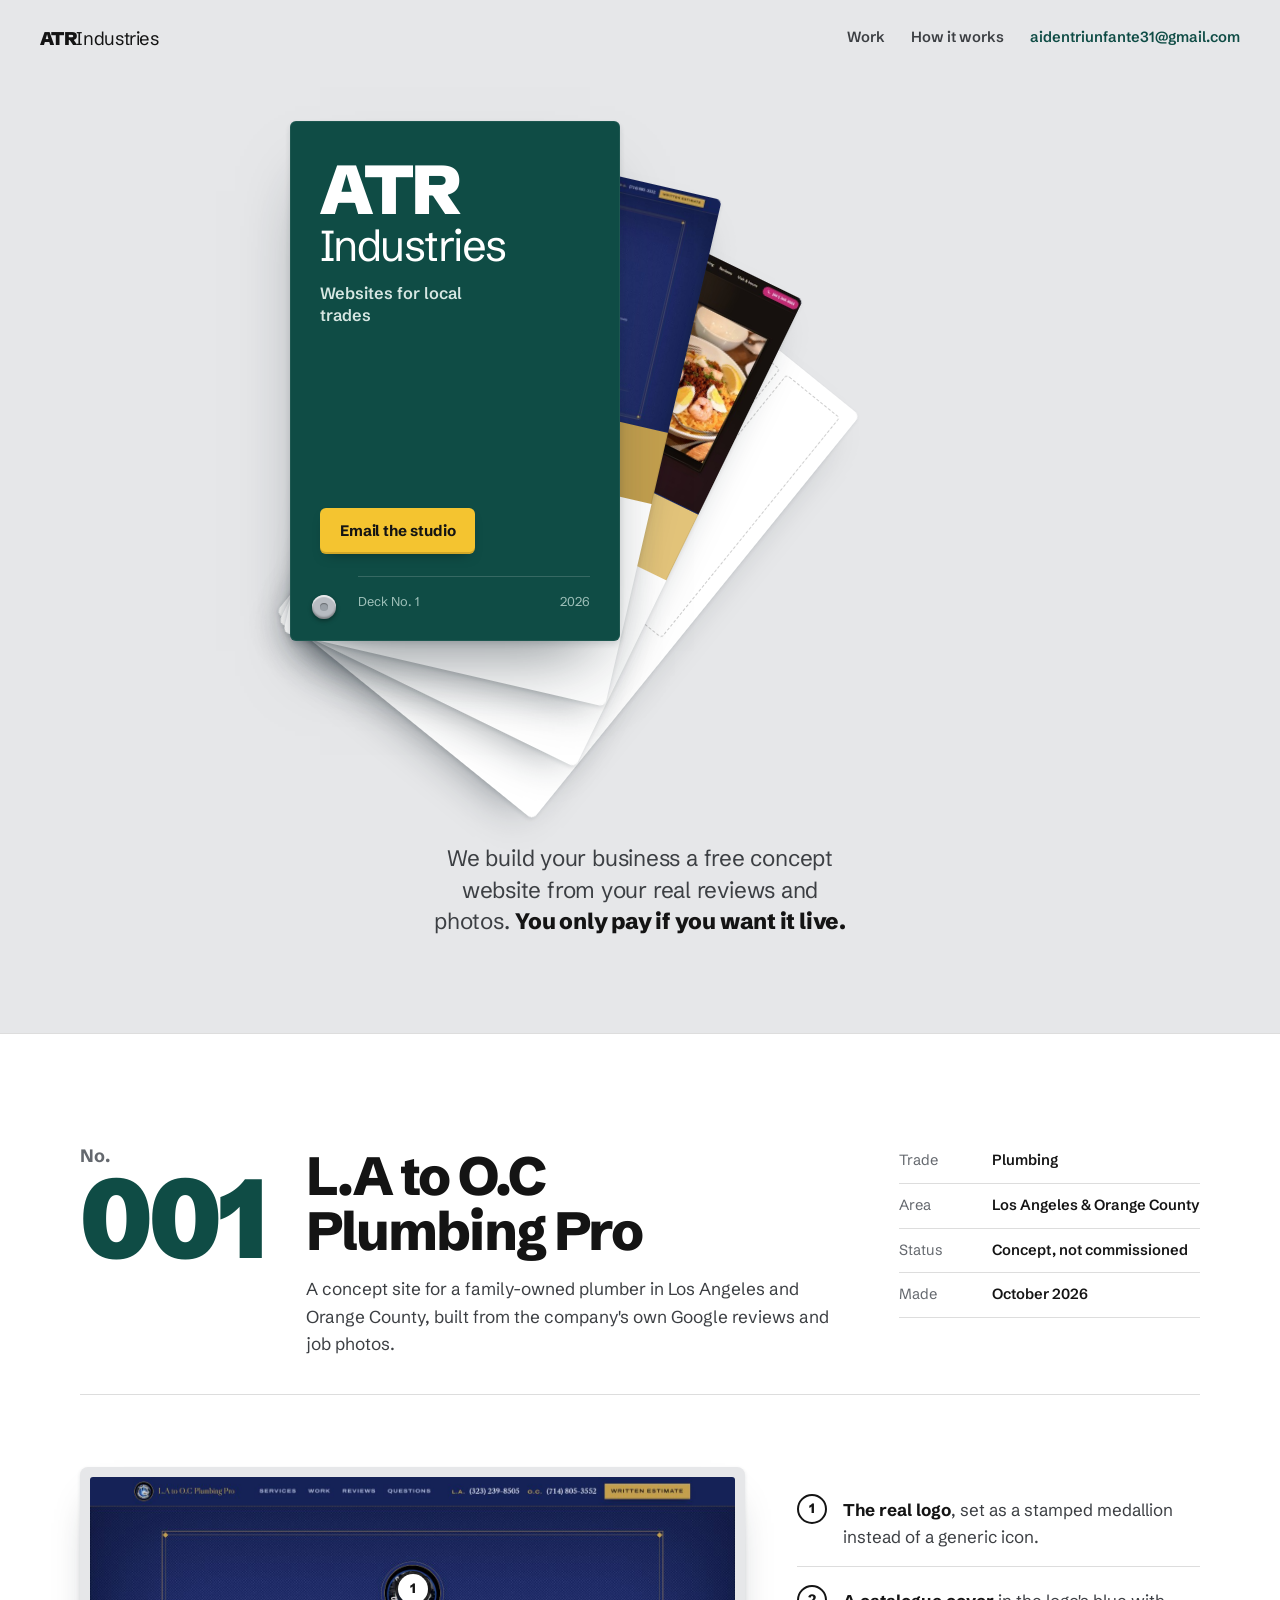
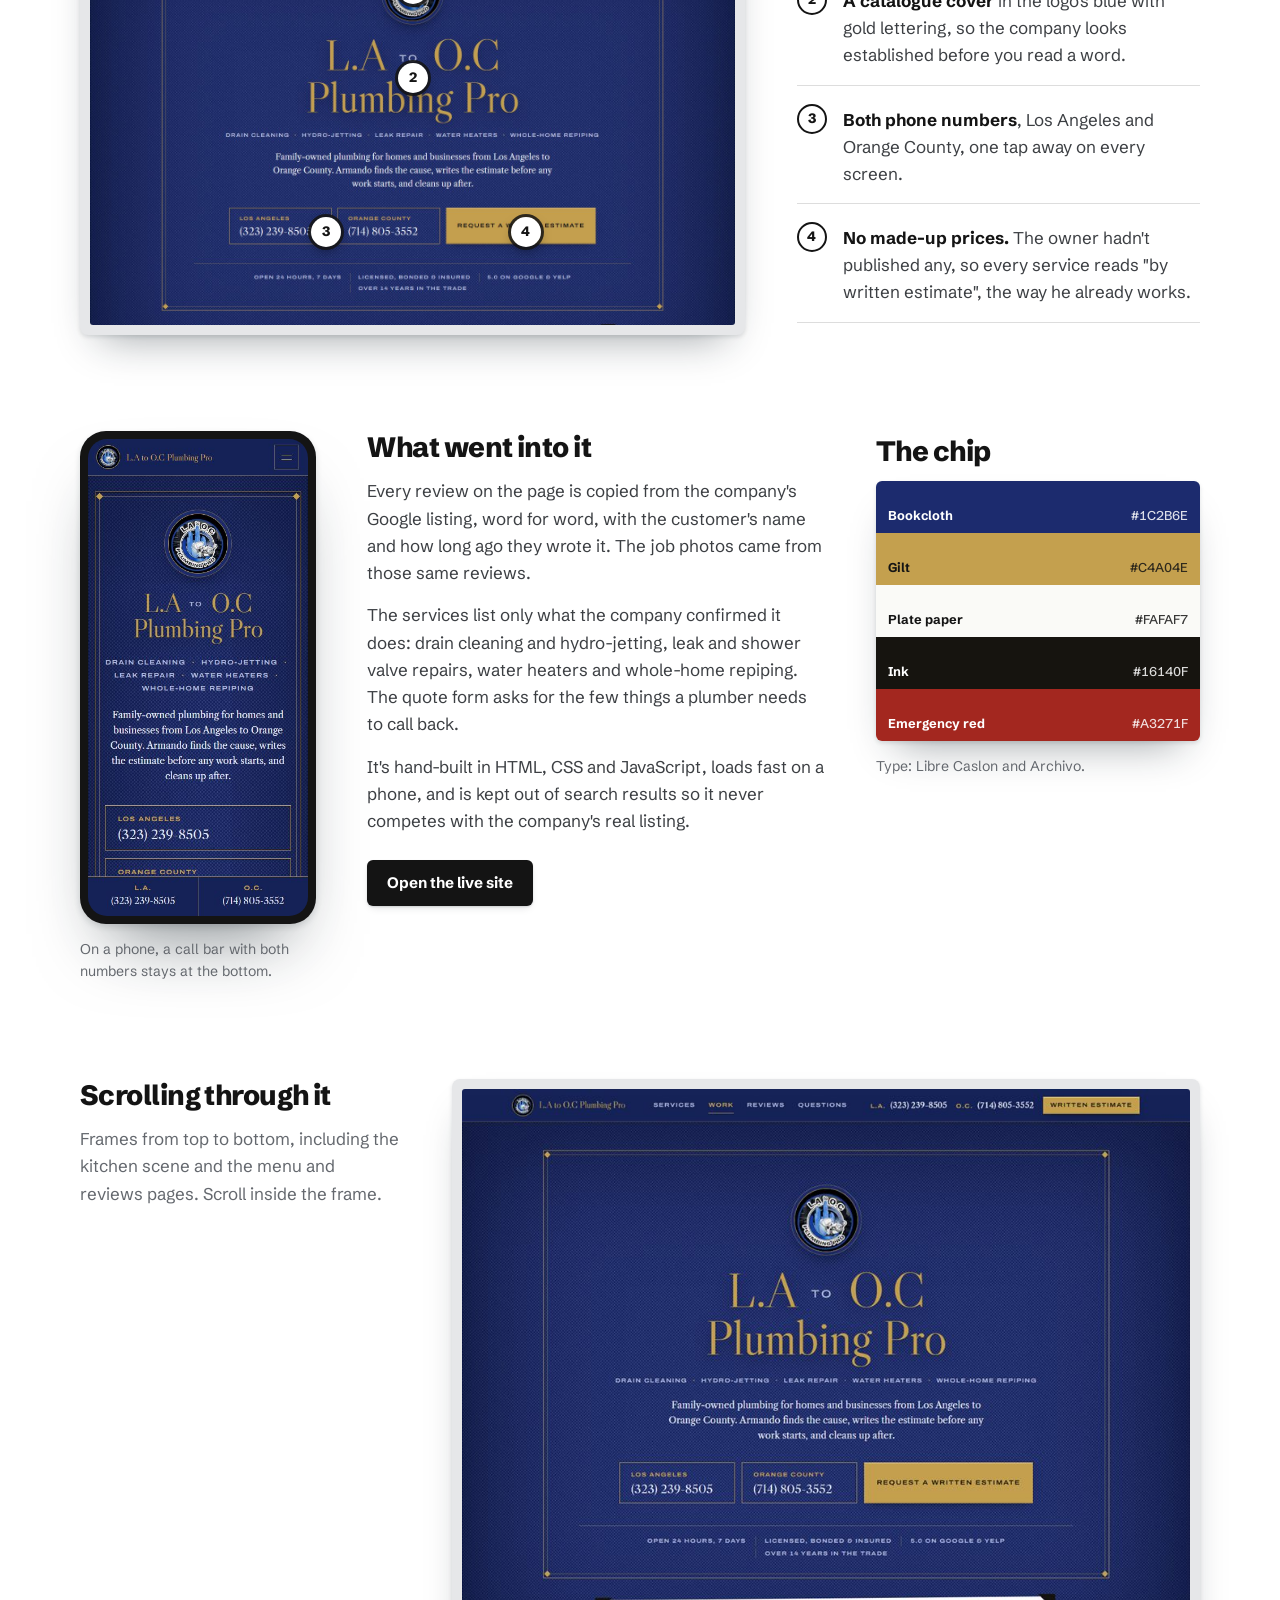
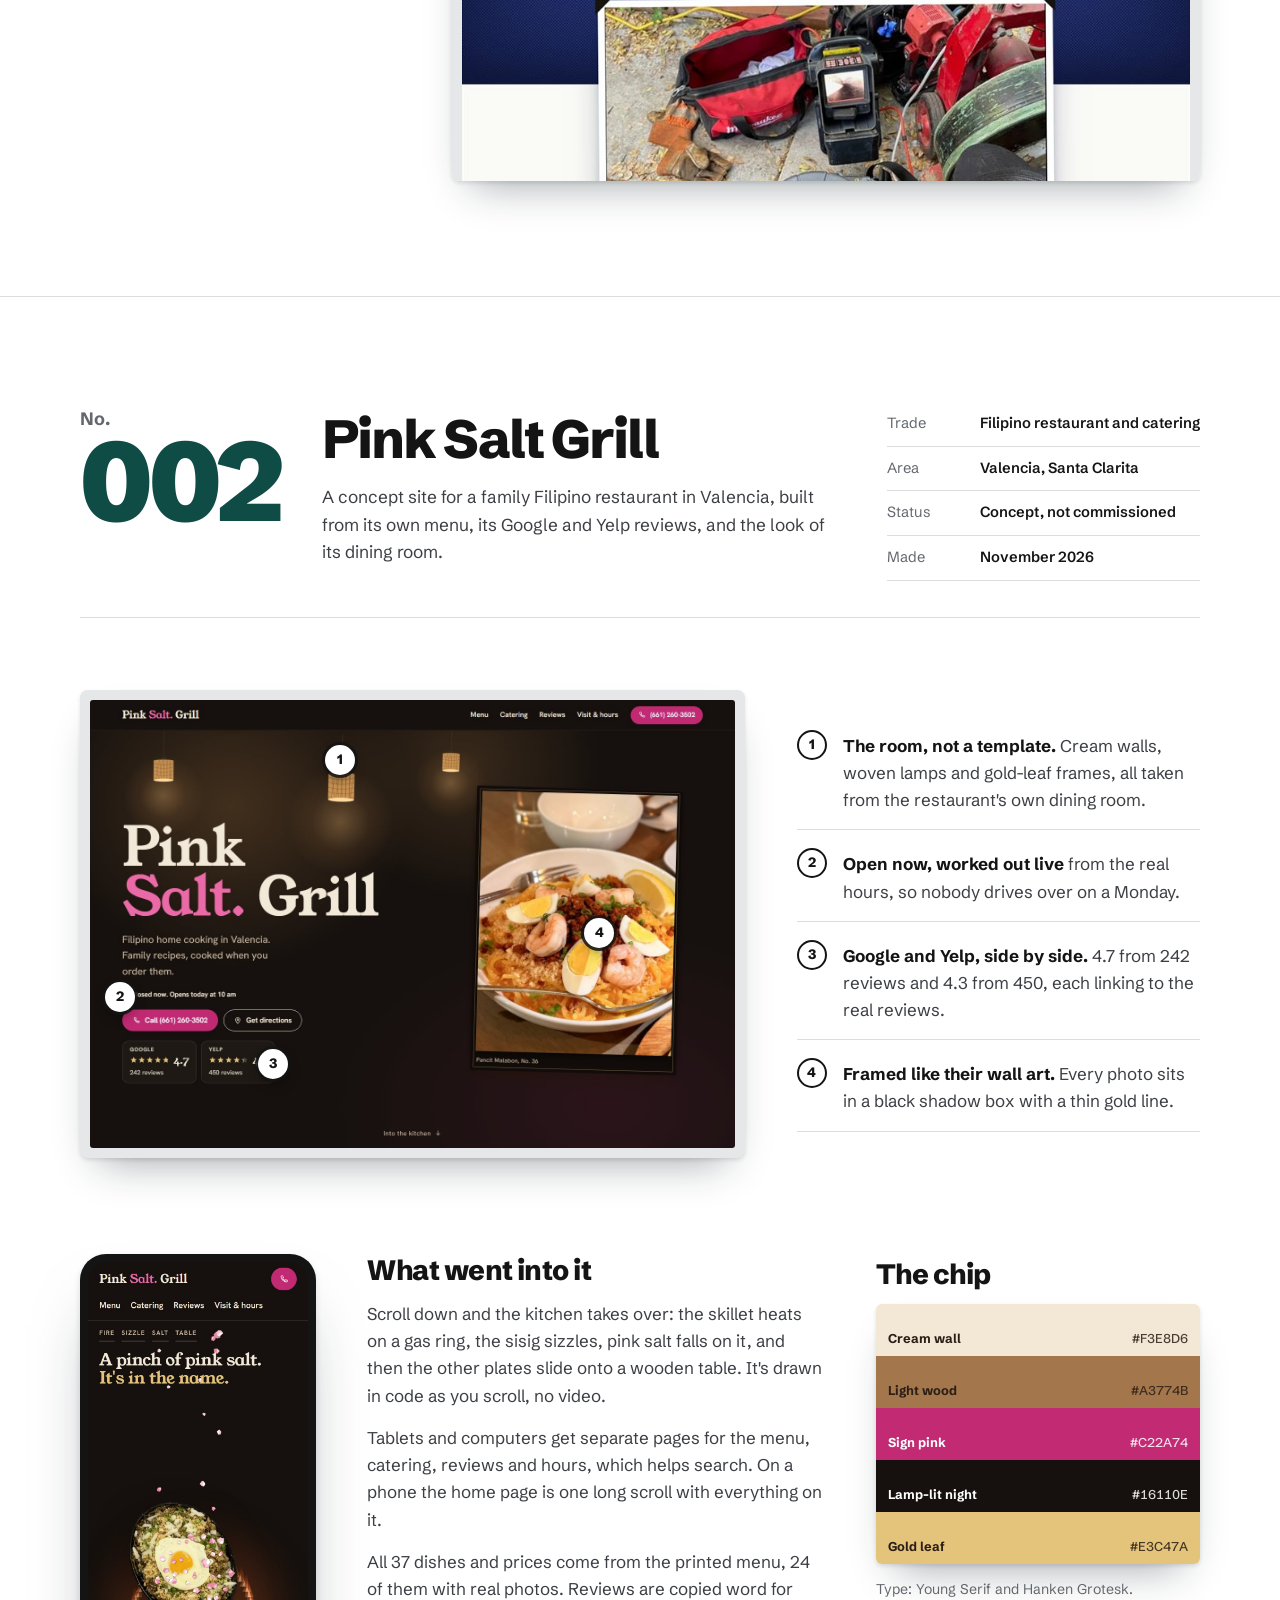
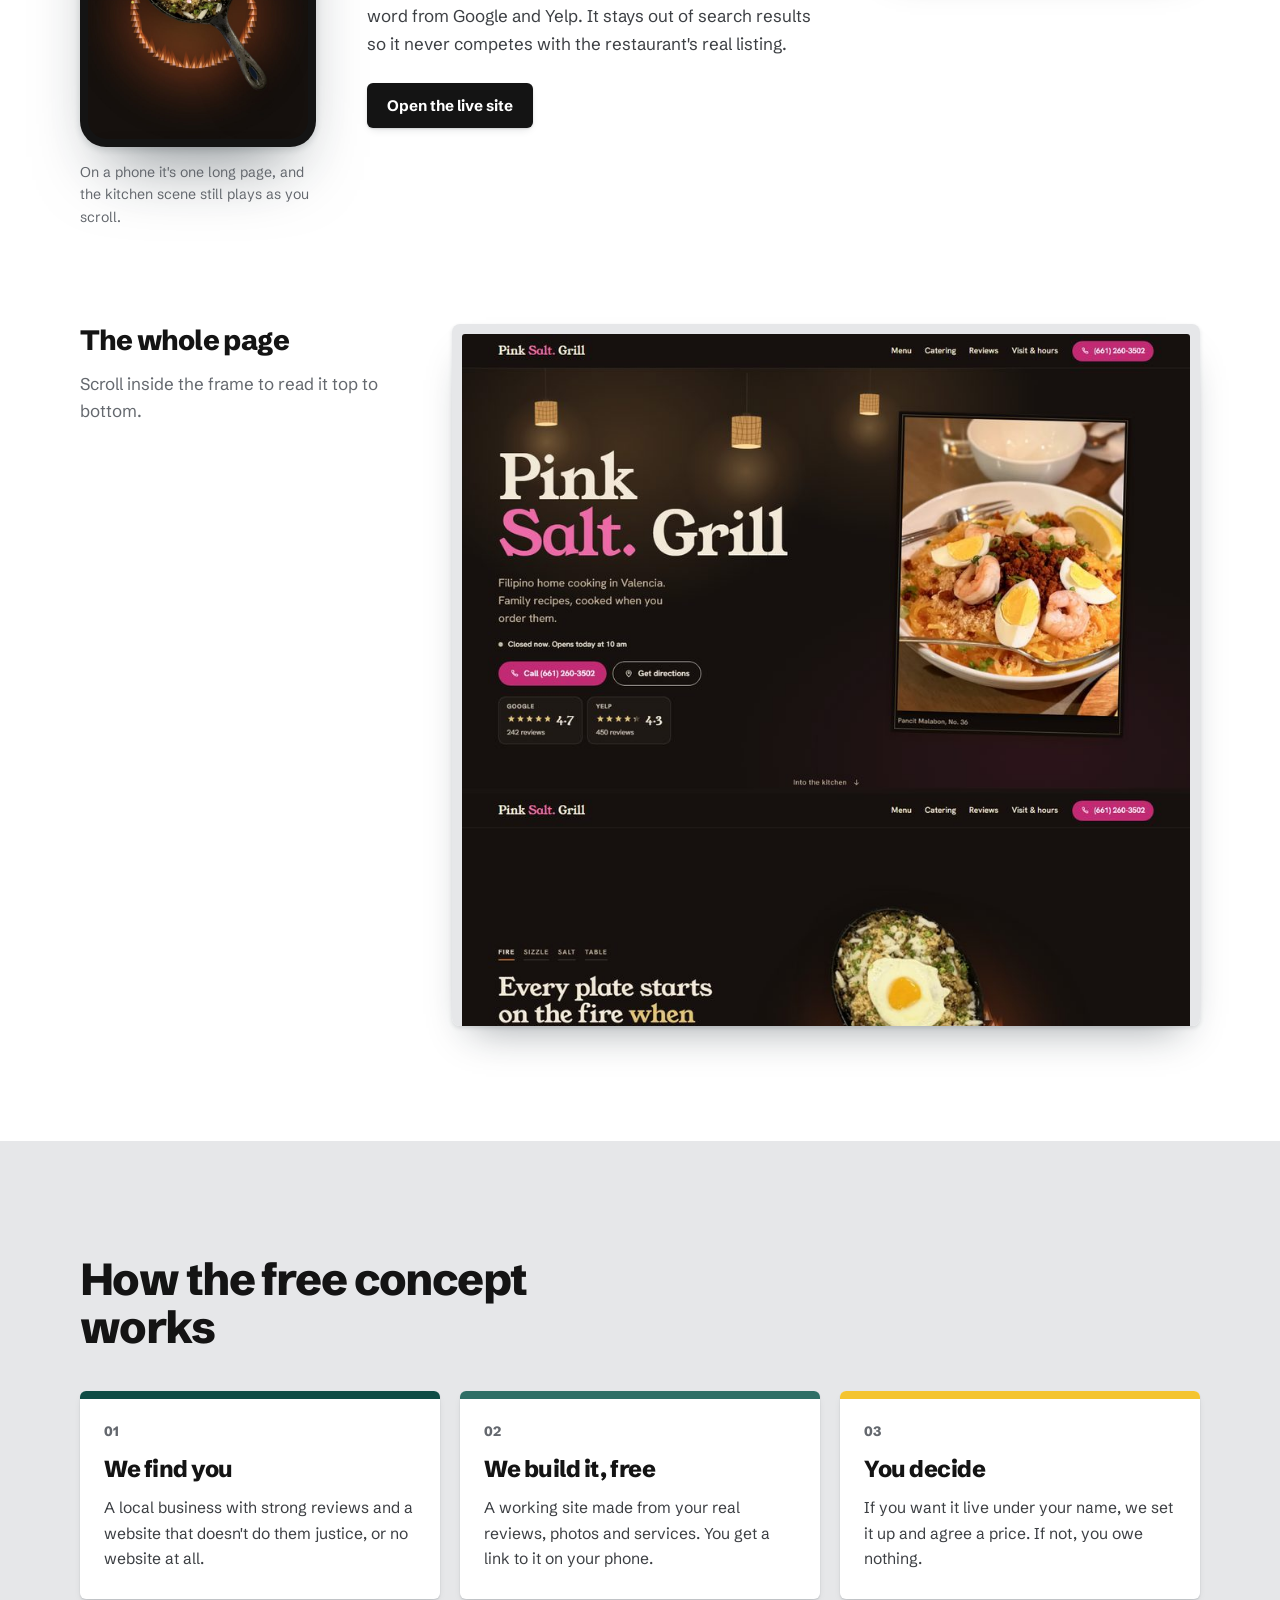
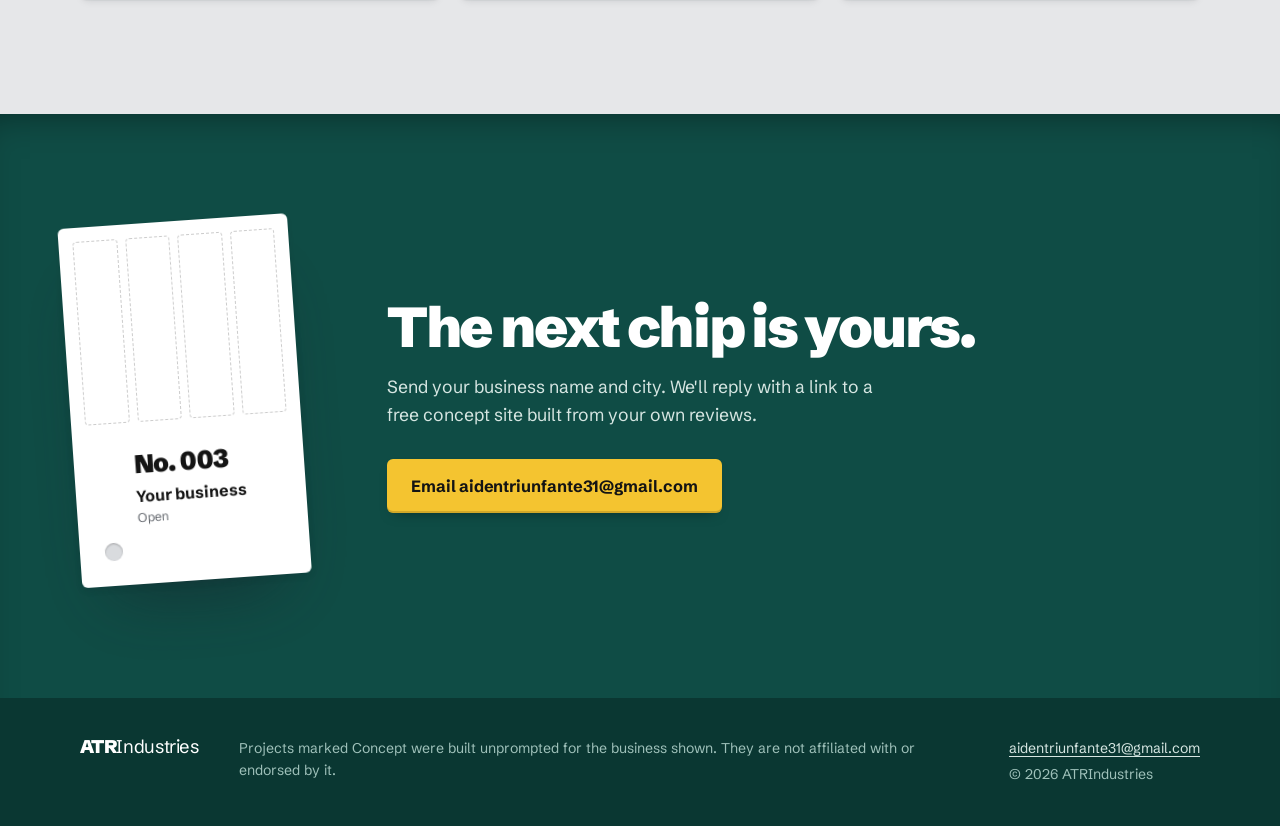
==== commit 26c150f0: "Pink Salt Grill: new screenshots and copy for the multipage redesign Co-Authored-By: Claude Opus 5.5" ====
--- a/index.html
+++ b/index.html
@@ -53,7 +53,7 @@
       <span class="chip-tab" aria-hidden="true">Last opened</span>
       <span class="chip-shot"><img src="assets/pinksalt-chip.jpg" alt="" width="660" height="480"></span>
       <span class="chip-swatches" aria-hidden="true">
-        <i style="--c:#f7f5f3"></i><i style="--c:#f3cdd3"></i><i style="--c:#c92a78"></i><i style="--c:#13203a"></i><i style="--c:#ee8a3d"></i>
+        <i style="--c:#f3e8d6"></i><i style="--c:#a3774b"></i><i style="--c:#c22a74"></i><i style="--c:#16110e"></i><i style="--c:#e3c47a"></i>
       </span>
       <span class="chip-meta"><b>No. 002</b><span>Pink Salt Grill</span><small>Concept, November 2026</small></span>
     </a>
@@ -143,7 +143,7 @@
     </div>
 
     <figure class="scroller">
-      <figcaption><h2>The whole page</h2><p>Scroll inside the frame to read it top to bottom.</p></figcaption>
+      <figcaption><h2>Scrolling through it</h2><p>Frames from top to bottom, including the kitchen scene and the menu and reviews pages. Scroll inside the frame.</p></figcaption>
       <div class="scroll-frame" tabindex="0" aria-label="Full-page screenshot of the plumbing concept site, scrollable">
         <img src="assets/plumbing-full.jpg" alt="Full-page screenshot: cover, the firm and contents, five numbered services, job photos, how a job runs, customer reviews, the estimate form, questions and footer" width="900" height="6212" loading="lazy">
       </div>
@@ -158,7 +158,7 @@
       <p class="project-no" aria-hidden="true">002</p>
       <div>
         <h2 class="project-title">Pink Salt Grill</h2>
-        <p class="project-lede">A concept site for a family Filipino restaurant in Valencia, built from its own printed menu, its Google reviews and photos its guests posted.</p>
+        <p class="project-lede">A concept site for a family Filipino restaurant in Valencia, built from its own menu, its Google and Yelp reviews, and the look of its dining room.</p>
       </div>
       <dl class="facts">
         <div><dt>Trade</dt><dd>Filipino restaurant and catering</dd></div>
@@ -171,43 +171,43 @@
     <div class="annotated">
       <figure class="shot">
         <div class="shot-mat">
-          <img src="assets/pinksalt-desktop.jpg" alt="The restaurant concept site's opening screen: the Pink Salt Grill wordmark on white marble, an open-now status, call and directions buttons, and a plate of pancit malabon on a pink salt slab" width="1440" height="1000" loading="lazy">
-          <span class="pin" style="--x:21%; --y:30%" data-n="1" aria-hidden="true">1</span>
-          <span class="pin" style="--x:12%; --y:57%" data-n="2" aria-hidden="true">2</span>
-          <span class="pin" style="--x:76%; --y:42%" data-n="3" aria-hidden="true">3</span>
-          <span class="pin" style="--x:53%; --y:72%" data-n="4" aria-hidden="true">4</span>
+          <img src="assets/pinksalt-desktop.jpg" alt="The restaurant concept site's opening screen: woven pendant lamps glowing over the Pink Salt Grill wordmark, an open-now status, call and directions buttons, Google and Yelp ratings, and a framed photo of pancit malabon" width="1440" height="1000" loading="lazy">
+          <span class="pin" style="--x:39%; --y:15%" data-n="1" aria-hidden="true">1</span>
+          <span class="pin" style="--x:6%; --y:65.6%" data-n="2" aria-hidden="true">2</span>
+          <span class="pin" style="--x:29%; --y:80%" data-n="3" aria-hidden="true">3</span>
+          <span class="pin" style="--x:78%; --y:52%" data-n="4" aria-hidden="true">4</span>
         </div>
       </figure>
       <ol class="notes">
-        <li data-n="1"><b>The name, made physical.</b> Pink salt on white marble, in the same navy and pink as the restaurant's own menu.</li>
+        <li data-n="1"><b>The room, not a template.</b> Cream walls, woven lamps and gold-leaf frames, all taken from the restaurant's own dining room.</li>
         <li data-n="2"><b>Open now, worked out live</b> from the real hours, so nobody drives over on a Monday.</li>
-        <li data-n="3"><b>Pink salt falls once</b> when the page opens and settles on the food.</li>
-        <li data-n="4"><b>Plates cut from their own menu.</b> Every dish photo is real, and every price matches the printed menu.</li>
+        <li data-n="3"><b>Google and Yelp, side by side.</b> 4.7 from 242 reviews and 4.3 from 450, each linking to the real reviews.</li>
+        <li data-n="4"><b>Framed like their wall art.</b> Every photo sits in a black shadow box with a thin gold line.</li>
       </ol>
     </div>
 
     <div class="detail">
       <figure class="phone">
-        <div class="phone-mat"><img src="assets/pinksalt-mobile.jpg" alt="The same site on a phone, with Call, Directions and Menu buttons fixed to the bottom" width="390" height="844" loading="lazy"></div>
-        <figcaption>On a phone, Call, Directions and Menu stay at the bottom.</figcaption>
+        <div class="phone-mat"><img src="assets/pinksalt-mobile.jpg" alt="The same site on a phone, mid-scroll in the kitchen scene: pink salt falling onto a sizzling skillet of sisig over a gas flame" width="390" height="844" loading="lazy"></div>
+        <figcaption>On a phone it's one long page, and the kitchen scene still plays as you scroll.</figcaption>
       </figure>
 
       <div class="detail-text">
         <h2>What went into it</h2>
-        <p>All 37 numbered dishes, lunch specials, weekend breakfast and drinks are typed in from the restaurant's printed menu, with its prices and best-seller stars. The best sellers get their own row with real photos.</p>
-        <p>Reviews are copied from Google word for word, including the ones that name the staff. The hours board lights up today and shows Monday as closed.</p>
-        <p>It's hand-built in HTML, CSS and JavaScript, scores 96 for speed on a phone, and stays out of search results so it never competes with the restaurant's real listing.</p>
+        <p>Scroll down and the kitchen takes over: the skillet heats on a gas ring, the sisig sizzles, pink salt falls on it, and then the other plates slide onto a wooden table. It's drawn in code as you scroll, no video.</p>
+        <p>Tablets and computers get separate pages for the menu, catering, reviews and hours, which helps search. On a phone the home page is one long scroll with everything on it.</p>
+        <p>All 37 dishes and prices come from the printed menu, 24 of them with real photos. Reviews are copied word for word from Google and Yelp. It stays out of search results so it never competes with the restaurant's real listing.</p>
         <a class="btn btn-ink" href="https://aidentriunfante31-code.github.io/pink-salt-grill/" target="_blank" rel="noopener">Open the live site</a>
       </div>
 
       <div class="palette">
         <h2>The chip</h2>
         <ul>
-          <li style="--c:#f7f5f3; --t:#13203a"><span>Marble</span><code>#F7F5F3</code></li>
-          <li style="--c:#f3cdd3; --t:#13203a"><span>Pink salt</span><code>#F3CDD3</code></li>
-          <li style="--c:#c92a78; --t:#ffffff"><span>Sign pink</span><code>#C92A78</code></li>
-          <li style="--c:#13203a; --t:#ffffff"><span>Menu navy</span><code>#13203A</code></li>
-          <li style="--c:#ee8a3d; --t:#13203a"><span>Open-now ember</span><code>#EE8A3D</code></li>
+          <li style="--c:#f3e8d6; --t:#2b1e17"><span>Cream wall</span><code>#F3E8D6</code></li>
+          <li style="--c:#a3774b; --t:#2b1e17"><span>Light wood</span><code>#A3774B</code></li>
+          <li style="--c:#c22a74; --t:#ffffff"><span>Sign pink</span><code>#C22A74</code></li>
+          <li style="--c:#16110e; --t:#ffffff"><span>Lamp-lit night</span><code>#16110E</code></li>
+          <li style="--c:#e3c47a; --t:#2b1e17"><span>Gold leaf</span><code>#E3C47A</code></li>
         </ul>
         <p>Type: Young Serif and Hanken Grotesk.</p>
       </div>
@@ -215,8 +215,8 @@
 
     <figure class="scroller">
       <figcaption><h2>The whole page</h2><p>Scroll inside the frame to read it top to bottom.</p></figcaption>
-      <div class="scroll-frame" tabindex="0" aria-label="Full-page screenshot of the Pink Salt Grill concept site, scrollable">
-        <img src="assets/pinksalt-full.jpg" alt="Full-page screenshot: the marble hero, starred best sellers, the full priced menu with lunch and breakfast, guest reviews, hours and photos, catering request form, questions and footer" width="900" height="7326" loading="lazy">
+      <div class="scroll-frame" tabindex="0" aria-label="Frames from the Pink Salt Grill concept site, top to bottom, scrollable">
+        <img src="assets/pinksalt-full.jpg" alt="Frames from top to bottom: the lamp-lit hero; the kitchen scene from flame to sizzle to pink salt to the wooden table; the framed best sellers; Google reviews with the Google and Yelp ratings; links to the menu, catering and visit pages; the menu page with dish photos; and the reviews page" width="900" height="6242" loading="lazy">
       </div>
     </figure>
   </div>
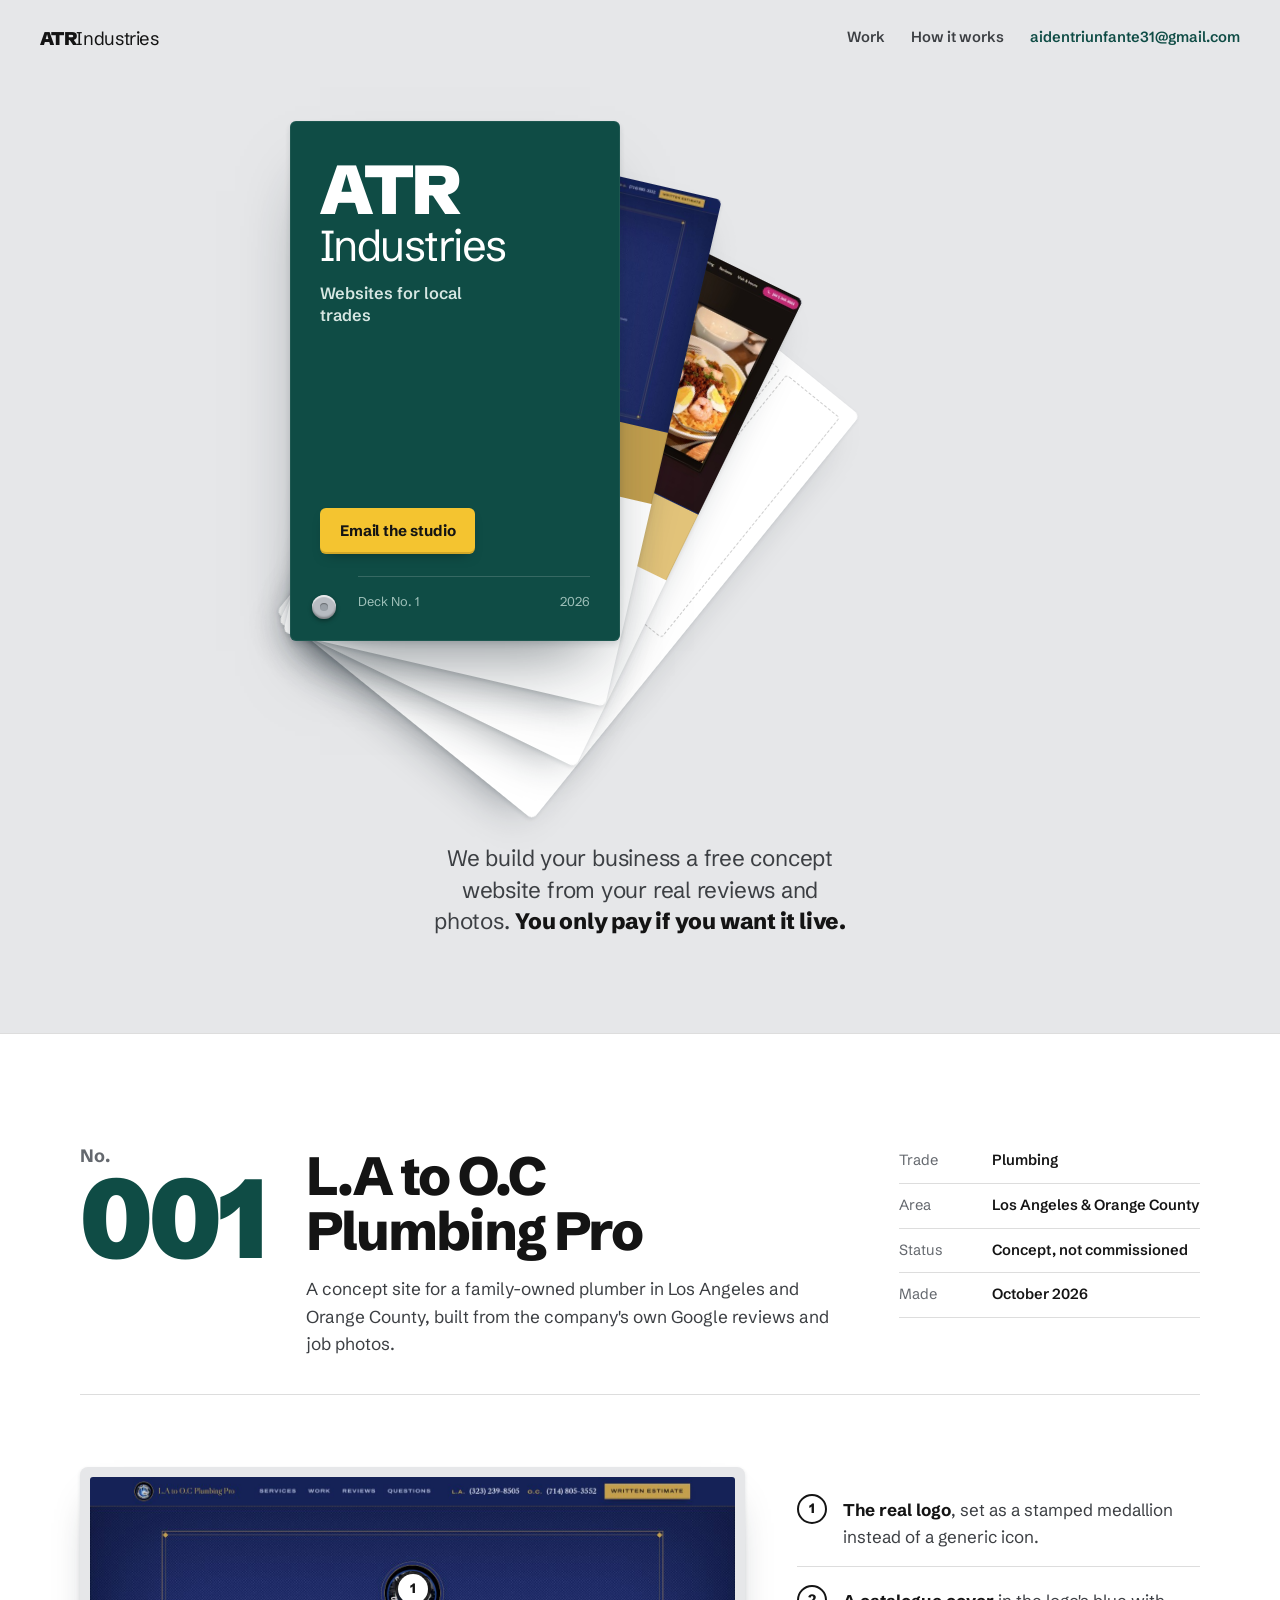
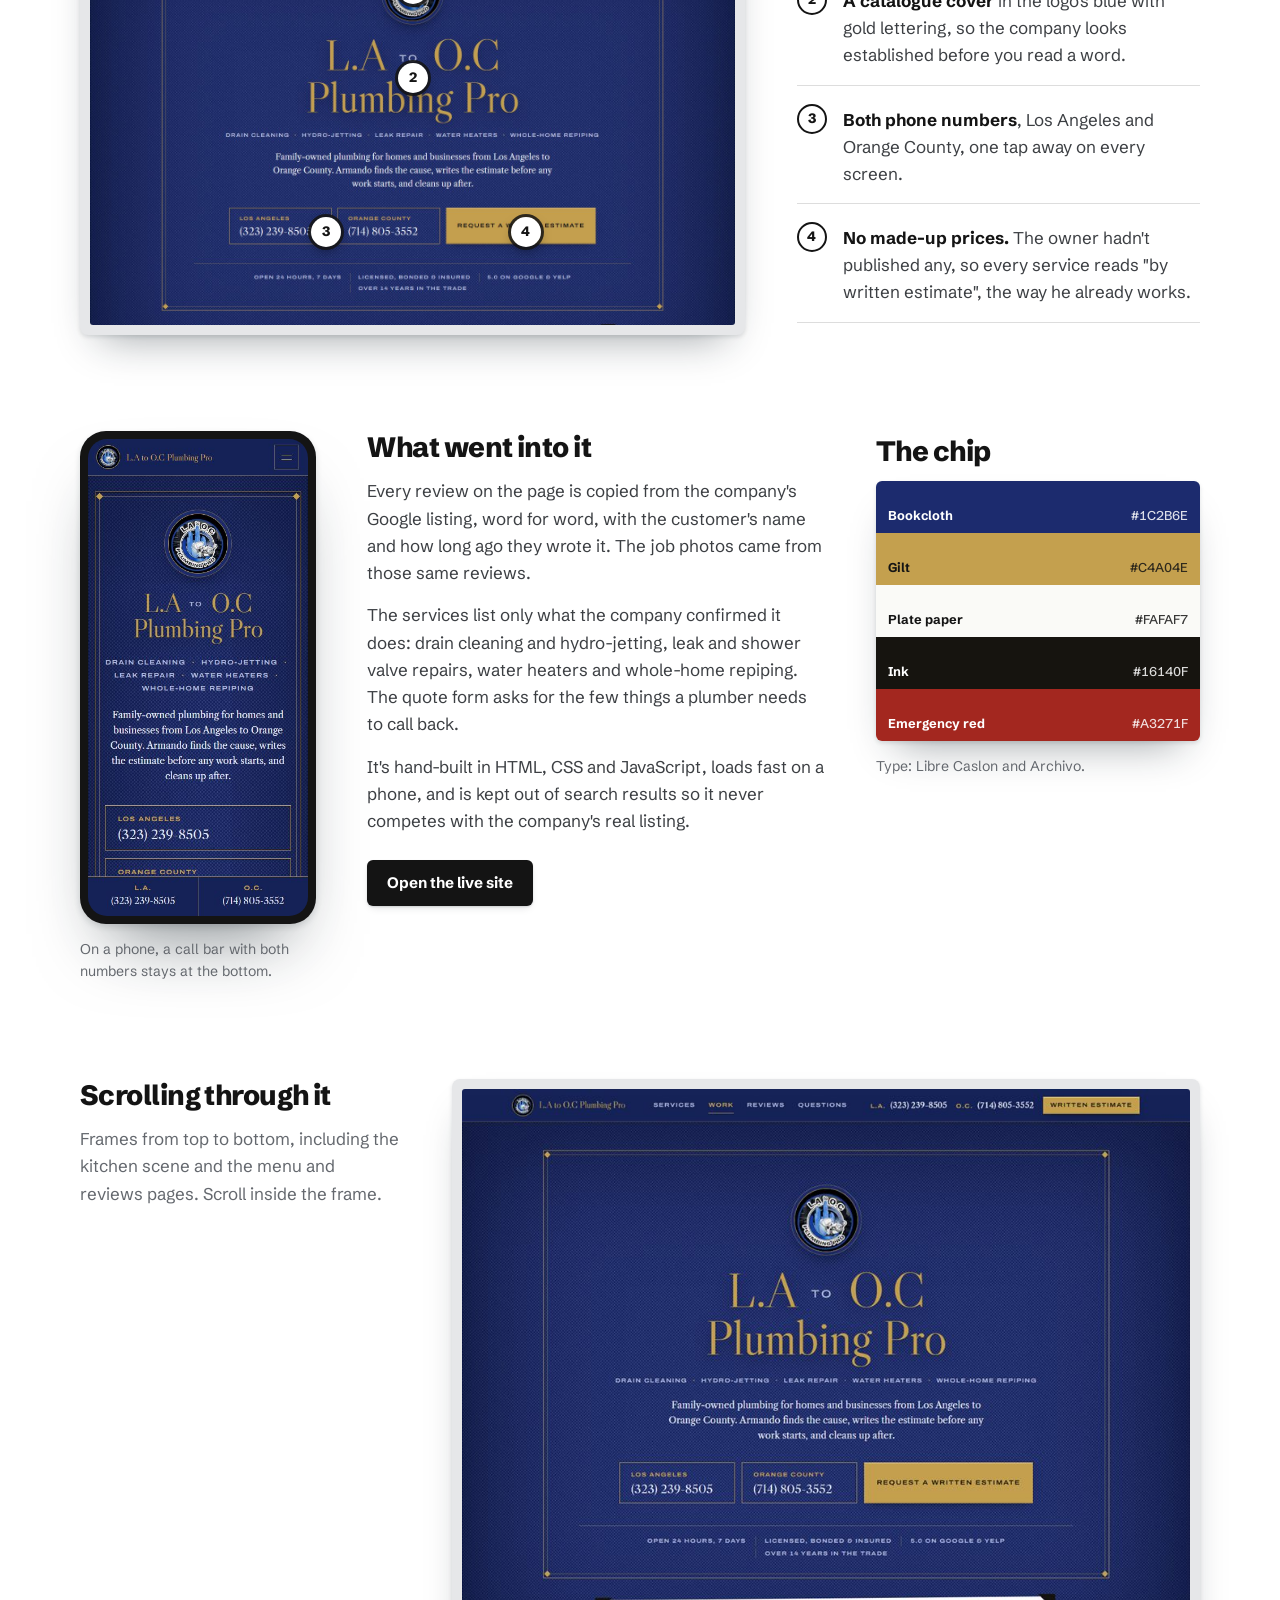
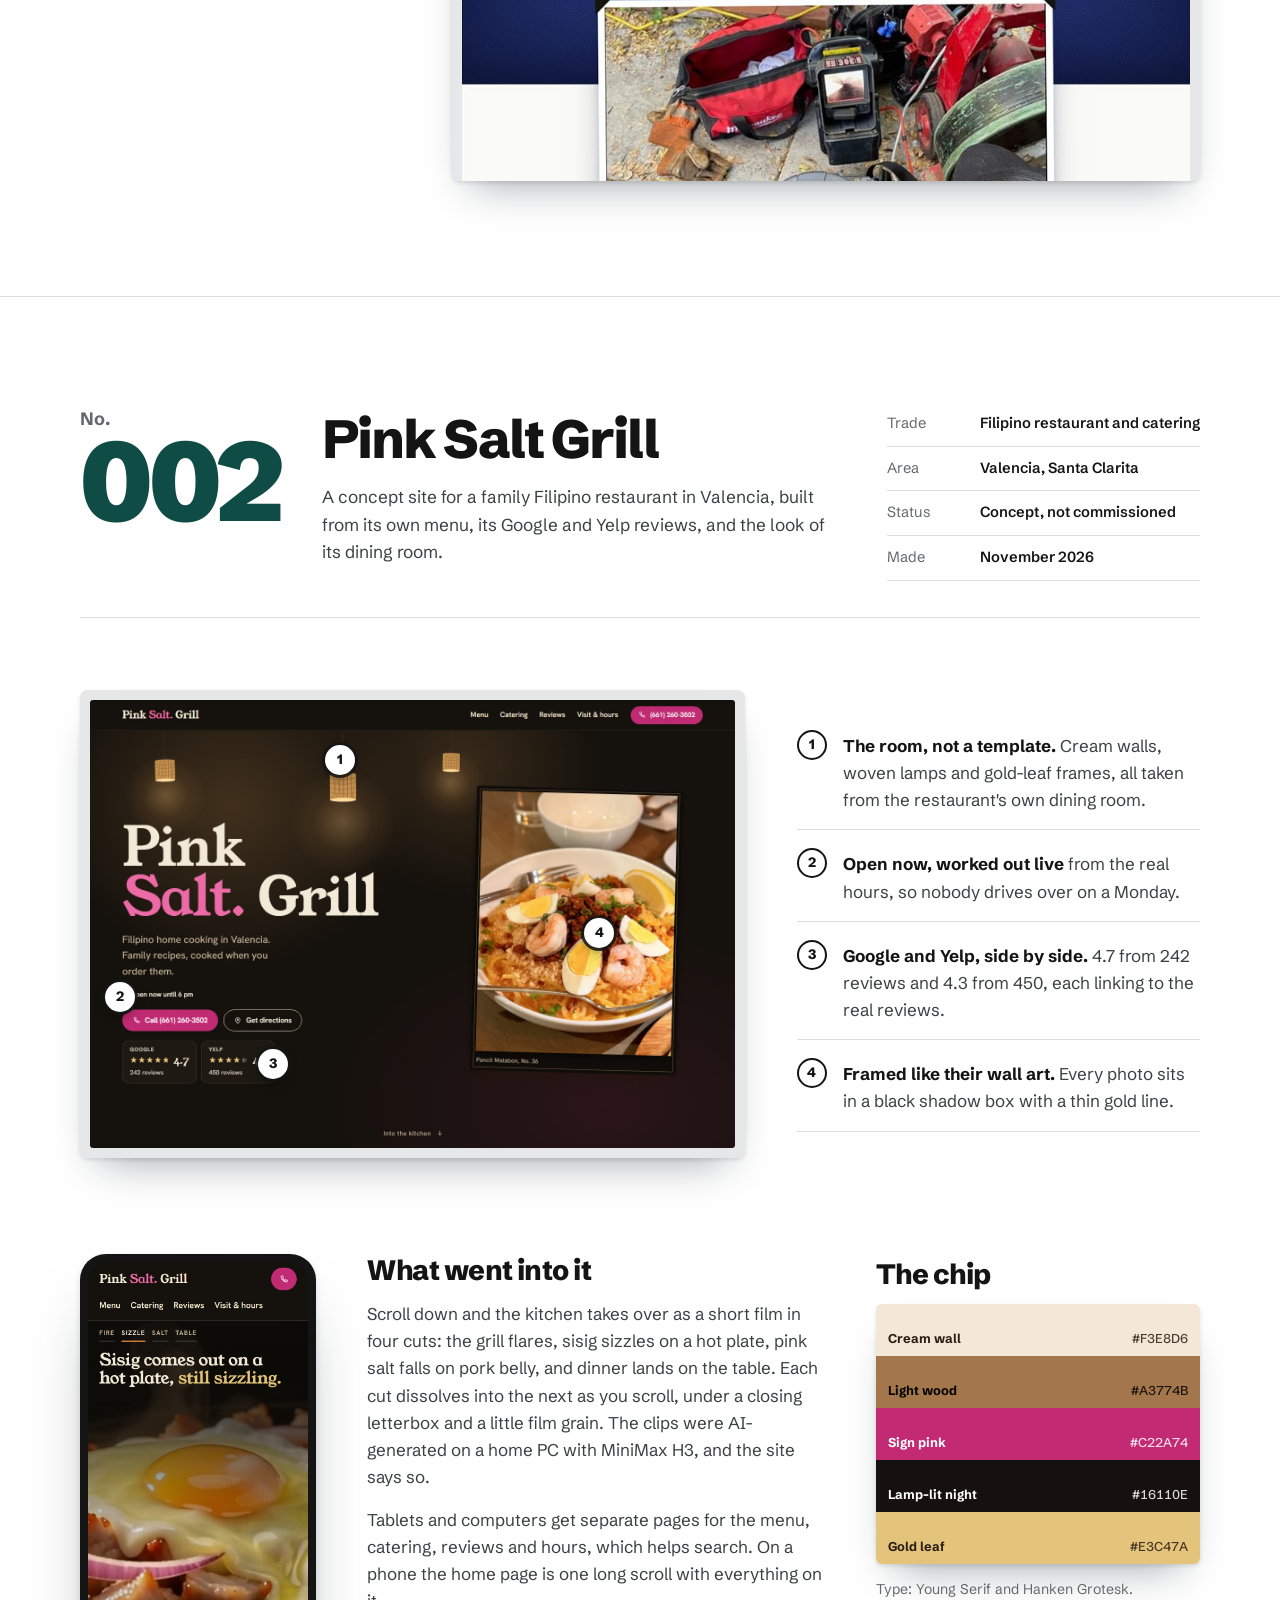
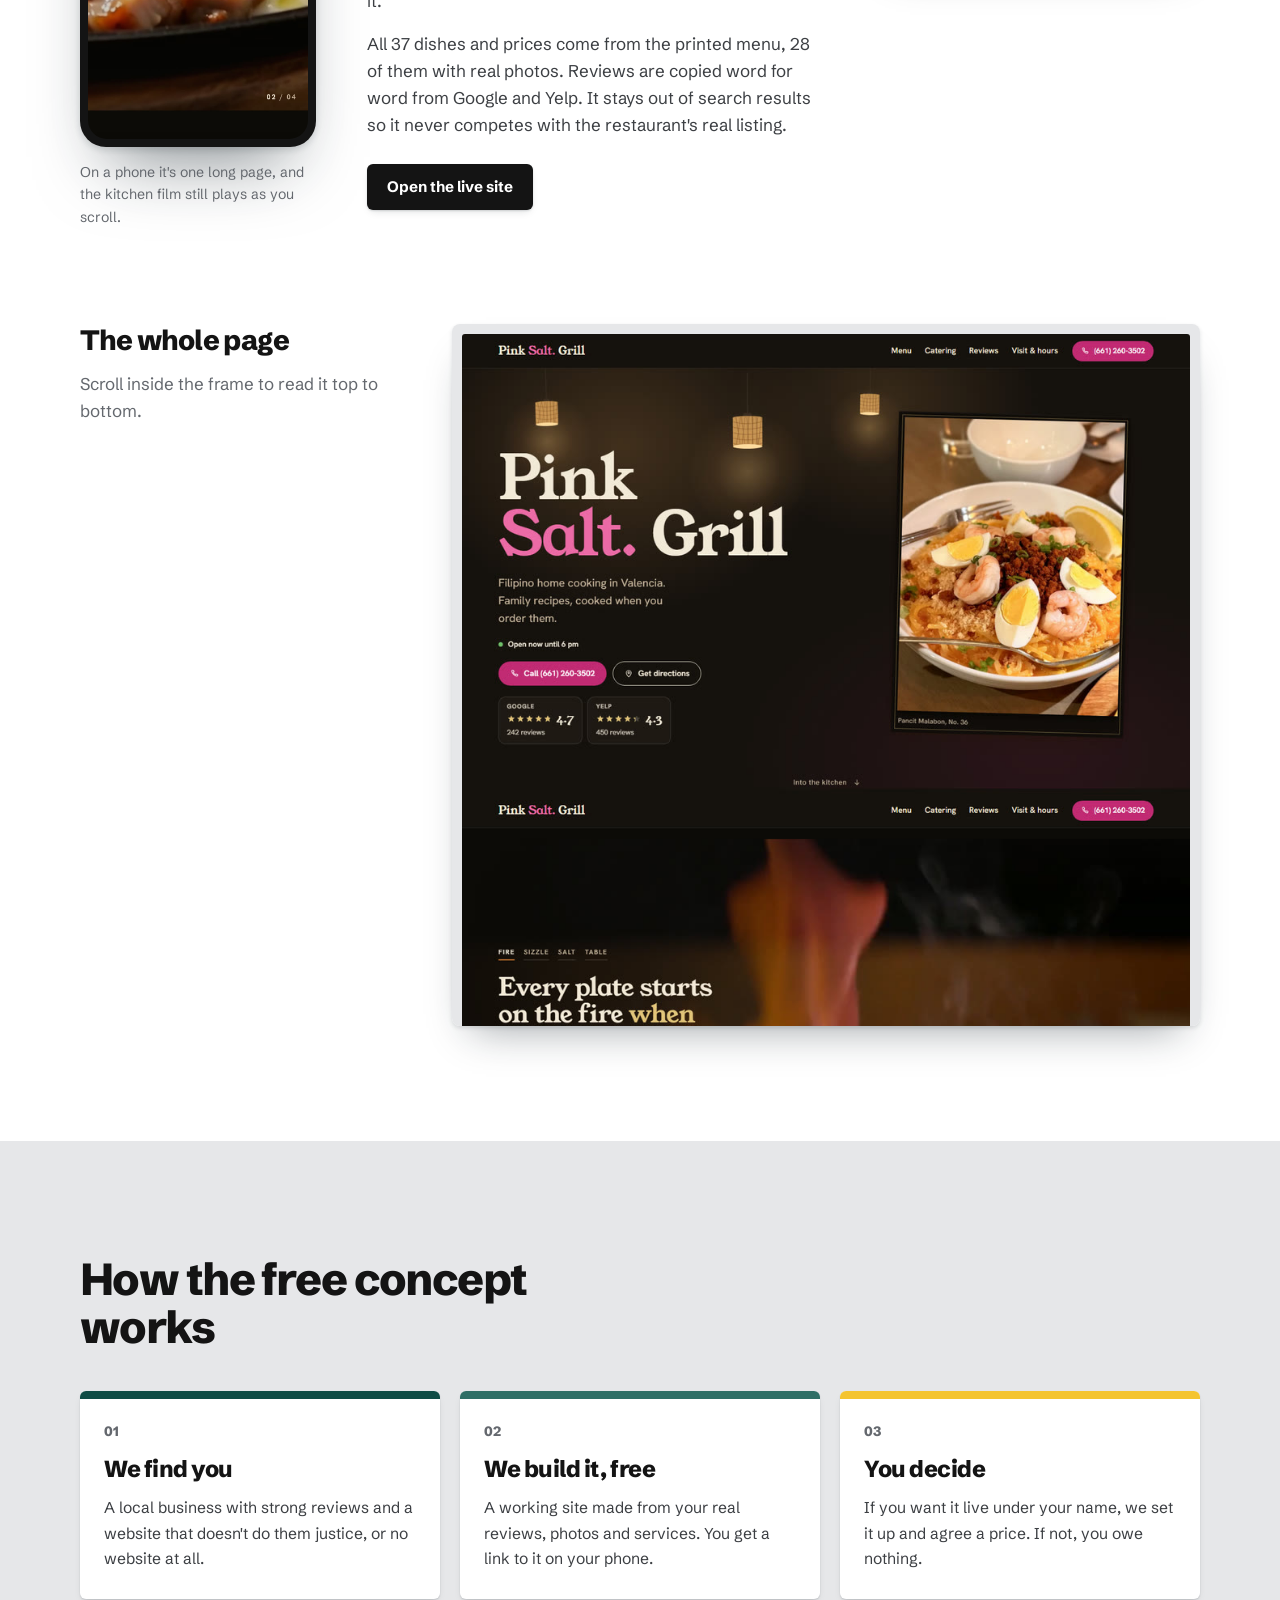
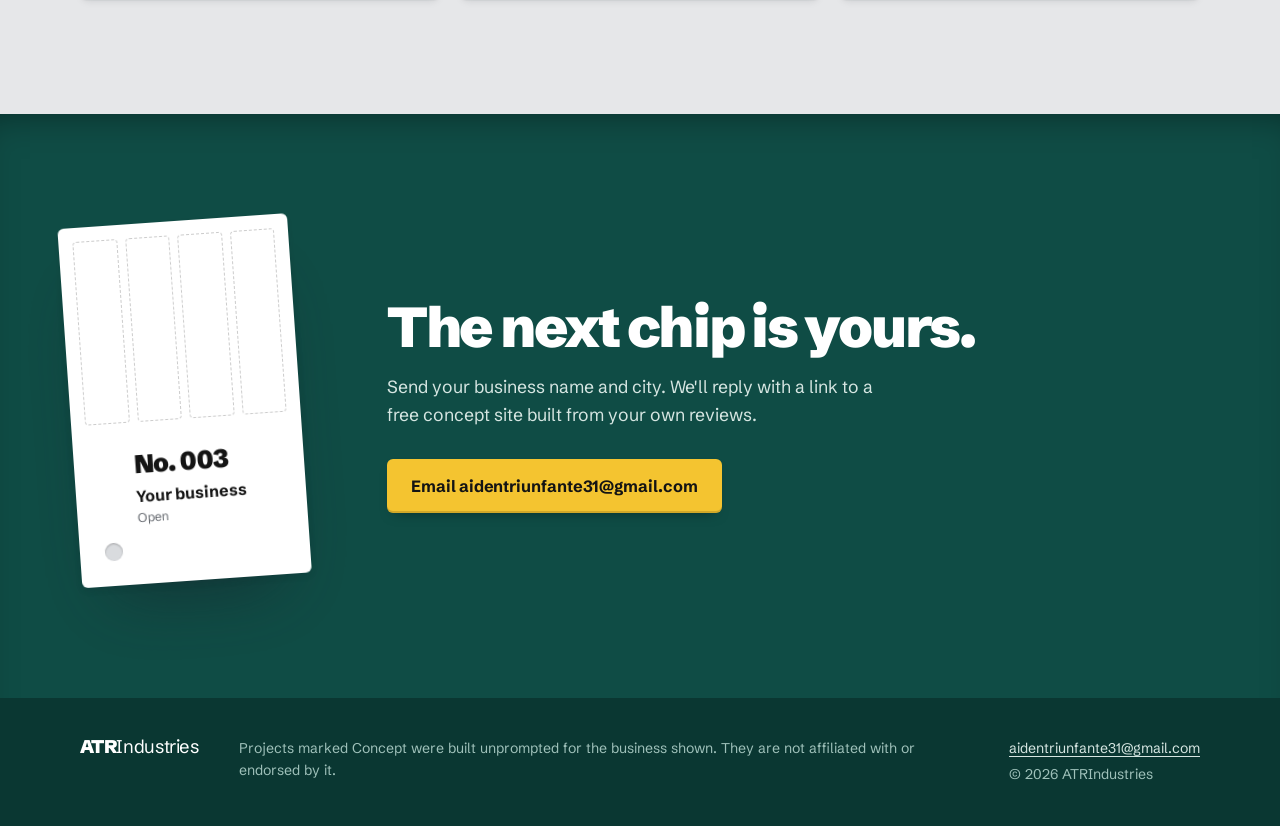
==== commit c035e7f6: "Pink Salt Grill: kitchen film screenshots and copy New storyboard and phone shot showing the four-cl" ====
--- a/index.html
+++ b/index.html
@@ -188,15 +188,15 @@
 
     <div class="detail">
       <figure class="phone">
-        <div class="phone-mat"><img src="assets/pinksalt-mobile.jpg" alt="The same site on a phone, mid-scroll in the kitchen scene: pink salt falling onto a sizzling skillet of sisig over a gas flame" width="390" height="844" loading="lazy"></div>
-        <figcaption>On a phone it's one long page, and the kitchen scene still plays as you scroll.</figcaption>
+        <div class="phone-mat"><img src="assets/pinksalt-mobile.jpg" alt="The same site on a phone, mid-scroll in the kitchen film: sisig sizzling on a hot plate under a fried egg" width="390" height="844" loading="lazy"></div>
+        <figcaption>On a phone it's one long page, and the kitchen film still plays as you scroll.</figcaption>
       </figure>
 
       <div class="detail-text">
         <h2>What went into it</h2>
-        <p>Scroll down and the kitchen takes over: the skillet heats on a gas ring, the sisig sizzles, pink salt falls on it, and then the other plates slide onto a wooden table. It's drawn in code as you scroll, no video.</p>
+        <p>Scroll down and the kitchen takes over as a short film in four cuts: the grill flares, sisig sizzles on a hot plate, pink salt falls on pork belly, and dinner lands on the table. Each cut dissolves into the next as you scroll, under a closing letterbox and a little film grain. The clips were AI-generated on a home PC with MiniMax H3, and the site says so.</p>
         <p>Tablets and computers get separate pages for the menu, catering, reviews and hours, which helps search. On a phone the home page is one long scroll with everything on it.</p>
-        <p>All 37 dishes and prices come from the printed menu, 24 of them with real photos. Reviews are copied word for word from Google and Yelp. It stays out of search results so it never competes with the restaurant's real listing.</p>
+        <p>All 37 dishes and prices come from the printed menu, 28 of them with real photos. Reviews are copied word for word from Google and Yelp. It stays out of search results so it never competes with the restaurant's real listing.</p>
         <a class="btn btn-ink" href="https://aidentriunfante31-code.github.io/pink-salt-grill/" target="_blank" rel="noopener">Open the live site</a>
       </div>
 
@@ -204,7 +204,7 @@
         <h2>The chip</h2>
         <ul>
           <li style="--c:#f3e8d6; --t:#2b1e17"><span>Cream wall</span><code>#F3E8D6</code></li>
-          <li style="--c:#a3774b; --t:#2b1e17"><span>Light wood</span><code>#A3774B</code></li>
+          <li style="--c:#a3774b; --t:#050302"><span>Light wood</span><code>#A3774B</code></li>
           <li style="--c:#c22a74; --t:#ffffff"><span>Sign pink</span><code>#C22A74</code></li>
           <li style="--c:#16110e; --t:#ffffff"><span>Lamp-lit night</span><code>#16110E</code></li>
           <li style="--c:#e3c47a; --t:#2b1e17"><span>Gold leaf</span><code>#E3C47A</code></li>
@@ -216,7 +216,7 @@
     <figure class="scroller">
       <figcaption><h2>The whole page</h2><p>Scroll inside the frame to read it top to bottom.</p></figcaption>
       <div class="scroll-frame" tabindex="0" aria-label="Frames from the Pink Salt Grill concept site, top to bottom, scrollable">
-        <img src="assets/pinksalt-full.jpg" alt="Frames from top to bottom: the lamp-lit hero; the kitchen scene from flame to sizzle to pink salt to the wooden table; the framed best sellers; Google reviews with the Google and Yelp ratings; links to the menu, catering and visit pages; the menu page with dish photos; and the reviews page" width="900" height="6242" loading="lazy">
+        <img src="assets/pinksalt-full.jpg" alt="Frames from top to bottom: the lamp-lit hero; the kitchen film from grill flames to sizzling sisig to pink salt to the dinner table; the framed best sellers; Google reviews with the Google and Yelp ratings; links to the menu, catering and visit pages; the menu page with dish photos; and the reviews page" width="900" height="6242" loading="lazy">
       </div>
     </figure>
   </div>
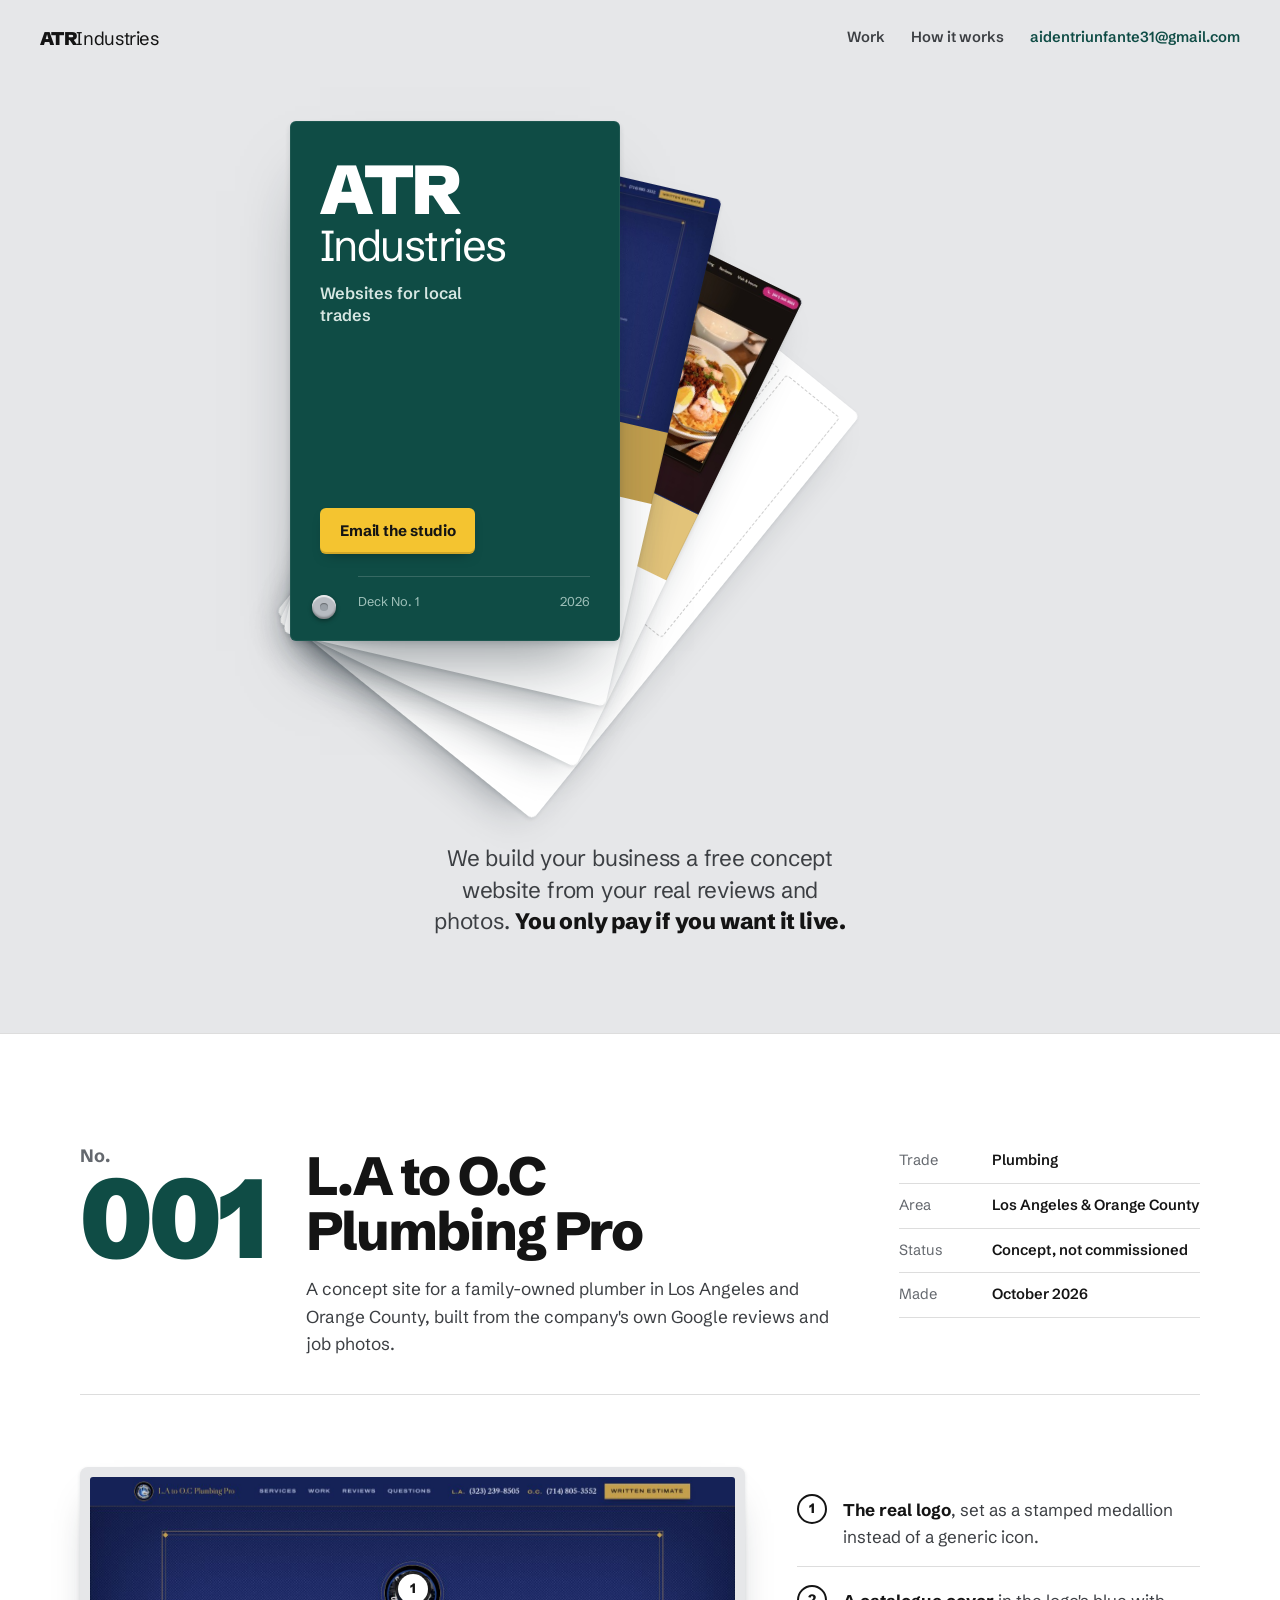
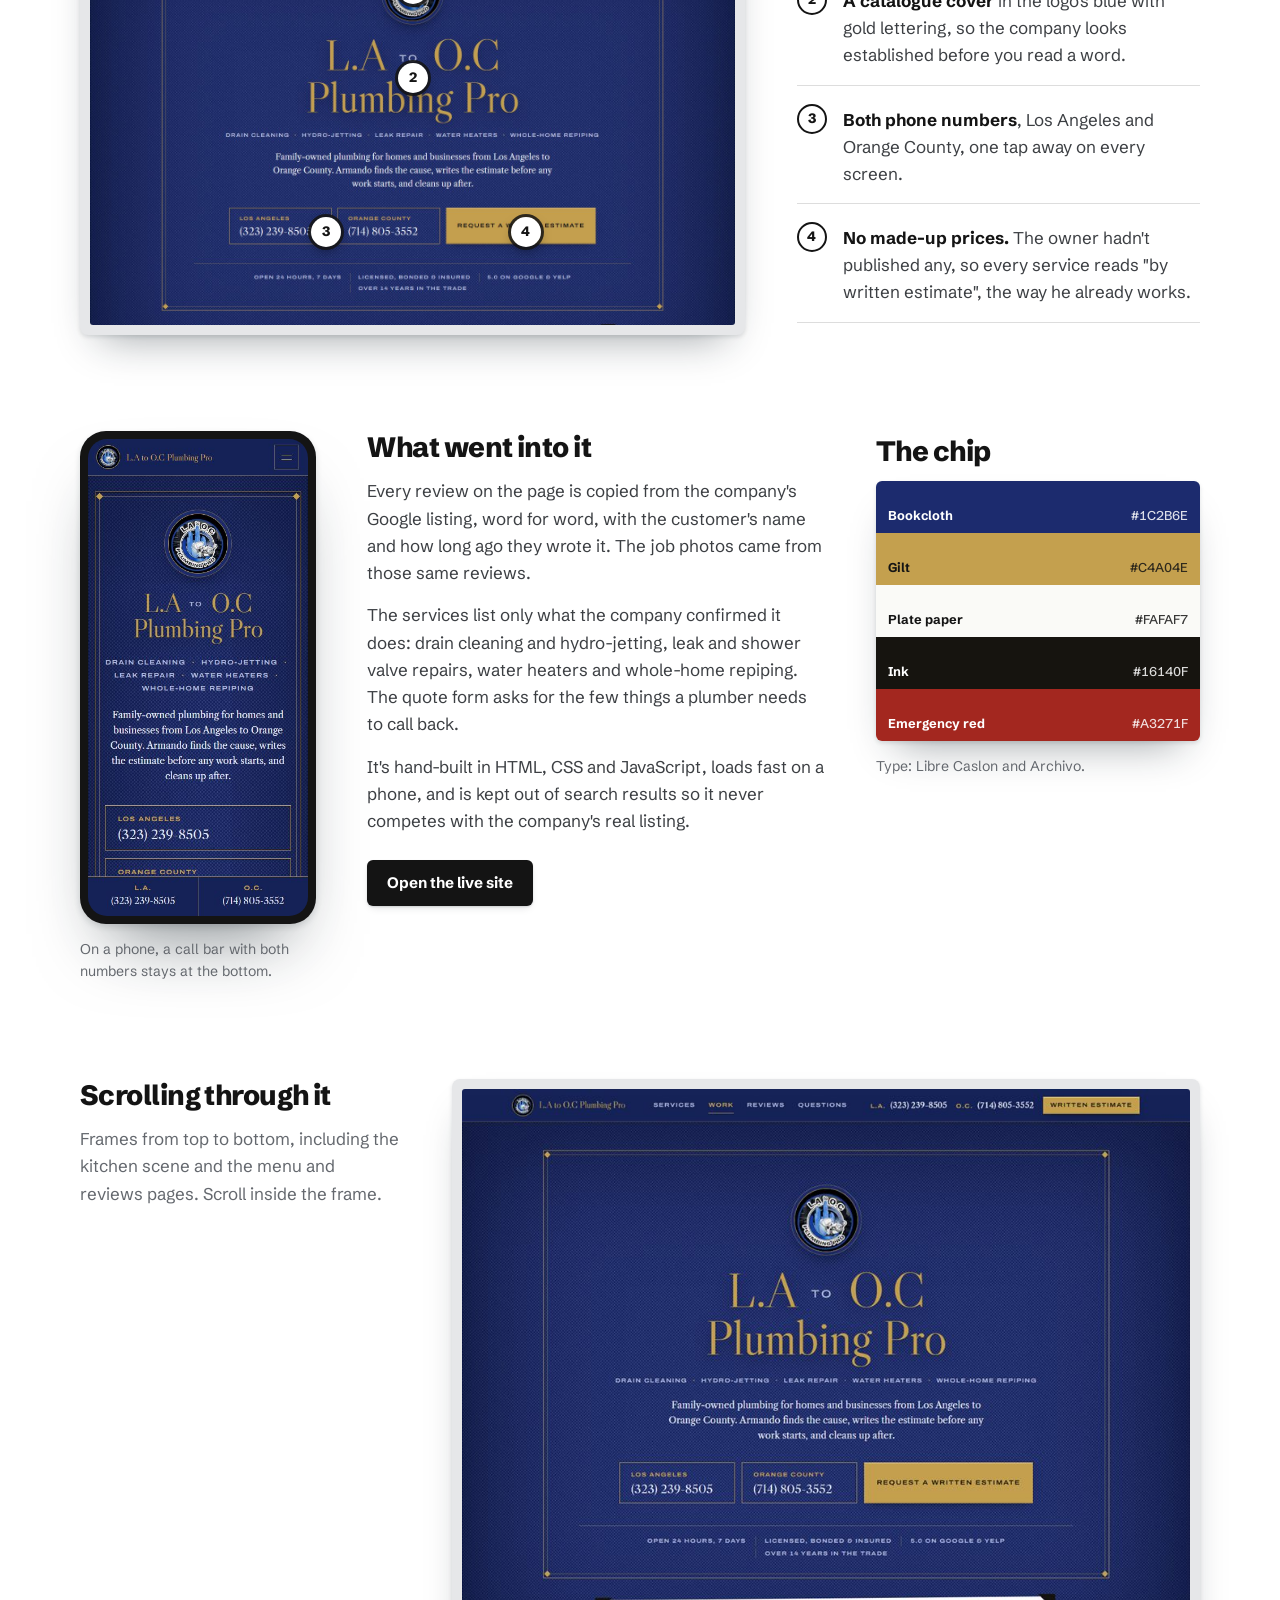
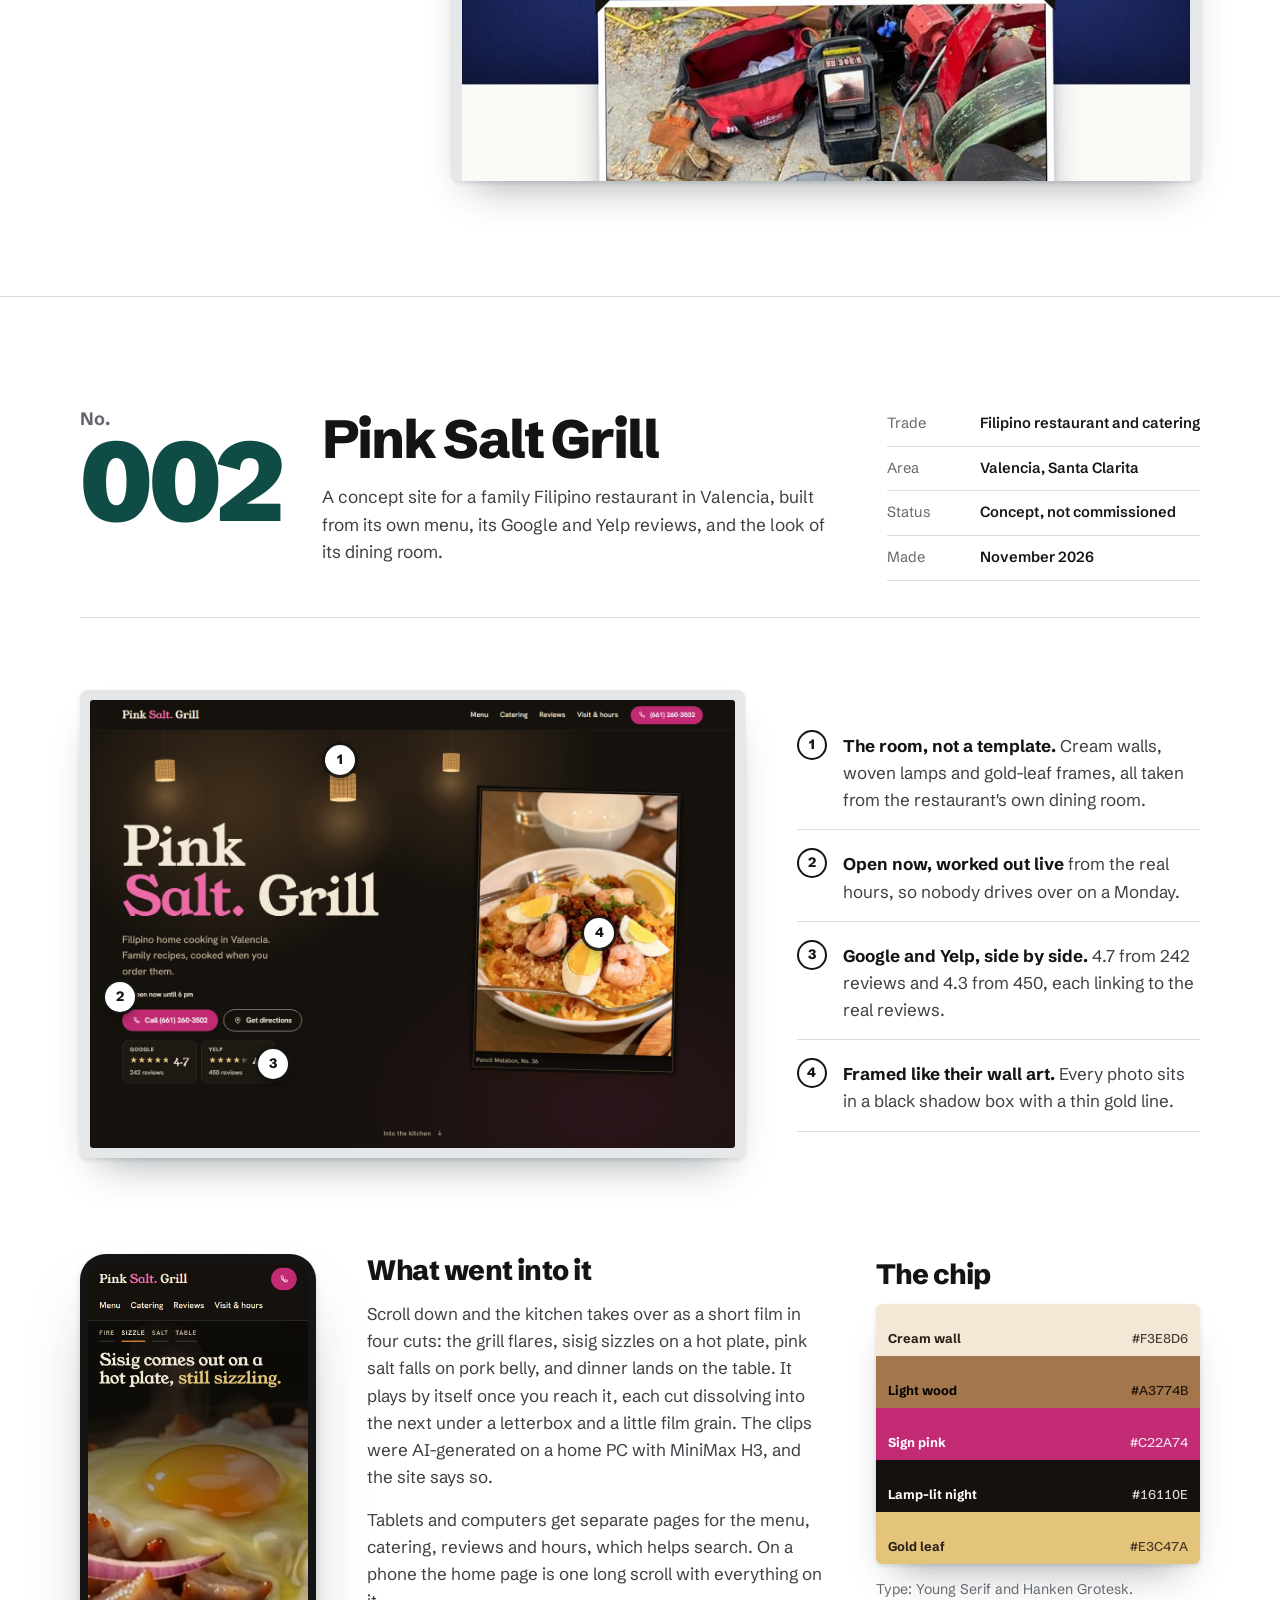
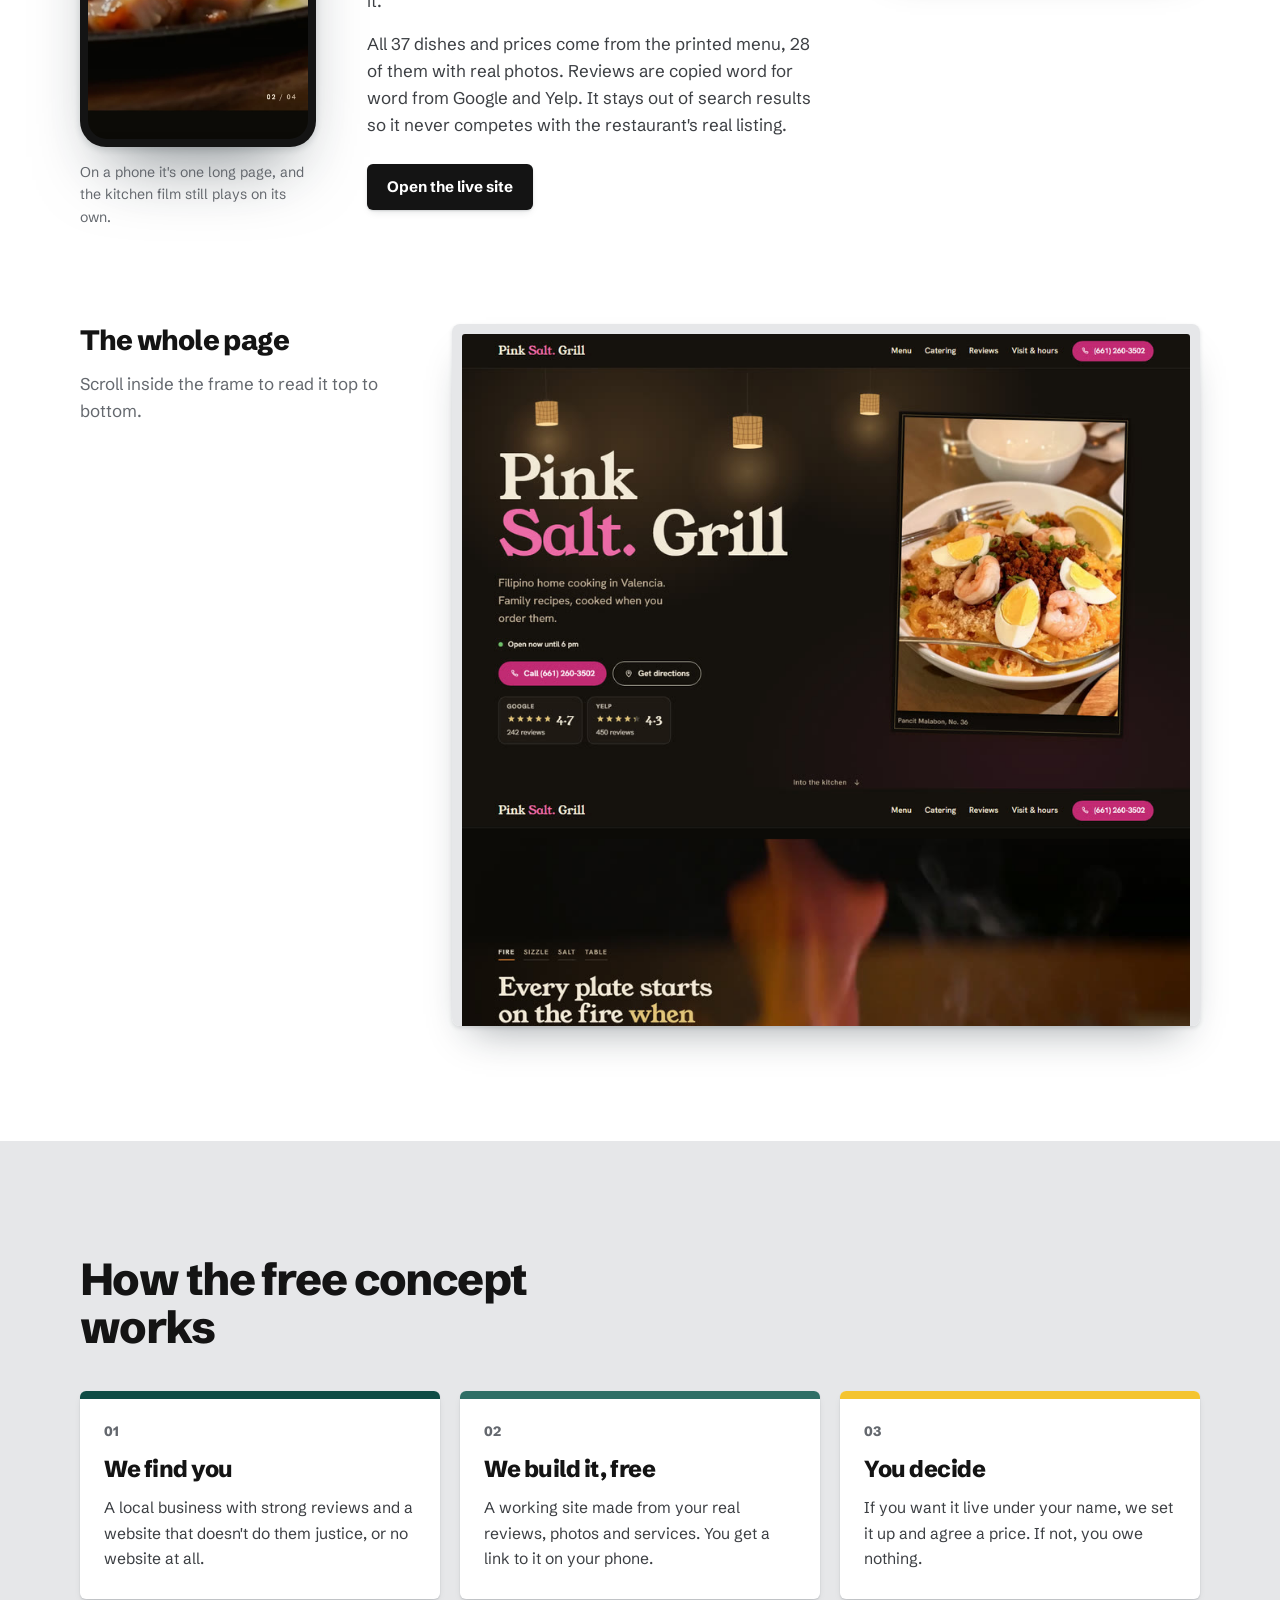
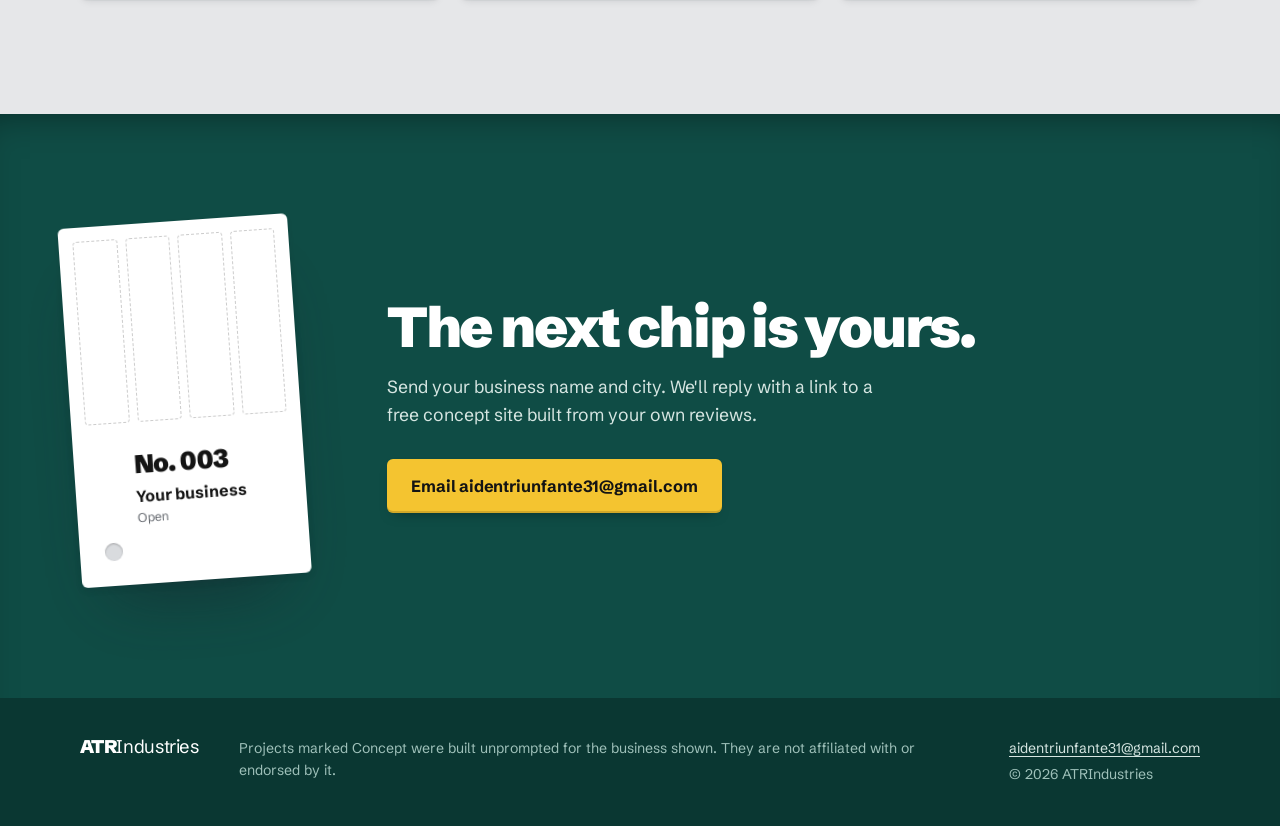
==== commit a16ea28d: "Pink Salt Grill: kitchen film now plays on its own Co-Authored-By: Claude Opus 5.5 <noreply@anthropi" ====
--- a/index.html
+++ b/index.html
@@ -189,12 +189,12 @@
     <div class="detail">
       <figure class="phone">
         <div class="phone-mat"><img src="assets/pinksalt-mobile.jpg" alt="The same site on a phone, mid-scroll in the kitchen film: sisig sizzling on a hot plate under a fried egg" width="390" height="844" loading="lazy"></div>
-        <figcaption>On a phone it's one long page, and the kitchen film still plays as you scroll.</figcaption>
+        <figcaption>On a phone it's one long page, and the kitchen film still plays on its own.</figcaption>
       </figure>
 
       <div class="detail-text">
         <h2>What went into it</h2>
-        <p>Scroll down and the kitchen takes over as a short film in four cuts: the grill flares, sisig sizzles on a hot plate, pink salt falls on pork belly, and dinner lands on the table. Each cut dissolves into the next as you scroll, under a closing letterbox and a little film grain. The clips were AI-generated on a home PC with MiniMax H3, and the site says so.</p>
+        <p>Scroll down and the kitchen takes over as a short film in four cuts: the grill flares, sisig sizzles on a hot plate, pink salt falls on pork belly, and dinner lands on the table. It plays by itself once you reach it, each cut dissolving into the next under a letterbox and a little film grain. The clips were AI-generated on a home PC with MiniMax H3, and the site says so.</p>
         <p>Tablets and computers get separate pages for the menu, catering, reviews and hours, which helps search. On a phone the home page is one long scroll with everything on it.</p>
         <p>All 37 dishes and prices come from the printed menu, 28 of them with real photos. Reviews are copied word for word from Google and Yelp. It stays out of search results so it never competes with the restaurant's real listing.</p>
         <a class="btn btn-ink" href="https://aidentriunfante31-code.github.io/pink-salt-grill/" target="_blank" rel="noopener">Open the live site</a>
